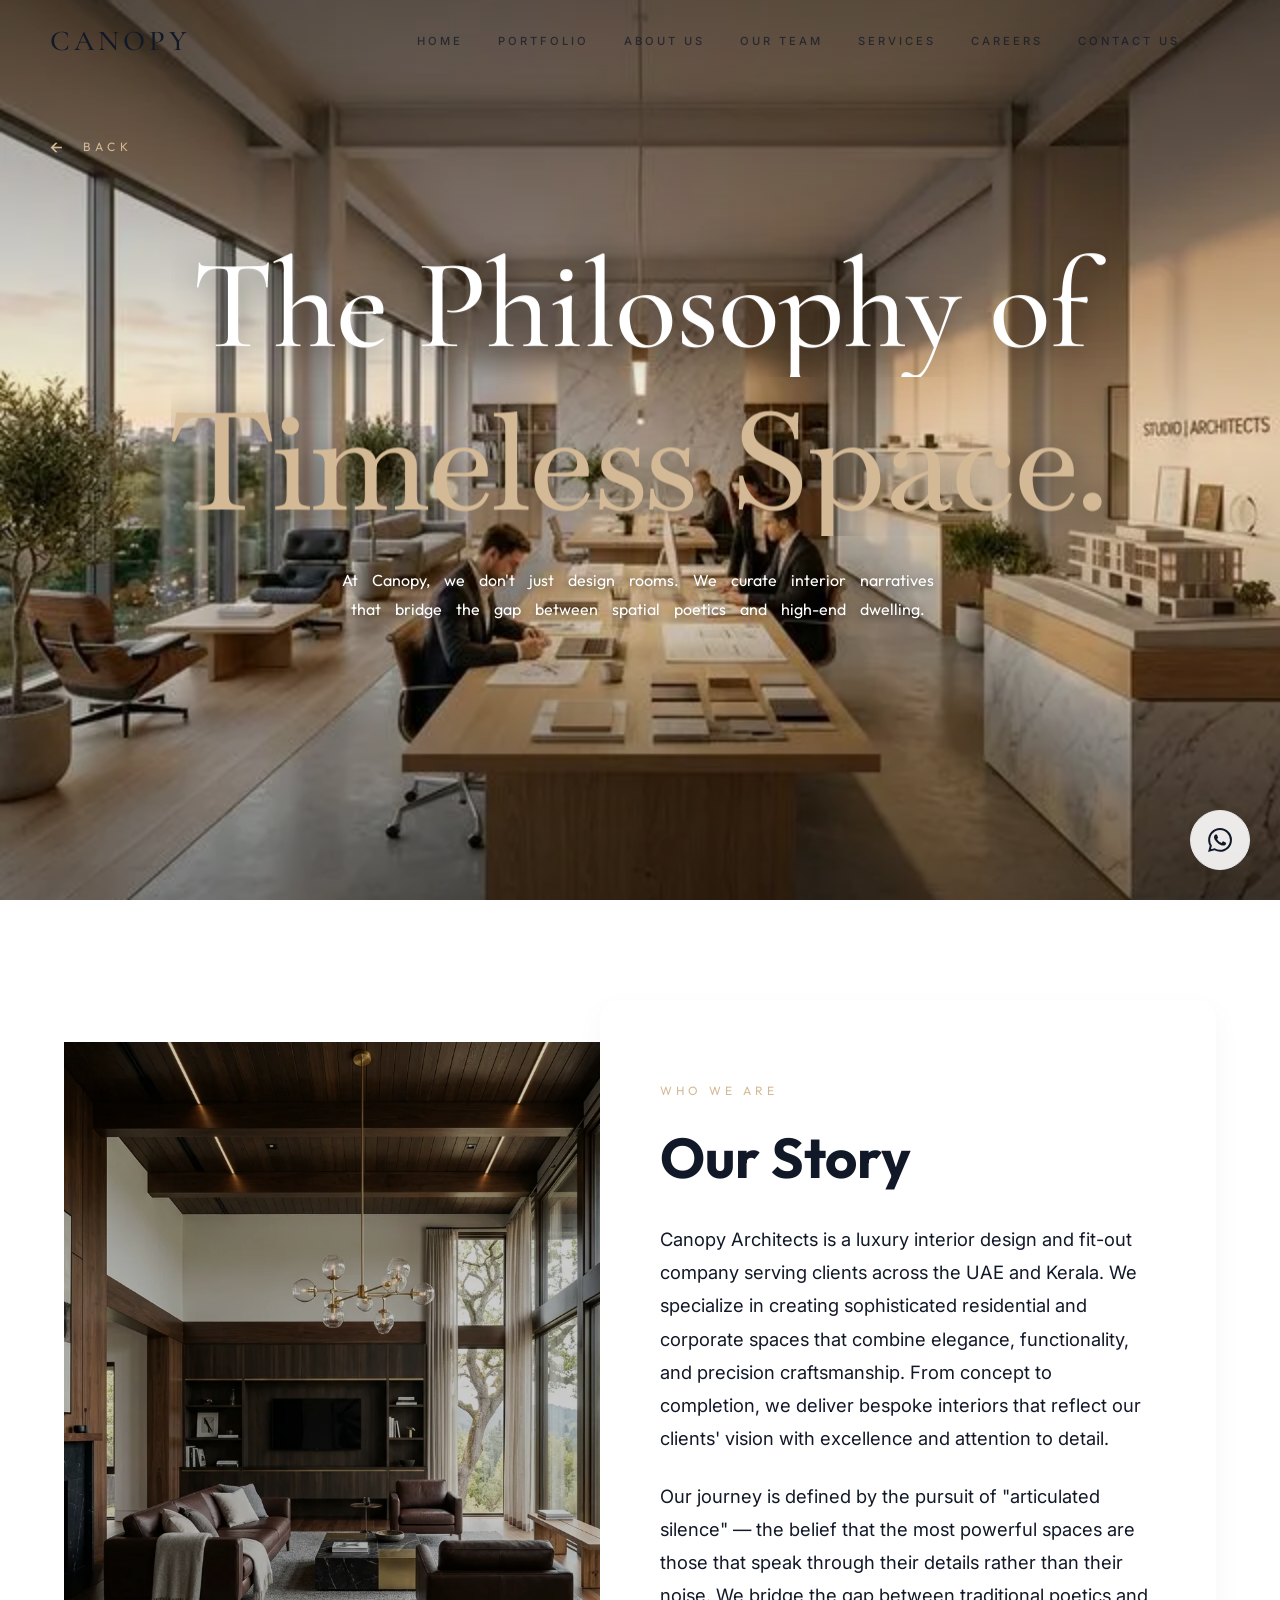
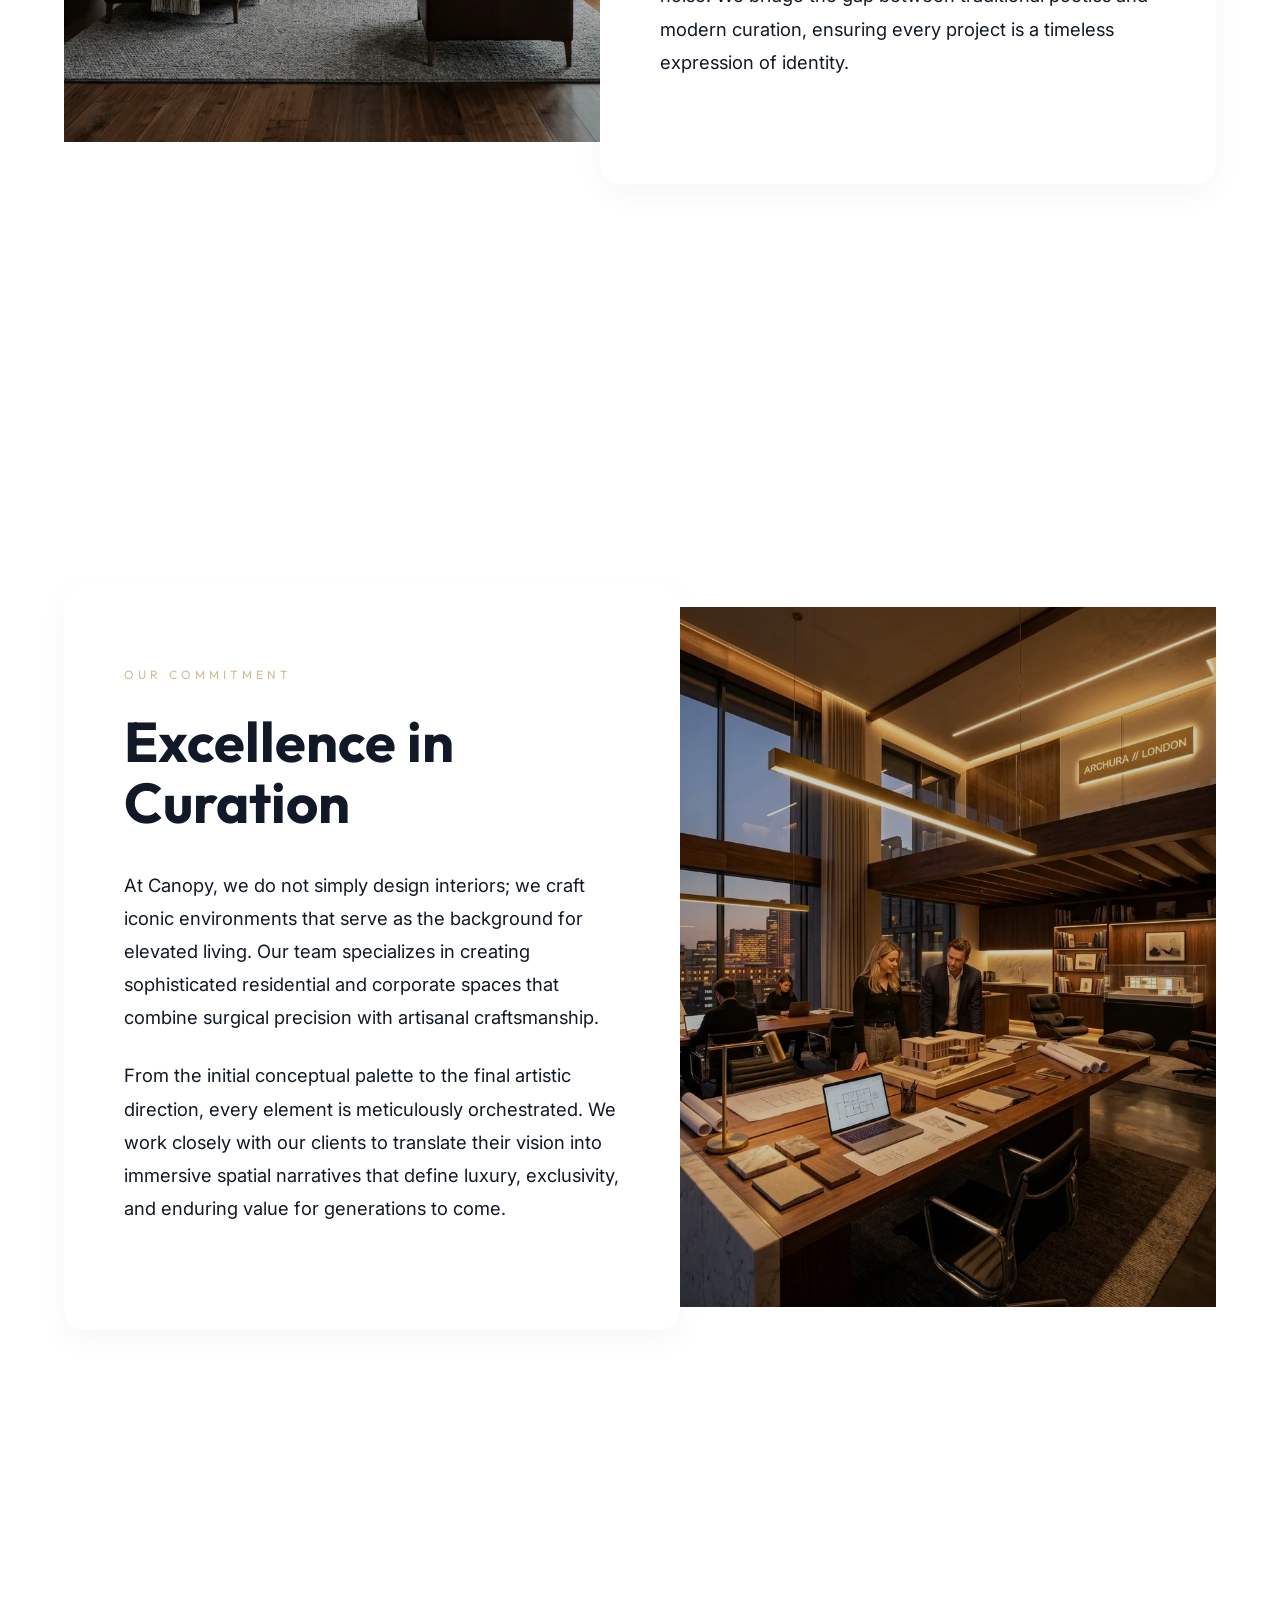
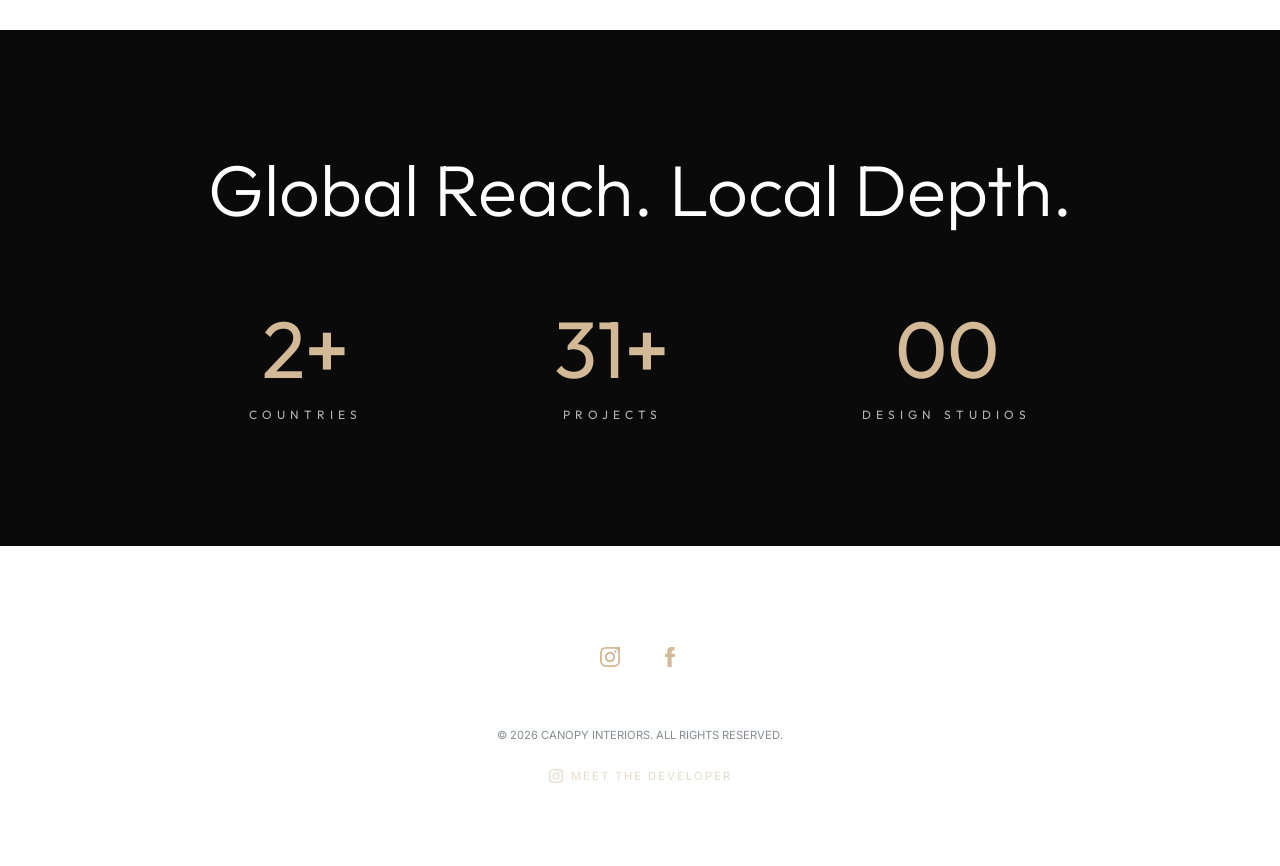
==== about.html @ 7f8e3546 "44" ====
<!DOCTYPE html>
<html lang="en">
<head>
    <meta charset="UTF-8">
    <meta name="viewport" content="width=device-width, initial-scale=1.0">
    <title>About Us | Canopy Interiors</title>
    <link rel="stylesheet" href="style.css">
    <script src="assets/lenis.min.js"></script>
</head>
<body>



    <header>
        <a href="index.html" class="logo">Canopy</a>
        <nav class="desktop-nav">
            <a href="index.html">Home</a>
            <a href="portfolio.html">Portfolio</a>
            <a href="about.html">About Us</a>
            <a href="team.html">Our Team</a>
            <a href="services.html">Services</a>
            <a href="careers.html">Careers</a>
            <a href="contact.html">Contact Us</a>
        </nav>
        <div class="menu-toggle" id="menuToggle">
            <span></span>
            <span></span>
            <span></span>
        </div>
    </header>

    <div class="menu-overlay" id="menuOverlay">
        <div class="back-to-site" id="menuCloseBtn">BACK</div>
        <ul class="menu-links">
            <li><a href="index.html" data-text="Home">Home</a></li>
            <li><a href="portfolio.html" data-text="Portfolio">Portfolio</a></li>
            <li><a href="about.html" data-text="About Us">About Us</a></li>
            <li><a href="team.html" data-text="Our Team">Our Team</a></li>
            <li><a href="services.html" data-text="Services">Services</a></li>
            <li><a href="careers.html" data-text="Careers">Careers</a></li>
            <li><a href="contact.html" data-text="Contact">Contact</a></li>
        </ul>
    </div>

    <main>
        <a href="index.html" class="page-back-link reveal"><span>&larr;</span> BACK</a>
        <section class="hero dark" style="min-height: 80vh;">
            <div class="hero-bg">
                <img src="./assets/about_hero.webp" alt="About Hero" style="width: 100%; height: 100%; object-fit: cover; opacity: 1;">
            </div>
            <h1 class="reveal">
                <span class="masked-wrap"><span class="masked-reveal">The Philosophy of</span></span>
                <span class="masked-wrap"><span class="masked-reveal script">Timeless Space.</span></span>
            </h1>
            <p class="hero-sub reveal cascade-text">At Canopy, we don't just design rooms. We curate interior narratives that bridge the gap between spatial poetics and high-end dwelling.</p>
        </section>

        <section class="about-narrative-section white">
            <!-- Section 1: Our Story -->
            <div class="narrative-container reveal">
                <div class="narrative-img-box">
                    <img src="assets/about_story.webp" alt="Luxury Living Concept">
                </div>
                <div class="narrative-text-card">
                    <span class="narrative-label">WHO WE ARE</span>
                    <h2 class="narrative-title">Our Story</h2>
                    <p class="narrative-para">Canopy Architects is a luxury interior design and fit-out company serving clients across the UAE and Kerala. We specialize in creating sophisticated residential and corporate spaces that combine elegance, functionality, and precision craftsmanship. From concept to completion, we deliver bespoke interiors that reflect our clients' vision with excellence and attention to detail.</p>
                    <p class="narrative-para">Our journey is defined by the pursuit of "articulated silence" &mdash; the belief that the most powerful spaces are those that speak through their details rather than their noise. We bridge the gap between traditional poetics and modern curation, ensuring every project is a timeless expression of identity.</p>
                </div>
            </div>
        </section>

        <section class="about-narrative-section bg-soft">
            <!-- Section 2: Why Canopy -->
            <div class="narrative-container reverse reveal">
                <div class="narrative-img-box">
                    <img src="assets/about_why.webp" alt="Design Studio Excellence">
                </div>
                <div class="narrative-text-card">
                    <span class="narrative-label">OUR COMMITMENT</span>
                    <h2 class="narrative-title">Excellence in Curation</h2>
                    <p class="narrative-para">At Canopy, we do not simply design interiors; we craft iconic environments that serve as the background for elevated living. Our team specializes in creating sophisticated residential and corporate spaces that combine surgical precision with artisanal craftsmanship.</p>
                    <p class="narrative-para">From the initial conceptual palette to the final artistic direction, every element is meticulously orchestrated. We work closely with our clients to translate their vision into immersive spatial narratives that define luxury, exclusivity, and enduring value for generations to come.</p>
                </div>
            </div>
        </section>

        <section class="stats-section">
            <div class="reveal" style="text-align: center;">
                <h3 class="stats-title">Global Reach. Local Depth.</h3>
                <div class="stats-grid">
                    <div class="stat-item">
                        <p class="stat-num"><span class="stat-counter" data-target="12">0</span><span class="plus-fix">+</span></p>
                        <p class="stat-label">Countries</p>
                    </div>
                    <div class="stat-item">
                        <p class="stat-num"><span class="stat-counter" data-target="150">0</span><span class="plus-fix">+</span></p>
                        <p class="stat-label">Projects</p>
                    </div>
                    <div class="stat-item">
                        <p class="stat-num"><span class="stat-counter" data-target="2">0</span></p>
                        <p class="stat-label">Design Studios</p>
                    </div>
                </div>
            </div>
        </section>

        <footer>
            <div class="social-links">
                <div class="instagram-wrapper">
                    <a href="javascript:void(0)" aria-label="Instagram">
                        <svg viewBox="0 0 24 24" width="20" height="20" fill="currentColor"><path d="M12 2.163c3.204 0 3.584.012 4.85.07 3.252.148 4.771 1.691 4.919 4.919.058 1.265.069 1.645.069 4.849 0 3.205-.012 3.584-.069 4.849-.149 3.225-1.664 4.771-4.919 4.919-1.266.058-1.644.07-4.85.07-3.204 0-3.584-.012-4.849-.07-3.26-.149-4.771-1.699-4.919-4.92-.058-1.265-.07-1.644-.07-4.849 0-3.204.013-3.583.07-4.849.149-3.227 1.664-4.771 4.919-4.919 1.266-.057 1.645-.069 4.849-.069zm0-2.163c-3.259 0-3.667.014-4.947.072-4.358.2-6.78 2.618-6.98 6.98-.059 1.281-.073 1.689-.073 4.948 0 3.259.014 3.668.072 4.948.2 4.358 2.618 6.78 6.98 6.98 1.281.058 1.689.072 4.948.072 3.259 0 3.668-.014 4.948-.072 4.354-.2 6.782-2.618 6.979-6.98.059-1.28.073-1.689.073-4.948 0-3.259-.014-3.667-.072-4.948.2 4.358 2.618 6.78 6.98 6.98 1.281.058 1.689.072 4.948.072 3.259 0 3.668-.014 4.948-.072 4.354-.2 6.782-2.618 6.979-6.98.059-1.28.073-1.689.073-4.948 0-3.259-.014-3.667-.072-4.947-.196-4.354-2.617-6.78-6.979-6.98-1.281-.059-1.69-.073-4.949-.073zm0 5.838c-3.403 0-6.162 2.759-6.162 6.162s2.759 6.163 6.162 6.163 6.162-2.759 6.162-6.163-2.759-6.162-6.162-6.162zm0 10.162c-2.209 0-4-1.79-4-4 0-2.209 1.791-4 4-4s4 1.791 4 4c0 2.21-1.791 4-4 4zm6.406-11.845c-.796 0-1.441.645-1.441 1.44s.645 1.44 1.441 1.44c.795 0 1.439-.645 1.439-1.44s-.644-1.44-1.439-1.44z"/></svg>
                    </a>
                    <div class="insta-dropdown">
                        <a href="https://www.instagram.com/canopy_dubai?igsh=bjd2OTZ0dzBxOWw1" target="_blank">Canopy Dubai</a>
                        <a href="https://www.instagram.com/canopy_company?igsh=MW9weWg5a3Y2YWJnZA==" target="_blank">Canopy Kerala</a>
                    </div>
                </div>
                <a href="#" aria-label="Facebook"><svg viewBox="0 0 24 24" width="20" height="20" fill="currentColor"><path d="M9 8h-3v4h3v12h5v-12h3.642l.358-4h-4v-2.201c0-1.137.272-1.532 1.134-1.532h2.224v-4.267c-.383-.051-1.694-.163-3.221-.163-3.189 0-5.388 1.948-5.388 5.514v2.651z"/></svg></a></div>
            <p style="font-size: 0.7rem; opacity: 0.5; margin-top: 50px;">&copy; 2026 CANOPY INTERIORS. ALL RIGHTS RESERVED.</p>
            <div style="margin-top: 20px; display: flex; align-items: center; justify-content: center; gap: 10px; font-size: 0.7rem; opacity: 0.5; letter-spacing: 2px;">
                <a href="https://www.instagram.com/intellex.web" target="_blank" style="color: var(--accent-color); text-decoration: none; display: flex; align-items: center; gap: 8px;">
                    <svg viewBox="0 0 24 24" width="14" height="14" fill="currentColor"><path d="M12 2.163c3.204 0 3.584.012 4.85.07 3.252.148 4.771 1.691 4.919 4.919.058 1.265.069 1.645.069 4.849 0 3.205-.012 3.584-.069 4.849-.149 3.225-1.664 4.771-4.919 4.919-1.266.058-1.644.07-4.85.07-3.204 0-3.584-.012-4.849-.07-3.26-.149-4.771-1.699-4.919-4.92-.058-1.265-.07-1.644-.07-4.849 0-3.204.013-3.583.07-4.849.149-3.227 1.664-4.771 4.919-4.919 1.266-.057 1.645-.069 4.849-.069zm0-2.163c-3.259 0-3.667.014-4.947.072-4.358.2-6.78 2.618-6.98 6.98-.059 1.281-.073 1.689-.073 4.948 0 3.259.014 3.668.072 4.948.2 4.358 2.618 6.78 6.98 6.98 1.281.058 1.689.072 4.948.072 3.259 0 3.668-.014 4.948-.072 4.354-.2 6.782-2.618 6.979-6.98.059-1.28.073-1.689.073-4.948 0-3.259-.014-3.667-.072-4.947-.196-4.354-2.617-6.78-6.979-6.98-1.281-.059-1.69-.073-4.949-.073zm0 5.838c-3.403 0-6.162 2.759-6.162 6.162s2.759 6.163 6.162 6.163 6.162-2.759 6.162-6.163-2.759-6.162-6.162-6.162zm0 10.162c-2.209 0-4-1.79-4-4 0-2.209 1.791-4 4-4s4 1.791 4 4c0 2.21-1.791 4-4 4zm6.406-11.845c-.796 0-1.441.645-1.441 1.44s.645 1.44 1.441 1.44c.795 0 1.439-.645 1.439-1.44s-.644-1.44-1.439-1.44z"/></svg>
                    MEET THE DEVELOPER
                </a>
            </div>
        </footer>
    </main>

    <!-- WhatsApp Floating Button -->
    <a href="https://wa.me/971563451439" class="whatsapp-float" target="_blank" aria-label="Chat on WhatsApp">
        <svg viewBox="0 0 24 24" width="24" height="24" fill="currentColor"><path d="M17.472 14.382c-.297-.149-1.758-.867-2.03-.967-.273-.099-.471-.148-.67.15-.197.297-.767.966-.94 1.164-.173.199-.347.223-.644.075-.297-.15-1.255-.463-2.39-1.475-.883-.788-1.48-1.761-1.653-2.059-.173-.297-.018-.458.13-.606.134-.133.298-.347.446-.52.149-.174.198-.298.298-.497.099-.198.05-.371-.025-.52-.075-.149-.669-1.612-.916-2.207-.242-.579-.487-.5-.669-.51-.173-.008-.371-.01-.57-.01-.198 0-.52.074-.792.372-.272.297-1.04 1.016-1.04 2.479 0 1.462 1.065 2.875 1.213 3.074.149.198 2.096 3.2 5.077 4.487.709.306 1.262.489 1.694.625.712.227 1.36.195 1.871.118.571-.085 1.758-.719 2.006-1.413.248-.694.248-1.289.173-1.413-.074-.124-.272-.198-.57-.347m-5.421 7.403h-.004a9.87 9.87 0 01-5.031-1.378l-.361-.214-3.741.982.998-3.648-.235-.374a9.86 9.86 0 01-1.51-5.26c.001-5.45 4.436-9.884 9.888-9.884 2.64 0 5.122 1.03 6.988 2.898a9.825 9.825 0 012.893 6.994c-.003 5.45-4.437 9.884-9.885 9.884m8.411-18.297A11.815 11.815 0 0012.05 0C5.495 0 .16 5.335.157 11.892c0 2.096.547 4.142 1.588 5.945L.057 24l6.305-1.654a11.882 11.882 0 005.683 1.448h.005c6.554 0 11.89-5.335 11.893-11.893a11.821 11.821 0 00-3.48-8.413Z"/></svg>
    </a>

    <script src="script.js"></script>
</body>
</html>
---- style.css ----
@import url('https://fonts.googleapis.com/css2?family=Cormorant+Garamond:ital,wght@0,300;0,400;0,500;0,600;0,700;1,300;1,400;1,500;1,600;1,700&family=Outfit:wght@100;200;300;400;500;600;700&family=Inter:wght@300;400;600&family=Baskervville:ital@0;1&display=swap');

.scroll-progress-bar {
    position: fixed;
    top: 0;
    left: 0;
    width: 100%;
    height: 3px;
    background-color: var(--accent-color);
    z-index: 9999;
    transform-origin: left;
    transform: scaleX(0);
    pointer-events: none;
    transition: transform 0.1s linear;
}

:root {
    --bg-color: #FFFFFF;
    --bg-soft: #F5F3EF;
    --text-color: #111827;
    --text-muted: #4B5563;
    --accent-color: #D4B996;
    --accent-dark: #C1A582;
    --font-serif: 'Cormorant Garamond', serif;
    --font-heading: 'Outfit', sans-serif;
    --font-body: 'Inter', sans-serif;
    --font-sans: 'Outfit', sans-serif;
    --font-script: 'Baskervville', serif;
    --transition: all 0.5s cubic-bezier(0.16, 1, 0.3, 1);
    --radius-lg: 20px;
    --radius-md: 12px;
    --shadow-soft: 0 10px 30px rgba(0, 0, 0, 0.04);
    --shadow-hover: 0 20px 40px rgba(0, 0, 0, 0.08);
    --divider: #E5E7EB;
}

html {
    scroll-behavior: smooth;
}

/* Lenis Smooth Scroll Core */
html.lenis {
  height: auto;
}

.lenis.lenis-smooth {
  scroll-behavior: auto !important;
}

.lenis.lenis-smooth [data-lenis-prevent] {
  overscroll-behavior: contain;
}

.lenis.lenis-stopped {
  overflow: hidden;
}

.lenis.lenis-scrolling iframe {
  pointer-events: none;
}


.header-right {
    display: flex;
    align-items: center;
    gap: 30px;
}

.back-home-link {
    text-decoration: none;
    color: #fff;
    font-size: 0.75rem;
    letter-spacing: 2px;
    opacity: 0.6;
    transition: var(--transition);
}

.back-home-link:hover {
    opacity: 1;
    color: var(--accent-color);
}

/* Header & Hero Branding */
.header-locations {
    position: absolute;
    left: 50%;
    transform: translateX(-50%);
    font-size: 0.65rem;
    letter-spacing: 3px;
    text-transform: uppercase;
    opacity: 0.6;
    pointer-events: none;
    white-space: nowrap;
}

@media (max-width: 768px) {
    .header-locations { display: none; }
}

/* WhatsApp Float */
.whatsapp-float {
    position: fixed;
    bottom: 30px;
    right: 30px;
    background: rgba(255, 255, 255, 0.9);
    backdrop-filter: blur(10px);
    width: 60px;
    height: 60px;
    border-radius: 50%;
    display: flex;
    align-items: center;
    justify-content: center;
    color: var(--text-color);
    z-index: 1000;
    transition: var(--transition);
    border: 1px solid var(--divider);
    box-shadow: var(--shadow-soft);
}

.whatsapp-float:hover {
    background: var(--accent-color);
    color: var(--text-color);
    transform: translateY(-5px);
    box-shadow: var(--shadow-hover);
}

/* Primary Button Solid */
.btn.primary {
    background: var(--accent-color) !important;
    color: var(--text-color) !important;
    font-weight: 500;
    border-radius: var(--radius-md);
    border: none;
    box-shadow: var(--shadow-soft);
}

.btn.primary:hover {
    background: var(--accent-dark) !important;
    transform: translateY(-2px);
    box-shadow: var(--shadow-hover);
}

/* Thought Cascade Animation */
.cascade-text {
    overflow: hidden;
}

.cascade-word {
    display: inline-block;
    opacity: 0;
    transform: translateY(15px);
    transition: opacity 0.8s cubic-bezier(0.16, 1, 0.3, 1), 
                transform 0.8s cubic-bezier(0.16, 1, 0.3, 1);
    margin-right: 0.25em;
    will-change: transform, opacity;
}

.cascade-text.active .cascade-word {
    opacity: 1;
    transform: translateY(0);
}

/* Masked Line Reveal (Premium) */
.masked-wrap {
    overflow: hidden;
    display: block;
}

.masked-reveal {
    display: block;
    transform: translateY(110%);
    opacity: 0;
    transition: transform 1.5s cubic-bezier(0.23, 1, 0.32, 1), 
                opacity 1.5s cubic-bezier(0.23, 1, 0.32, 1);
    will-change: transform, opacity;
}

.active .masked-reveal,
.page-loaded .hero .masked-reveal {
    transform: translateY(0);
    opacity: 1;
}

/* Secondary Sections */
.stats-section {
    padding: 120px 10%;
    background: #0a0a0a;
    color: #fff;
    text-align: center;
}

.stats-section.white {
    background-color: var(--bg-color);
    color: var(--text-color);
}

.stats-title {
    font-family: var(--font-heading);
    font-size: 4.5rem;
    margin-bottom: 80px;
    font-weight: 300;
    line-height: 1.1;
    color: inherit;
}

.stats-grid {
    display: flex;
    justify-content: center;
    gap: 15vw;
}

.stat-item {
    display: flex;
    flex-direction: column;
    align-items: center;
}

.stat-num {
    font-size: 5rem;
    color: var(--accent-color);
    font-family: var(--font-heading);
    line-height: 1;
    margin-bottom: 15px;
}

.stat-label {
    text-transform: uppercase;
    letter-spacing: 5px;
    font-size: 0.75rem;
    font-family: var(--font-sans);
    opacity: 0.7;
}

@media (max-width: 768px) {
    .stats-title {
        font-size: 2.5rem;
        margin-bottom: 40px;
    }
    
    .stats-grid {
        flex-direction: column;
        gap: 50px;
    }
    
    .stat-num {
        font-size: 4rem;
    }
}

/* Home Process Section */
.home-process {
    padding: 150px 5%;
    background-color: #1a1a1a; /* Deep charcoal for icon contrast */
    text-align: center;
    color: #ffffff;
}

.process-header {
    margin-bottom: 100px;
}

.process-main-title {
    font-family: var(--font-heading);
    font-size: 4.5rem;
    font-weight: 300;
    line-height: 1.1;
    margin-top: 20px;
    color: #ffffff;
}

.process-row {
    display: flex;
    justify-content: space-between;
    align-items: flex-start;
    max-width: 1400px;
    margin: 0 auto;
    gap: 10px;
}

.process-step {
    flex: 1;
    display: flex;
    flex-direction: column;
    align-items: center;
    text-align: center;
}

.process-icon {
    width: 100px;
    height: 100px;
    margin-bottom: 40px;
    color: var(--accent-color);
    display: flex;
    justify-content: center;
    align-items: center;
}

.process-icon svg {
    width: 100%;
    height: 100%;
    stroke-width: 1.2;
}

.process-info .step-label {
    display: block;
    font-family: var(--font-sans);
    font-size: 0.65rem;
    letter-spacing: 3px;
    color: var(--accent-color);
    margin-bottom: 15px;
    text-transform: uppercase;
}

.process-info h3 {
    font-family: var(--font-heading);
    font-size: 1.8rem;
    font-weight: 400;
    margin-bottom: 15px;
    color: #ffffff;
}

.process-info p {
    font-size: 1rem;
    line-height: 1.5;
    opacity: 0.7;
    max-width: 220px;
    margin: 0 auto;
}

.process-arrow {
    width: 40px;
    padding-top: 40px;
    color: var(--accent-color);
    opacity: 0.5;
}

@media (max-width: 1100px) {
    .process-main-title { font-size: 3.5rem; }
    .process-info h3 { font-size: 1.4rem; }
    .process-info p { font-size: 0.9rem; }
    .process-arrow { display: none; }
    .process-row { gap: 40px; flex-wrap: wrap; justify-content: center; }
    .process-step { flex: 0 0 calc(33.33% - 40px); margin-bottom: 40px; }
}

@media (max-width: 768px) {
    .home-process { padding: 100px 7%; }
    .process-main-title { font-size: 2.8rem; }
    .process-step { flex: 0 0 100%; margin-bottom: 60px; }
    .process-icon { width: 80px; height: 80px; margin-bottom: 30px; }
}

* {
    margin: 0;
    padding: 0;
    box-sizing: border-box;
    overflow-wrap: break-word;
}

html {
    width: 100%;
    scroll-behavior: smooth;
    background-color: var(--bg-color);
    overflow-x: hidden;
}

body {
    width: 100%;
    background-color: var(--bg-color);
    color: var(--text-color);
    font-family: var(--font-body);
    line-height: 1.8;
    overflow-x: clip;
    position: relative;
    -webkit-font-smoothing: antialiased;
}

main {
    opacity: 0;
    transform: translateY(30px);
    transition: opacity 1.5s cubic-bezier(0.16, 1, 0.3, 1), transform 1.5s cubic-bezier(0.16, 1, 0.3, 1);
}

body.page-loaded main {
    opacity: 1;
    transform: translateY(0);
}

body.page-exiting main {
    opacity: 0;
    transform: translateY(30px);
}

/* Reveal Animations */
.reveal {
    opacity: 0;
    transform: translateY(60px);
    transition: opacity 1.4s cubic-bezier(0.16, 1, 0.3, 1), 
                transform 1.4s cubic-bezier(0.16, 1, 0.3, 1);
    will-change: transform, opacity;
}

.reveal.active {
    opacity: 1;
    transform: translateY(0);
}

/* Specific Card Reveal with Scale & Image Parallax Move */
.project-item.reveal {
    transform: translateY(100px) scale(0.96);
    transition: all 1.6s cubic-bezier(0.16, 1, 0.3, 1);
}

.project-item.reveal.active {
    transform: translateY(0) scale(1);
}

.project-item img {
    transform: scale(1.15);
    transition: transform 2.5s cubic-bezier(0.16, 1, 0.3, 1);
}

.project-item.active img {
    transform: scale(1);
}

.cascade-text {
    display: flex;
    flex-wrap: wrap;
    justify-content: center;
    gap: 0 10px; /* Space between words */
}

.cascade-word {
    opacity: 0;
    transform: translateY(15px);
    transition: all 0.8s cubic-bezier(0.16, 1, 0.3, 1);
    display: inline-block;
}

.active .cascade-word {
    opacity: 1;
    transform: translateY(0);
}



/* Loader */
#loader {
    position: fixed;
    top: 0;
    left: 0;
    width: 100%;
    height: 100vh;
    background: var(--bg-color);
    display: flex;
    justify-content: center;
    align-items: center;
    z-index: 10000;
}

.loader-content {
    text-align: center;
    animation: fadeIn 1s ease-in-out;
}

.loader-logo {
    font-family: var(--font-serif);
    font-size: 3rem;
    letter-spacing: 5px;
    color: var(--accent-color);
    margin-bottom: 20px;
}

@keyframes fadeIn {
    from { opacity: 0; transform: translateY(20px); }
    to { opacity: 1; transform: translateY(0); }
}

/* Navigation */
header {
    position: fixed;
    top: 0;
    left: 0;
    width: 100%;
    padding: 25px 50px;
    display: flex;
    justify-content: space-between;
    align-items: center;
    z-index: 1000;
    transition: var(--transition);
}

header.scrolled {
    background: rgba(255, 255, 255, 0.85);
    backdrop-filter: blur(15px);
    padding: 15px 50px;
    box-shadow: var(--shadow-soft);
}

header.header-over-dark:not(.scrolled) .logo,
header.header-over-dark:not(.scrolled) .header-locations {
    color: #FFFFFF !important;
}

header.header-over-dark:not(.scrolled) .menu-toggle span {
    background-color: #FFFFFF !important;
}

.logo {
    font-size: 1.8rem;
    font-weight: 500;
    letter-spacing: 4px;
    vertical-align: middle;
    text-transform: uppercase;
    color: var(--text-color);
    text-decoration: none;
    font-family: var(--font-serif);
    line-height: 1;
}

.tagline {
    font-family: var(--font-sans);
    font-size: 0.65rem;
    text-transform: uppercase;
    letter-spacing: 5px;
    color: var(--text-muted);
}

.menu-toggle {
    display: flex;
    flex-direction: column;
    gap: 8px;
    cursor: pointer;
}

.menu-toggle span {
    width: 30px;
    height: 1.5px;
    background-color: var(--text-color);
    transition: var(--transition);
}

.desktop-nav {
    display: none; /* Hidden by default, shown on desktop media query */
    gap: 35px;
    margin-left: auto;
    margin-right: 50px;
}

.desktop-nav a {
    text-decoration: none;
    color: var(--text-color);
    font-size: 0.7rem;
    font-weight: 500;
    letter-spacing: 3px;
    text-transform: uppercase;
    transition: all 0.3s ease;
    opacity: 0.7;
    position: relative;
    padding: 6px 0;
}

.desktop-nav a:hover {
    color: var(--accent-color);
    opacity: 1;
}

.desktop-nav a::after {
    content: '';
    position: absolute;
    bottom: -2px;
    left: 0;
    width: 100%;
    height: 1px;
    background-color: var(--accent-color);
    transform: scaleX(0);
    transform-origin: right;
    transition: transform 0.4s cubic-bezier(0.16, 1, 0.3, 1);
}

.desktop-nav a:hover::after {
    transform: scaleX(1);
    transform-origin: left;
}

header.header-over-dark:not(.scrolled) .desktop-nav a {
    color: #FFFFFF;
}

@media (min-width: 1025px) {
    .desktop-nav {
        display: flex;
    }
    .menu-toggle {
        display: none !important;
    }
    .header-locations {
        display: none; /* Hide locations on desktop to focus on nav */
    }
}

.menu-toggle.open span:nth-child(1) {
    transform: translateY(10px) rotate(45deg);
}

.menu-toggle.open span:nth-child(2) {
    opacity: 0;
}

.menu-toggle.open span:nth-child(3) {
    transform: translateY(-10px) rotate(-45deg);
}

/* Overlay Menu */
.menu-overlay {
    position: fixed;
    top: 0;
    left: 0;
    width: 100%;
    height: 100%;
    background-color: var(--bg-color);
    z-index: 2000;
    display: flex;
    flex-direction: column;
    justify-content: flex-start; /* Start from top on mobile */
    align-items: center;
    padding: 100px 30px 40px;
    overflow-y: auto;
    scroll-behavior: smooth;
    overflow-x: hidden;
    -webkit-overflow-scrolling: touch;
    transform: translateY(-100%); /* Slide down/up instead of sideways */
    transition: transform 0.8s cubic-bezier(0.16, 1, 0.3, 1);
    opacity: 0;
}

.menu-overlay.active {
    transform: translateY(0);
    opacity: 1;
}

.back-to-site {
    position: absolute;
    top: 25px;
    left: 30px;
    font-family: var(--font-sans);
    font-size: 0.65rem;
    letter-spacing: 4px;
    text-transform: uppercase;
    color: var(--accent-color);
    cursor: pointer;
    transition: var(--transition);
    opacity: 0;
    display: flex;
    align-items: center;
    gap: 10px;
    z-index: 2010;
}

.menu-overlay.active .back-to-site {
    opacity: 0.7;
    transition-delay: 0.4s;
}

.back-to-site:hover {
    opacity: 1;
    color: var(--text-color);
}

.back-to-site::before {
    content: '\2190';
    font-size: 1.1rem;
}

.menu-links {
    list-style: none;
    text-align: center;
    width: 100%;
}

.menu-links li {
    margin-bottom: 15px; /* Tighter spacing for mobile fit */
    overflow: hidden;
}

.menu-links a {
    font-size: 1.8rem; /* Scaled down for mobile fit */
    text-decoration: none;
    color: var(--text-color);
    font-weight: 300;
    display: block;
    transform: translateY(110%);
    transition: transform 0.8s cubic-bezier(0.16, 1, 0.3, 1), color 0.3s ease;
    font-family: var(--font-heading);
}

.menu-overlay.active .menu-links a {
    transform: translateY(0);
}

/* Staggered build for links */
.menu-overlay.active .menu-links li:nth-child(1) a { transition-delay: 0.2s; }
.menu-overlay.active .menu-links li:nth-child(2) a { transition-delay: 0.25s; }
.menu-overlay.active .menu-links li:nth-child(3) a { transition-delay: 0.3s; }
.menu-overlay.active .menu-links li:nth-child(4) a { transition-delay: 0.35s; }
.menu-overlay.active .menu-links li:nth-child(5) a { transition-delay: 0.4s; }
.menu-overlay.active .menu-links li:nth-child(6) a { transition-delay: 0.45s; }

.menu-links a:hover {
    color: var(--accent-color);
}

.menu-footer {
    margin-top: auto; /* Push to bottom of scroll */
    padding-top: 30px;
    padding-bottom: 20px;
    width: 100%;
    display: flex;
    flex-direction: column;
    align-items: center;
    opacity: 0;
    transition: opacity 0.8s ease;
    transition-delay: 0.6s;
}

.menu-overlay.active .menu-footer {
    opacity: 1;
}

.menu-socials {
    display: flex;
    gap: 30px;
}

.menu-socials a {
    color: var(--text-color);
    opacity: 0.6;
    transition: var(--transition);
}

.menu-socials a:hover {
    color: var(--accent-color);
    opacity: 1;
}

/* Desktop Overrides for Menu */
@media (min-width: 1025px) {
    .menu-links a {
        font-size: 4.5rem;
    }
    .menu-links li {
        margin-bottom: 35px;
    }
}

/* Sub-page Back Link */
.page-back-link {
    position: fixed;
    top: 130px;
    left: 50px;
    z-index: 1000;
    font-family: var(--font-sans);
    font-size: 0.75rem;
    letter-spacing: 5px;
    text-transform: uppercase;
    color: var(--accent-color);
    text-decoration: none;
    display: flex;
    align-items: center;
    gap: 15px;
    transition: var(--transition);
}

.page-back-link span {
    font-size: 1.2rem;
}

.page-back-link:hover {
    color: #fff;
    transform: translateX(-5px);
}

@media (max-width: 1024px) {
    .page-back-link {
        top: 40px;
        left: 20px;
        font-size: 0.65rem;
        background: none;
        padding: 0;
        border-radius: 0;
        backdrop-filter: none;
    }
}

/* Hero Section */
.hero {
    height: 100vh;
    display: flex;
    flex-direction: column;
    justify-content: center;
    align-items: center;
    text-align: center;
    padding: 0 10%;
    position: relative;
}

.hero-bg {
    position: absolute;
    top: 0;
    left: 0;
    width: 100%;
    height: 100%;
    z-index: 0;
    overflow: hidden;
}

.hero.dark {
    background-color: #0A0A0A;
    color: #FFFFFF;
}

.hero.dark .hero-bg::after {
    content: '';
    position: absolute;
    top: 0;
    left: 0;
    width: 100%;
    height: 100%;
    background: linear-gradient(to bottom, rgba(0,0,0,0.4), transparent, rgba(0,0,0,0.4));
    z-index: 1;
}

.hero.dark .hero-bg video {
    opacity: 1;
    filter: contrast(1.1) brightness(0.9);
}

.hero.dark h1 {
    color: #FFFFFF;
    text-shadow: 0 4px 30px rgba(0, 0, 0, 0.5);
}

.hero.dark .hero-sub {
    color: #FFFFFF;
    text-shadow: 0 2px 10px rgba(0, 0, 0, 0.5);
    opacity: 1;
}

.hero.dark .btn.primary {
    background-color: var(--accent-color);
    border-color: var(--accent-color);
    color: #1F2937;
}

.hero.dark .btn.primary:hover {
    background-color: #FFFFFF;
    border-color: #FFFFFF;
    color: #000000;
}

.hero-bg video {
    width: 100%;
    height: 100%;
    object-fit: cover;
    opacity: 0.15; /* Much lighter for a white theme */
    filter: grayscale(100%) contrast(1.1);
}

.hero > *:not(.hero-bg) {
    position: relative;
    z-index: 2;
}

.hero h1 {
    font-size: 8rem;
    line-height: 1.1;
    margin-bottom: 30px;
    font-family: var(--font-serif);
    font-weight: 500;
    color: var(--text-color);
    letter-spacing: -1px;
}

.hero h1 span.script {
    font-family: var(--font-script);
    color: var(--accent-color);
    font-size: 8.5rem;
    display: block;
    margin-top: 10px;
    padding: 0;
}

/* Ensure visibility on light backgrounds */
.hero:not(.dark) h1 span.script {
    color: var(--text-color);
}

.hero-sub {
    font-family: var(--font-sans);
    font-size: 1rem;
    max-width: 600px;
    margin-bottom: 40px;
    opacity: 0.8;
}

.hero-btns {
    display: flex;
    gap: 20px;
}

.btn {
    padding: 16px 38px;
    border: 1px solid var(--text-color);
    text-decoration: none;
    color: var(--text-color);
    text-transform: uppercase;
    font-size: 0.75rem;
    font-weight: 500;
    letter-spacing: 2px;
    border-radius: var(--radius-md);
    transition: var(--transition);
    display: inline-block;
}

.btn:hover {
    background-color: var(--text-color);
    color: var(--bg-color);
    transform: translateY(-2px);
}

.btn.primary {
    background-color: var(--accent-color);
    border-color: var(--accent-color);
    color: var(--text-color);
}

/* Intro Split Section (Based on Reference) */
.intro-split {
    display: flex;
    align-items: center;
    background-color: var(--bg-soft);
    min-height: 100vh;
    padding: 0;
    overflow: hidden;
}

.intro-split-img {
    flex: 1;
    height: 100vh;
    position: relative;
    overflow: hidden;
}

.intro-split-img img {
    width: 100%;
    height: 100%;
    object-fit: cover;
    transition: transform 2s ease;
}

.intro-split:hover .intro-split-img img {
    transform: scale(1.05);
}

.intro-split-text {
    flex: 1.2;
    padding: 100px 8%;
    display: flex;
    flex-direction: column;
    justify-content: center;
    text-align: left;
    align-items: flex-start;
}

.intro-label {
    font-family: var(--font-sans);
    font-size: 0.8rem;
    letter-spacing: 5px;
    text-transform: uppercase;
    color: var(--accent-color);
    margin-bottom: 30px;
    display: block;
}

.intro-title {
    font-family: var(--font-heading);
    font-size: 4rem;
    line-height: 1.1;
    margin-bottom: 40px;
    color: var(--text-color);
    text-transform: uppercase;
    letter-spacing: -1px;
}

.intro-para {
    font-family: var(--font-body);
    font-size: 1.1rem;
    line-height: 1.8;
    color: var(--text-color);
    margin-bottom: 50px;
    max-width: 600px;
    text-align: left;
}

.intro-para p {
    text-align: left;
    margin-bottom: 15px;
}

@media (max-width: 1024px) {
    .intro-split {
        flex-direction: column;
    }
    .intro-split-img {
        width: 100%;
        height: 50vh;
    }
    .intro-split-text {
        width: 100%;
        padding: 60px 8%;
        text-align: left;
        align-items: flex-start;
    }
    .intro-title {
        font-size: 2.2rem;
        text-align: left;
    }
    .intro-para {
        font-size: 1rem;
        max-width: 100%;
    }
}

/* Disciplines Section */
.disciplines {
    padding: 100px 10%;
}

.section-title {
    font-size: 0.8rem;
    text-transform: uppercase;
    color: var(--accent-color);
    letter-spacing: 5px;
    margin-bottom: 20px;
}


/* Disciplines Section Refined */
.disciplines-refined {
    background-color: var(--bg-color);
    padding: 0 10%;
}

.disciplines-container {
    display: flex;
    justify-content: space-between;
    gap: 15vw;
}

.disciplines-left {
    position: sticky;
    top: 0;
    height: 100vh;
    width: 40%;
    display: flex;
    flex-direction: column;
    justify-content: center;
    padding: 100px 0;
}

.sticky-title {
    font-family: var(--font-heading);
    font-size: 6rem;
    line-height: 0.95;
    font-weight: 300;
    margin-bottom: 30px;
    letter-spacing: -2px;
}

.sticky-title .script {
    font-family: var(--font-script);
    color: var(--accent-color);
    font-size: 7.5rem;
    display: block;
    margin-top: -10px;
}

.sticky-para {
    font-family: var(--font-sans);
    font-size: 1.1rem;
    line-height: 1.5;
    max-width: 400px;
}

.disciplines-right {
    width: 45%;
    padding: 40vh 0;
}

.discipline-item {
    display: flex;
    gap: 40px;
    margin-bottom: 15vh;
    opacity: 0;
    padding: 40px;
    background: var(--bg-soft);
    border-radius: var(--radius-lg);
    box-shadow: var(--shadow-soft);
    transition: all 1.2s cubic-bezier(0.16, 1, 0.3, 1);
}

.discipline-item:hover {
    transform: translateY(-10px) !important;
    box-shadow: var(--shadow-hover);
}

.discipline-num {
    font-family: var(--font-sans);
    font-size: 0.75rem;
    color: var(--text-muted);
    margin-top: 10px;
    letter-spacing: 3px;
    font-weight: 600;
}



.discipline-info h3 {
    font-family: var(--font-heading);
    font-size: 3.5rem;
    font-weight: 400;
    line-height: 1.05;
    margin-bottom: 40px;
}

.discipline-info p {
    font-family: var(--font-body);
    font-size: 1.8rem;
    font-style: italic;
    line-height: 1.35;
    max-width: 500px;
}

/* Portfolio Section Refined */
.portfolio {
    padding: 150px 10%;
    background-color: var(--bg-color);
}

.portfolio-header {
    text-align: center;
    margin-bottom: 120px;
}

.section-tag.center {
    display: block;
    text-align: center;
    margin-bottom: 20px;
}

.portfolio-title {
    font-family: var(--font-heading);
    font-size: 8rem;
    font-weight: 300;
    line-height: 1.1;
    letter-spacing: -2px;
}

.portfolio-title .script {
    font-family: var(--font-script);
    color: var(--accent-color);
    font-size: 9rem;
    margin-left: -20px;
}

.projects-masonry {
    display: grid;
    grid-template-columns: repeat(2, 1fr);
    gap: 60px;
}

.project-item {
    position: relative;
    display: flex;
    flex-direction: column;
    overflow: hidden;
}

/* Scroll Animation for Project Items */
/* Portfolio Grid Section Redesign */
.portfolio-header.reveal {
    margin-bottom: 80px;
}

.portfolio-title {
    font-size: 5rem;
    margin-top: 20px;
}

/* Category Filters */
.filter-controls {
    display: flex;
    justify-content: center;
    gap: 40px;
    margin-bottom: 80px;
    padding: 0 10%;
}

.filter-btn {
    background: none;
    border: none;
    font-family: var(--font-heading);
    font-size: 0.85rem;
    text-transform: uppercase;
    letter-spacing: 4px;
    color: var(--text-color);
    padding: 10px 0;
    cursor: pointer;
    position: relative;
    opacity: 0.5;
    transition: var(--transition);
}

.filter-btn.active, .filter-btn:hover {
    opacity: 1;
}

.filter-btn::after {
    content: '';
    position: absolute;
    bottom: 0;
    left: 0;
    width: 0;
    height: 1px;
    background-color: var(--accent-color);
    transition: var(--transition);
}

.filter-btn.active::after {
    width: 100%;
}

/* Portfolio Section Redesign (Card Style) */
.portfolio.bg-soft {
    background-color: #0a0a0a;
    padding: 100px 0;
}

.portfolio-header {
    margin-bottom: 80px;
    padding: 0 5%;
}

.portfolio-title {
    font-size: 3.5rem;
    color: #fff;
    font-weight: 300;
}

/* 12-Column Balanced Grid Desktop / 2-Column Mobile */
.projects-masonry {
    display: grid;
    grid-template-columns: repeat(12, 1fr);
    grid-gap: 30px;
    padding: 0 5%;
}

.projects-masonry .project-item:nth-child(1),
.projects-masonry .project-item:nth-child(2),
.projects-masonry .project-item:nth-child(3) {
    grid-column: span 4;
}

.projects-masonry .project-item:nth-child(4),
.projects-masonry .project-item:nth-child(5),
.projects-masonry .project-item:nth-child(6),
.projects-masonry .project-item:nth-child(7) {
    grid-column: span 3;
}

.project-item {
    display: flex;
    flex-direction: column;
    gap: 20px;
    transition: transform 0.4s var(--ease-out);
}

.project-item:hover {
    transform: translateY(-5px);
}

.project-img-container {
    width: 100%;
    aspect-ratio: 1 / 1;
    overflow: hidden;
    border-radius: 16px; /* High-end rounded corners */
    background-color: #111;
}

.project-img-container img {
    width: 100%;
    height: 100%;
    object-fit: cover; /* Switch back to cover for the card look */
    filter: brightness(1) !important; /* Reset brightness */
    transition: transform 0.8s var(--ease-out);
}

.project-item:hover .project-img-container img {
    transform: scale(1.05);
}

/* Info Section below Image */
.project-info {
    position: static; /* Remove absolute positioning */
    background: transparent;
    padding: 0;
    text-align: center;
    display: flex;
    flex-direction: column;
    align-items: center;
    gap: 12px;
    opacity: 1 !important; /* Ensure always visible */
}

.project-info h4 {
    display: none !important; /* Removed as per user request */
}

.view-project {
    display: inline-block !important;
    white-space: nowrap;
    padding: 8px 16px;
    border: 1px solid rgba(255, 255, 255, 0.2);
    color: #fff;
    font-family: var(--font-sans);
    font-size: 0.6rem;
    letter-spacing: 3px;
    text-decoration: none;
    text-transform: uppercase;
    transition: all 0.3s ease;
    border-radius: 4px;
}

.view-project:hover {
    background: #fff;
    color: #000;
    border-color: #fff;
}

/* Responsiveness Update */
@media (max-width: 1024px) {
    .projects-masonry {
        grid-template-columns: repeat(2, 1fr); /* 2 columns for mobile/tablet */
        grid-gap: 20px;
    }
    .projects-masonry .project-item {
        grid-column: auto !important;
    }
    
    .portfolio-title {
        font-size: 2.5rem;
    }
    
    .project-img-container {
        border-radius: 12px;
    }
}

@media (max-width: 600px) {
    .projects-masonry {
        grid-gap: 15px;
    }
    
    .project-info h4 {
        font-size: 0.8rem;
    }
}

.btn-outline {
    padding: 25px 50px;
    border: 1px solid rgba(255, 255, 255, 0.2);
    color: var(--text-color);
    text-decoration: none;
    font-family: var(--font-sans);
    font-size: 0.8rem;
    letter-spacing: 5px;
    transition: var(--transition);
}

.btn-outline:hover {
    background-color: var(--text-color);
    color: var(--bg-color);
    border-color: var(--text-color);
}

/* Contact Section Refined */
.contact-section {
    padding: 150px 10%;
    background-color: var(--bg-soft);
    border-top: 1px solid var(--divider);
}

.contact-container {
    display: flex;
    justify-content: space-between;
    gap: 100px;
}

.contact-left {
    flex: 1;
}

.contact-title {
    font-family: var(--font-heading);
    font-size: 6rem;
    line-height: 1;
    font-weight: 300;
    margin-bottom: 30px;
}

.contact-title .script {
    font-family: var(--font-script);
    color: var(--accent-color);
    font-size: 7.5rem;
    display: block;
    margin-top: -10px;
}

.contact-sub {
    font-family: var(--font-body);
    font-size: 1.8rem;
    max-width: 450px;
    opacity: 0.7;
    line-height: 1.3;
}

.contact-right {
    flex: 1.2;
}

.inquiry-form {
    display: flex;
    flex-direction: column;
    gap: 40px;
}

.form-group {
    display: flex;
    flex-direction: column;
    gap: 15px;
}

.form-group label {
    font-family: var(--font-sans);
    font-size: 0.75rem;
    text-transform: uppercase;
    letter-spacing: 3px;
    color: var(--accent-color);
}

.form-group input, 
.form-group textarea {
    background: var(--bg-color);
    border: 1px solid var(--divider);
    padding: 18px 25px;
    color: var(--text-color);
    font-family: var(--font-body);
    font-size: 1.1rem;
    border-radius: var(--radius-md);
    transition: all 0.3s;
}

.form-group textarea {
    min-height: 150px;
    resize: none;
}

.form-group input:focus, 
.form-group textarea:focus {
    outline: none;
    border-color: var(--accent-color);
    box-shadow: 0 0 0 4px rgba(230, 211, 179, 0.2);
}

.btn-solid {
    background-color: var(--accent-color);
    color: var(--text-color);
    border: none;
    padding: 22px 40px;
    font-family: var(--font-sans);
    font-size: 0.85rem;
    text-transform: uppercase;
    letter-spacing: 4px;
    font-weight: 600;
    cursor: pointer;
    border-radius: var(--radius-md);
    transition: var(--transition);
    margin-top: 20px;
    box-shadow: var(--shadow-soft);
}

.btn-solid:hover {
    background-color: var(--accent-dark);
    transform: translateY(-3px);
    box-shadow: var(--shadow-hover);
}

/* Contact Page Dark Theme Redesign */
.contact-section.dark-theme,
.contact-section.dark-theme * {
    font-family: var(--font-sans) !important;
}

.contact-section.dark-theme {
    background-color: #0A0A0A;
    color: #FFFFFF;
    padding: 180px 10% 120px;
}

.contact-section.dark-theme .contact-title {
    color: #FFFFFF;
    font-size: 5rem;
    font-weight: 400;
}

.contact-section.dark-theme .contact-title .script {
    color: var(--accent-color);
    font-style: normal;
}

.contact-section.dark-theme .contact-sub {
    color: rgba(255, 255, 255, 0.7);
    font-size: 1.2rem;
}

/* Contact details list */
.contact-details-list {
    display: flex;
    flex-direction: column;
    gap: 35px;
    margin-top: 50px;
}

.contact-detail-item {
    display: flex;
    align-items: flex-start;
    gap: 20px;
}

.contact-detail-icon {
    width: 48px;
    height: 48px;
    background: rgba(255, 255, 255, 0.04);
    border: 1px solid rgba(255, 255, 255, 0.08);
    border-radius: 12px;
    display: flex;
    align-items: center;
    justify-content: center;
    color: var(--accent-color);
    flex-shrink: 0;
}

.contact-detail-info {
    display: flex;
    flex-direction: column;
    gap: 4px;
}

.contact-detail-label {
    font-family: var(--font-sans);
    font-size: 0.7rem;
    letter-spacing: 2px;
    text-transform: uppercase;
    color: rgba(255, 255, 255, 0.4);
    font-weight: 600;
}

.contact-detail-value {
    font-size: 1.2rem;
    line-height: 1.5;
    color: #FFFFFF;
}

.contact-detail-value a {
    color: inherit;
    text-decoration: none;
    transition: color 0.3s;
}

.contact-detail-value a:hover {
    color: var(--accent-color);
}

.contact-detail-value .loc-tag {
    font-size: 0.75rem;
    opacity: 0.5;
    letter-spacing: 1px;
    text-transform: uppercase;
    margin-left: 5px;
}

/* WhatsApp Button */
.whatsapp-btn {
    display: inline-flex;
    align-items: center;
    justify-content: center;
    gap: 10px;
    background: #25D366;
    color: #FFFFFF;
    text-decoration: none;
    padding: 16px 28px;
    border-radius: 12px;
    font-family: var(--font-sans);
    font-size: 0.85rem;
    font-weight: 600;
    letter-spacing: 1px;
    transition: all 0.3s ease;
    align-self: flex-start;
    box-shadow: 0 10px 20px rgba(37, 211, 102, 0.1);
}

.whatsapp-btn:hover {
    background: #20ba59;
    transform: translateY(-2px);
    box-shadow: 0 15px 30px rgba(37, 211, 102, 0.2);
}

/* Form Card Container (mockup style) */
.contact-form-card {
    background: #FFFFFF;
    border-radius: 24px;
    padding: 45px;
    box-shadow: 0 30px 60px rgba(0, 0, 0, 0.25);
    color: #111827;
}

.contact-form-card .form-group {
    display: flex;
    flex-direction: column;
    gap: 8px;
    margin-bottom: 20px;
}

.contact-form-card .form-group label {
    font-family: var(--font-sans);
    font-weight: 600;
    font-size: 0.8rem;
    color: #374151;
    letter-spacing: 0.5px;
    text-transform: none; /* simple name/email labels as mockup */
}

.contact-form-card .form-group input,
.contact-form-card .form-group textarea {
    background: #F9FAFB;
    border: 1px solid #E5E7EB;
    padding: 15px 18px;
    color: #111827;
    font-family: var(--font-body);
    font-size: 0.95rem;
    border-radius: 10px;
    transition: all 0.3s ease;
}

.contact-form-card .form-group input::placeholder,
.contact-form-card .form-group textarea::placeholder {
    color: #9CA3AF;
}

.contact-form-card .form-group input:focus,
.contact-form-card .form-group textarea:focus {
    outline: none;
    border-color: var(--accent-dark);
    background: #FFFFFF;
    box-shadow: 0 0 0 4px rgba(212, 185, 150, 0.15);
}

.contact-form-card .form-group textarea {
    min-height: 120px;
    resize: none;
}

.contact-form-card .btn-solid {
    width: 100%;
    background-color: #0b4fbf; /* Premium brand blue matching mockup */
    color: #FFFFFF;
    border: none;
    padding: 16px;
    font-family: var(--font-sans);
    font-size: 0.9rem;
    font-weight: 600;
    letter-spacing: 1px;
    text-transform: none;
    border-radius: 10px;
    cursor: pointer;
    transition: all 0.3s ease;
    margin-top: 10px;
    box-shadow: 0 8px 20px rgba(11, 79, 191, 0.15);
}

.contact-form-card .btn-solid:hover {
    background-color: #093f9c;
    transform: translateY(-2px);
    box-shadow: 0 12px 25px rgba(11, 79, 191, 0.25);
}

@media (max-width: 1024px) {
    .contact-section.dark-theme {
        padding: 120px 7% 80px !important;
    }
    .contact-section.dark-theme .contact-container {
        flex-direction: column;
        gap: 50px;
        align-items: stretch;
    }
    .contact-section.dark-theme .contact-left {
        width: 100%;
    }
    .contact-section.dark-theme .contact-right {
        max-width: 100%;
        width: 100%;
    }
}

@media (max-width: 768px) {
    .contact-section.dark-theme {
        padding: 80px 10px !important;
    }
    .contact-form-card {
        padding: 30px 16px !important;
        border-radius: 16px !important;
    }
    .contact-details-list {
        margin-top: 30px !important;
        gap: 25px !important;
    }
    .contact-detail-item {
        gap: 12px !important;
    }
    .contact-detail-icon {
        width: 40px !important;
        height: 40px !important;
        border-radius: 10px !important;
    }
    .contact-detail-value {
        font-size: 1.05rem !important;
    }
    .view-project {
        font-size: 0.55rem !important;
        letter-spacing: 2px !important;
        padding: 6px 12px !important;
    }
}

/* Footer Section */
footer {
    padding: 100px 10% 80px;
    text-align: center;
    border-top: 1px solid rgba(255,255,255,0.05);
}

.social-links {
    display: flex;
    justify-content: center;
    gap: 40px;
    margin-bottom: 30px;
}

.social-links a {
    color: var(--text-color);
    text-decoration: none;
    font-family: var(--font-sans);
    font-size: 0.75rem;
    text-transform: uppercase;
    letter-spacing: 3px;
    transition: opacity 0.3s;
}

.social-links a:hover {
    opacity: 1;
    color: var(--accent-color);
}

.phone-number-link, .plus-fix {
    font-family: var(--font-sans) !important;
    font-weight: 500;
    letter-spacing: 1px;
    display: inline-block;
}

/* Narrative Side Layout Redesign */
.about-narrative-section {
    padding: 100px 5% 150px;
    background-color: var(--bg-color);
}

.narrative-container {
    display: flex;
    align-items: center;
    gap: 0;
    max-width: 1400px;
    margin: 0 auto 150px;
    position: relative;
}

.narrative-container.reverse {
    flex-direction: row-reverse;
}

.narrative-img-box {
    flex: 1.2;
    height: 700px;
    overflow: hidden;
    z-index: 1;
}

.narrative-img-box img {
    width: 100%;
    height: 100%;
    object-fit: cover;
    filter: brightness(0.8);
    transition: transform 1.5s ease;
}

.narrative-container:hover .narrative-img-box img {
    transform: scale(1.05);
}

.narrative-text-card {
    flex: 1;
    background: var(--bg-color);
    padding: 80px 60px;
    margin-left: -60px;
    z-index: 2;
    border-radius: var(--radius-lg);
    box-shadow: var(--shadow-soft);
    transition: var(--transition);
}

.narrative-container.reverse .narrative-text-card {
    margin-left: 0;
    margin-right: -60px; /* Reduced overlap for 'side box' look */
}

.narrative-text-card:hover {
    border-color: var(--accent-color);
    transform: translateY(-10px);
}

.narrative-label {
    font-family: var(--font-sans);
    font-size: 0.75rem;
    color: var(--accent-color);
    text-transform: uppercase;
    letter-spacing: 4px;
    margin-bottom: 25px;
    display: block;
}

.narrative-title {
    font-family: var(--font-heading);
    font-size: 3.5rem;
    line-height: 1.1;
    margin-bottom: 35px;
}

.narrative-para {
    font-family: var(--font-body);
    font-size: 1.15rem;
    line-height: 1.8;
    color: var(--text-color);
    margin-bottom: 25px;
}

@media (max-width: 1024px) {
    .narrative-container, .narrative-container.reverse {
        flex-direction: column;
        gap: 20px;
    }
    
    .narrative-img-box {
        width: 100%;
        height: 450px;
    }
    
    .narrative-text-card {
        width: 92%;
        margin: -100px auto 0 !important; /* Stacked overlap */
        padding: 35px 30px;
    }
    
    .narrative-title {
        font-size: 2.2rem;
        margin-bottom: 25px;
    }

    .narrative-para {
        font-size: 0.95rem;
        line-height: 1.6;
        margin-bottom: 20px;
    }

    .narrative-label {
        font-size: 0.65rem;
        margin-bottom: 15px;
    }
}


/* Responsive */
/* Responsive Optimization */


/* Gallery Overlay */
.gallery-overlay {
    position: fixed;
    top: 0;
    left: 0;
    width: 100%;
    height: 100vh;
    background-color: var(--bg-color);
    z-index: 3000;
    display: none;
    flex-direction: column;
    padding: 100px 5% 50px;
    overflow-y: auto;
    opacity: 0;
    transition: opacity 0.8s ease;
}

.gallery-overlay.active {
    display: flex;
    opacity: 1;
}

.gallery-header {
    position: static;
    width: 100%;
    padding: 100px 50px 50px;
    display: flex;
    justify-content: space-between;
    align-items: flex-start;
    background: transparent;
    z-index: 3001;
}

.gallery-title {
    font-family: var(--font-heading);
    font-size: 1.5rem;
    letter-spacing: 5px;
    text-transform: uppercase;
    color: var(--accent-color);
}

.gallery-close {
    width: 60px;
    height: 60px;
    cursor: pointer;
    position: relative;
    display: flex;
    justify-content: center;
    align-items: center;
    margin-top: 40px; /* Spacing below metadata info */
}

.gallery-close span {
    width: 40px;
    height: 1px;
    background-color: #fff; /* White X as requested */
    position: absolute;
    transition: var(--transition);
}

.gallery-close span:nth-child(1) {
    transform: rotate(45deg);
}

.gallery-close span:nth-child(2) {
    transform: rotate(-45deg);
}

.gallery-close:hover span {
    background-color: var(--accent-color);
}

.gallery-grid {
    display: grid;
    grid-template-columns: repeat(4, 1fr);
    gap: 10px;
    margin-top: 20px;
}

.gallery-item {
    width: 100%;
    aspect-ratio: 1 / 1;
    height: auto;
    overflow: hidden;
    position: relative;
    cursor: zoom-in;
}

.gallery-item img {
    width: 100%;
    height: 100%;
    object-fit: cover;
    transition: transform 1.5s cubic-bezier(0.16, 1, 0.3, 1);
}

.gallery-item::after {
    content: '';
    position: absolute;
    top: 50%;
    left: 50%;
    transform: translate(-50%, -50%) scale(0.5);
    background-image: url("data:image/svg+xml,%3Csvg xmlns='http://www.w3.org/2000/svg' fill='white' viewBox='0 0 24 24'%3E%3Cpath d='M15.5 14h-.79l-.28-.27A6.471 6.471 0 0 0 16 9.5 6.5 6.5 0 1 0 9.5 16c1.61 0 3.09-.59 4.23-1.57l.27.28v.79l5 4.99L20.49 19l-4.99-5zm-6 0C7.01 14 5 11.99 5 9.5S7.01 5 9.5 5 14 7.01 14 9.5 11.99 14 9.5 14z'/%3E%3C/svg%3E");
    background-repeat: no-repeat;
    background-position: center;
    background-size: 30px;
    opacity: 0;
    transition: all 0.4s ease;
    z-index: 2;
    background-color: rgba(0,0,0,0.5);
    width: 60px;
    height: 60px;
    display: flex;
    justify-content: center;
    align-items: center;
    border-radius: 50%;
    backdrop-filter: blur(5px);
}

.gallery-item:hover img {
    transform: scale(1.1);
}

.gallery-item:hover::after {
    opacity: 1;
    transform: translate(-50%, -50%) scale(1);
}

@media (max-width: 1024px) {
    .gallery-grid {
        grid-template-columns: repeat(3, 1fr);
    }
}

@media (max-width: 768px) {
    .gallery-grid {
        grid-template-columns: repeat(2, 1fr);
        gap: 5px;
    }
    .gallery-item {
        height: auto;
    }
    .gallery-header {
        padding: 20px;
    }
    .gallery-title {
        font-size: 1rem;
    }
}

/* Lightbox Styles */
.lightbox {
    position: fixed;
    top: 0;
    left: 0;
    width: 100%;
    height: 100%;
    background-color: var(--bg-color);
    z-index: 4000;
    display: none;
    justify-content: center;
    align-items: center;
    opacity: 0;
    transition: opacity 0.5s ease;
    padding: 40px;
}

.lightbox.active {
    display: flex;
    opacity: 1;
}

.lightbox-img {
    max-width: 90%;
    max-height: 90%;
    object-fit: contain;
    transform: scale(0.9);
    transition: transform 0.5s cubic-bezier(0.16, 1, 0.3, 1);
    box-shadow: 0 0 50px rgba(0,0,0,0.5);
}

.lightbox.active .lightbox-img {
    transform: scale(1);
}

.lightbox-close {
    position: absolute;
    top: 40px;
    right: 50px;
    color: white;
    cursor: pointer;
    z-index: 4002;
    transition: all 0.3s ease;
    width: 60px;
    height: 60px;
    display: flex;
    justify-content: center;
    align-items: center;
    background: rgba(0,0,0,0.2);
    border-radius: 50%;
}

.lightbox-close svg {
    width: 30px;
    height: 30px;
}

.lightbox-close:hover {
    background: #fff;
    color: #000;
}

.lightbox-nav {
    position: absolute;
    top: 50%;
    transform: translateY(-50%);
    color: white;
    cursor: pointer;
    z-index: 4001;
    opacity: 0.8;
    transition: all 0.3s ease;
    width: 70px;
    height: 70px;
    display: flex;
    justify-content: center;
    align-items: center;
    background: rgba(0,0,0,0.1);
    border-radius: 50%;
    user-select: none;
}

.lightbox-nav svg {
    width: 35px;
    height: 35px;
}

.lightbox-nav:hover {
    opacity: 1;
    background: rgba(255, 255, 255, 0.15);
    color: var(--accent-color);
}

.lightbox-prev {
    left: 40px;
}

.lightbox-next {
    right: 40px;
}

.gallery-title {
    font-family: var(--font-heading);
    font-size: 2.2rem;
    color: var(--accent-color);
    text-transform: uppercase;
    letter-spacing: 5px;
    display: block;
    margin-bottom: 25px;
    line-height: 1.2;
}

.gallery-meta {
    display: flex;
    flex-direction: column;
    gap: 15px;
}

/* Gallery Metadata Refinement */
.meta-item {
    font-size: 0.8rem;
    letter-spacing: 3px;
    text-transform: uppercase;
    color: var(--accent-color);
    margin-bottom: 20px;
}

.meta-item span {
    color: var(--accent-color);
    font-weight: 700;
    margin-right: 25px;
    display: inline-block;
    min-width: 130px;
}

@media (max-width: 768px) {
    .gallery-meta {
        flex-direction: column;
        gap: 8px;
    }
}
/* Gallery Folder Selection */
.gallery-folders-wrap {
    width: 100%;
    max-width: 1400px;
    margin: 0 auto;
    padding: 15vh 5% 50px;
    display: grid;
    grid-template-columns: repeat(auto-fill, minmax(300px, 1fr));
    gap: 40px;
    opacity: 0;
    transform: translateY(30px);
    transition: all 0.8s ease 0.3s;
}

.gallery-overlay.active .gallery-folders-wrap {
    opacity: 1;
    transform: translateY(0);
}

.gallery-overlay.folder-opened .gallery-folders-wrap {
    display: none !important;
}

.folder-box {
    aspect-ratio: 1;
    background: #1a1a1a;
    border: 1px solid #333;
    position: relative;
    cursor: pointer;
    overflow: hidden;
    display: flex;
    flex-direction: column;
    justify-content: flex-end;
    padding: 30px;
    transition: all 0.5s ease;
}

.folder-box:hover {
    border-color: var(--accent-color);
    transform: translateY(-5px);
}

.folder-box img {
    position: absolute;
    top: 0;
    left: 0;
    width: 100%;
    height: 100%;
    object-fit: cover;
    opacity: 0.5;
    transition: all 0.5s ease;
}

.folder-box:hover img {
    opacity: 0.8;
    transform: scale(1.05);
}

.folder-box h3 {
    position: relative;
    z-index: 2;
    font-family: var(--font-heading);
    font-size: 1.5rem;
    letter-spacing: 5px;
    text-transform: uppercase;
    margin-bottom: 5px;
}

.folder-box span {
    position: relative;
    z-index: 2;
    font-size: 0.7rem;
    letter-spacing: 2px;
    text-transform: uppercase;
    color: var(--accent-color);
}

.folder-box.empty {
    border-style: dashed;
    display: flex;
    justify-content: center;
    align-items: center;
    text-align: center;
    cursor: default;
}

.folder-box.empty:hover {
    border-color: #444;
    transform: none;
}

.folder-box.empty span {
    color: #444;
}

/* Hide Grid initially in Folder Mode */
.gallery-image-grid-wrap {
    position: absolute;
    top: 0;
    left: 0;
    width: 100%;
    height: 100%;
    background: var(--bg-color);
    z-index: 3010;
    overflow-y: auto;
    scroll-behavior: smooth;
    padding: 120px 5% 50px;
    opacity: 0;
    visibility: hidden;
    will-change: transform, opacity;
    transition: transform 0.5s cubic-bezier(0.16, 1, 0.3, 1), opacity 0.5s ease;
}

.gallery-image-grid-wrap.active {
    opacity: 1;
    visibility: visible;
    transform: translateY(0);
}

.back-to-home {
    position: fixed;
    top: 40px;
    left: 50px;
    font-size: 0.8rem;
    letter-spacing: 3px;
    text-transform: uppercase;
    color: var(--accent-color);
    cursor: pointer;
    z-index: 3020;
    display: flex;
    align-items: center;
    gap: 10px;
    transition: var(--transition);
}

.back-to-home span {
    font-size: 1.2rem;
}

.back-to-home:hover {
    color: #fff;
    transform: translateX(-5px);
}

/* Removed Redundant Back Buttons */
/* Premium Vision/Types of Work Section */
.vision-premium {
    padding: 180px 10%;
    background-color: var(--bg-soft);
    display: flex;
    justify-content: center;
    align-items: center;
}

.premium-card {
    background-color: var(--bg-color);
    padding: 120px 10%;
    border-radius: 4px; /* Using sharp, premium edges or very subtle radius */
    box-shadow: 0 30px 60px rgba(0,0,0,0.03);
    text-align: center;
    max-width: 1100px;
    border: 1px solid rgba(0,0,0,0.06);
    position: relative;
    overflow: hidden;
}

.premium-card::before {
    content: '';
    position: absolute;
    top: 0;
    left: 50%;
    transform: translateX(-50%);
    width: 40px;
    height: 3px;
    background-color: var(--accent-color);
}

.premium-heading {
    font-family: var(--font-heading);
    font-size: 4rem;
    margin-bottom: 50px;
    line-height: 1.1;
    font-weight: 300;
    color: var(--text-color);
}

.premium-text {
    font-size: 1.25rem;
    line-height: 1.8;
    color: var(--text-color);
    opacity: 0.75;
    margin-bottom: 60px;
    max-width: 850px;
    margin-left: auto;
    margin-right: auto;
}

.premium-line {
    width: 80px;
    height: 1px;
    background-color: var(--divider);
    margin: 50px auto;
}

.premium-statement {
    font-family: var(--font-heading);
    font-size: 1.8rem;
    font-style: italic;
    color: var(--text-color);
    line-height: 1.4;
    max-width: 800px;
    margin: 0 auto;
    letter-spacing: -0.5px;
}

@media (max-width: 768px) {
    .vision-premium { padding: 100px 5%; }
    .premium-card { padding: 80px 7%; }
    .premium-heading { font-size: 2.5rem; }
    .premium-text { font-size: 1.1rem; }
    .premium-statement { font-size: 1.4rem; }
}

/* --- COMPREHENSIVE MOBILE OPTIMIZATION --- */

@media (max-width: 1100px) {
    .hero h1 { font-size: 6rem; }
    .hero h1 span.script { font-size: 7rem; }
    .vision-title-center { font-size: 4rem; }
    .vision-para-center { font-size: 1.8rem; }
    .portfolio-title { font-size: 6rem; }
    .cta-title { font-size: 6rem; }
}

@media (max-width: 768px) {
    /* General */
    section { padding: 80px 7% !important; }
    
    header { padding: 20px 30px; }
    .tagline { display: none; }
    .logo { font-size: 1.6rem; letter-spacing: 2px; }

    /* Hero */
    .hero { height: 100vh; padding: 0 7%; }
    .hero h1 { font-size: 3.2rem; line-height: 1.1; margin-bottom: 20px; }
    .hero h1 span.script { font-size: 3.8rem; margin-top: 0; }
    .hero-sub { font-size: 0.9rem; line-height: 1.6; margin-bottom: 30px; }
    .hero-btns { flex-direction: column; gap: 15px; width: 100%; }
    .btn { width: 100%; text-align: center; padding: 18px; }

    /* Vision */
    .vision { min-height: auto; padding: 100px 7%; }
    .vision-title-center { font-size: 2.5rem; }
    .vision-title-center .script { font-size: 3rem; }
    .vision-para-center { font-size: 1.2rem; margin-bottom: 50px; }
    .vision-footer-center { flex-direction: column; gap: 40px; text-align: center; }
    .vision-col-center { max-width: 100%; }

    /* Portfolio */
    .portfolio { padding: 100px 7% 60px !important; }
    .portfolio-title { font-size: 3rem; }
    .portfolio-title .script { font-size: 3.8rem; display: block; margin-left: 0; }
    .projects-masonry { grid-template-columns: repeat(2, 1fr); gap: 20px; }
    .project-img-container { height: auto; aspect-ratio: 1 / 1; }
    .project-info { opacity: 1; background: linear-gradient(to top, rgba(0,0,0,0.85) 0%, rgba(0,0,0,0.1) 70%); padding: 30px; }
    .project-info h4 { font-size: 2rem; }

    /* Disciplines */
    .disciplines-refined { padding: 80px 7% !important; }
    .disciplines-container { flex-direction: column; gap: 40px; }
    .disciplines-left { position: relative; height: auto; width: 100%; padding: 0; top: 0; margin-bottom: 30px; }
    .sticky-title { font-size: 3rem; margin-bottom: 15px; }
    .sticky-title .script { font-size: 4rem; margin-top: 0; }
    .disciplines-right { width: 100%; padding: 0; }
    .discipline-item { 
        margin-bottom: 60px; 
        flex-direction: column; 
        gap: 20px; 
        opacity: 0;
        transition: all 1s cubic-bezier(0.16, 1, 0.3, 1);
    }
    /* Alternating slide-in from sides on mobile */
    .discipline-item:nth-child(odd) {
        transform: translateX(-50px);
    }
    .discipline-item:nth-child(even) {
        transform: translateX(50px);
    }
    .discipline-item.active {
        opacity: 1;
        transform: translateX(0);
    }
    .discipline-info h3 { font-size: 2rem; margin-bottom: 15px; }
    .discipline-info p { font-size: 1.1rem; }

    /* Vision Page Mobile */
    .vision-title-center { font-size: 3rem !important; }
    .center-v-content { padding: 60px 0; }
    .vision-para-center { font-size: 1.2rem !important; }

    /* About Page Mobile */
    .about-grid { 
        grid-template-columns: 1fr; 
        gap: 40px; 
        margin-top: 60px; 
    }
    .stats-section { padding: 80px 7% !important; }
    .stats-title { font-size: 2.2rem; margin-bottom: 40px; }
    .stats-grid { flex-direction: column; gap: 40px; align-items: center; }
    .stat-num { font-size: 3.5rem; }

    /* Contact Page Mobile */
    .contact-container { padding: 0 !important; }
    .contact-grid-mobile { grid-template-columns: 1fr !important; gap: 30px !important; }
    .contact-title { font-size: 3rem; }
    .contact-title .script { font-size: 4rem; }
    .contact-left, .contact-right { width: 100% !important; }
    .contact-sub { font-size: 1.1rem; }

    /* Forms */
    .inquiry-form { margin-top: 40px; }

    /* Final CTA */
    .final-cta { padding: 100px 7% !important; }
    .cta-title { font-size: 3.5rem; }
    .cta-title .script { font-size: 4.5rem; }
    .btn-outline { width: 100%; padding: 20px; text-align: center; }

    /* Contact */
    .contact-section { padding: 80px 7% !important; }
    .contact-container { flex-direction: column; gap: 50px; }
    .contact-title { font-size: 3rem; }
    .contact-title .script { font-size: 4rem; }
    .inquiry-form { width: 100%; gap: 30px; }

    /* Gallery & Overlays */
    .menu-links a { font-size: 2.5rem; }
    .gallery-overlay { padding: 80px 20px 40px; }
    .gallery-header { padding: 40px 0; flex-direction: column; gap: 20px; }
    .gallery-grid { grid-template-columns: repeat(3, 1fr); gap: 5px; }
    .back-to-home, .back-to-folders, .back-to-site { top: 25px; left: 25px; font-size: 0.7rem; }
    .gallery-folders-wrap { grid-template-columns: 1fr; padding-top: 80px; }
    
    .lightbox { padding: 20px; }
    .lightbox-close { top: 20px; right: 25px; font-size: 2.5rem; }
}

@media (max-width: 480px) {
    header { padding: 15px 20px; }
    .hero h1 { font-size: 4.5rem; }
    .hero h1 span.script { font-size: 3.5rem; }
    .vision-title-center { font-size: 2.4rem; }
    .portfolio-title { font-size: 2.8rem; }
    .project-img-container { height: auto; aspect-ratio: 1 / 1; }
    .gallery-grid { grid-template-columns: repeat(3, 1fr); gap: 5px; }
}

/* Gallery Smooth Scroll Setup */
body.gallery-active > *:not(.gallery-overlay):not(.lightbox):not(script) {
    display: none !important;
}
body.gallery-active {
    background-color: var(--bg-color);
}
body.gallery-active .gallery-overlay {
    position: relative !important;
    height: auto !important;
    min-height: 100vh !important;
    overflow: visible !important;
    padding-bottom: 10px;
}

body.gallery-active .gallery-image-grid-wrap.active {
    position: relative !important;
    height: auto !important;
    overflow: visible !important;
}


/* Instagram Profile Selector */
.instagram-wrapper {
    position: relative;
    display: inline-block;
}

.insta-dropdown {
    position: absolute;
    bottom: calc(100% + 15px);
    left: 50%;
    transform: translateX(-50%) translateY(10px);
    background: rgba(10, 10, 10, 0.95);
    backdrop-filter: blur(20px);
    border: 1px solid rgba(255, 255, 255, 0.1);
    border-radius: 12px;
    padding: 10px;
    min-width: 220px;
    opacity: 0;
    visibility: hidden;
    transition: all 0.4s cubic-bezier(0.16, 1, 0.3, 1);
    z-index: 1000;
    display: flex;
    flex-direction: column;
    gap: 5px;
    box-shadow: 0 20px 40px rgba(0, 0, 0, 0.4);
}

.instagram-wrapper:hover .insta-dropdown,
.instagram-wrapper.active .insta-dropdown {
    opacity: 1;
    visibility: visible;
    transform: translateX(-50%) translateY(0);
}

.insta-dropdown a {
    color: #fff !important;
    text-decoration: none !important;
    padding: 12px 18px !important;
    font-size: 0.7rem !important;
    line-height: 1 !important;
    letter-spacing: 1px !important;
    text-transform: uppercase !important;
    text-align: left !important;
    border-radius: 8px !important;
    transition: all 0.3s ease !important;
    display: block !important;
    opacity: 1 !important;
    white-space: nowrap !important;
    margin: 0 !important;
}

.insta-dropdown a:hover {
    background: rgba(255, 255, 255, 0.05) !important;
    color: var(--accent-color) !important;
}

.insta-dropdown::after {
    content: '';
    position: absolute;
    top: 100%;
    left: 50%;
    transform: translateX(-50%);
    border-left: 8px solid transparent;
    border-right: 8px solid transparent;
    border-top: 8px solid rgba(10, 10, 10, 0.95);
}

header .insta-dropdown, 
.menu-overlay .insta-dropdown {
    bottom: auto;
    top: calc(100% + 15px);
}

header .insta-dropdown::after,
.menu-overlay .insta-dropdown::after {
    top: auto;
    bottom: 100%;
    border-top: none;
    border-bottom: 8px solid rgba(10, 10, 10, 0.95);
}

@media (max-width: 768px) {
    .insta-dropdown {
        min-width: 180px;
        left: auto;
        right: -20px;
        transform: translateY(10px);
    }
    .insta-dropdown::after {
        left: auto;
        right: 25px;
        transform: none;
    }
    .instagram-wrapper:hover .insta-dropdown,
    .instagram-wrapper.active .insta-dropdown {
        transform: translateY(0);
    }
}

/* Mobile Menu Height Fix */
@media (max-width: 480px) {
    .menu-overlay {
        padding-top: 60px !important;
        padding-bottom: 20px !important;
    }
    .menu-links a {
        font-size: 1.6rem !important;
    }
    .menu-links li {
        margin-bottom: 10px !important;
    }
    .menu-footer {
        padding-top: 20px !important;
    }
}

/* Footer Visibility Fix */
.footer-refined {
    background-color: #000 !important;
}

.footer-refined p {
    color: rgba(255, 255, 255, 0.8) !important;
    opacity: 1 !important;
}

.social-links a {
    color: var(--accent-color) !important;
    opacity: 1 !important;
}

.social-links a:hover {
    color: #fff !important;
}

.insta-dropdown {
    background: rgba(20, 20, 20, 0.98) !important;
    border: 1px solid var(--accent-color) !important;
}

.insta-dropdown a {
    color: var(--accent-color) !important;
}

.insta-dropdown a:hover {
    color: #fff !important;
    background: rgba(193, 163, 124, 0.15) !important;
}

/* ==========================================
   OUR TEAM PAGE STYLING (Premium & Custom)
   ========================================== */

/* General Team Layouts Container */
.team-section {
    padding: 140px 7% 100px !important;
}

.team-section.bg-soft {
    background-color: var(--bg-soft);
}

.team-container {
    max-width: 1400px;
    margin: 0 auto;
    width: 100%;
}

.team-section-title {
    font-family: var(--font-heading);
    font-size: 3.5rem;
    font-weight: 300;
    line-height: 1.1;
    margin-top: 15px;
    margin-bottom: 60px;
    text-align: center;
    color: var(--text-color);
}

/* Founders & Owners - 3 Premium Boxes Grid */
.founders-grid {
    display: grid;
    grid-template-columns: repeat(3, 1fr);
    gap: 40px;
    margin-top: 40px;
}

.founder-card {
    background-color: var(--bg-color);
    border: 1px solid var(--divider);
    border-radius: var(--radius-lg);
    overflow: hidden;
    transition: var(--transition);
    display: flex;
    flex-direction: column;
    height: 100%;
    box-shadow: var(--shadow-soft);
}

.founder-card:hover {
    transform: translateY(-10px);
    box-shadow: var(--shadow-hover);
    border-color: var(--accent-color);
}

.founder-card .team-img-container {
    width: 100%;
    aspect-ratio: 4 / 5;
    overflow: hidden;
    background-color: #f0f0f0;
}

.founder-card .team-img-container img {
    width: 100%;
    height: 100%;
    object-fit: cover;
    object-position: center 15%;
    transition: transform 1.5s cubic-bezier(0.16, 1, 0.3, 1);
}

.founder-card:hover .team-img-container img {
    transform: scale(1.05);
}

.founder-card .team-info {
    padding: 35px 30px;
    display: flex;
    flex-direction: column;
    gap: 8px;
    flex-grow: 1;
}

.founder-card .team-info h3 {
    font-family: var(--font-heading);
    font-size: 1.6rem;
    font-weight: 400;
    color: var(--text-color);
    margin: 0;
}

.founder-card .team-info .team-role {
    font-family: var(--font-sans);
    font-size: 0.75rem;
    text-transform: uppercase;
    letter-spacing: 3px;
    color: var(--accent-color);
    font-weight: 600;
}

.founder-card .team-info .team-bio {
    font-family: var(--font-body);
    font-size: 0.95rem;
    line-height: 1.6;
    color: var(--text-muted);
    margin-top: 12px;
}

/* Staff - 4 Round Type Cards Grid */
.staff-grid {
    display: grid;
    grid-template-columns: repeat(4, 1fr);
    gap: 100px 30px; /* Expanded vertical gap to accommodate overlapping circular portraits */
    margin-top: 120px;
    padding-top: 20px;
}

.staff-card {
    position: relative;
    border-radius: var(--radius-lg);
    padding: 100px 24px 35px; /* Large top padding to offset the absolute circular image */
    text-align: center;
    transition: var(--transition);
    display: flex;
    flex-direction: column;
    align-items: center;
    justify-content: center;
    height: auto;
    color: #FFFFFF !important; /* Forces white text on colored backgrounds */
}

.staff-card:hover {
    transform: translateY(-8px);
    box-shadow: 0 20px 40px rgba(0, 0, 0, 0.12);
}

/* Curated, muted colors for staff backgrounds from layout screenshot */
.staff-color-1 { background-color: #5e6d75; }
.staff-color-2 { background-color: #8faaa0; }
.staff-color-3 { background-color: #bcae97; }
.staff-color-4 { background-color: #7a7d80; }

.staff-card .team-img-container {
    position: absolute;
    top: -70px; /* Offset circle by half its height */
    left: 50%;
    transform: translateX(-50%);
    width: 140px;
    height: 140px;
    border-radius: 50%;
    overflow: hidden;
    border: 5px solid var(--bg-soft); /* Colored border matching background section */
    box-shadow: 0 10px 25px rgba(0, 0, 0, 0.1);
    z-index: 2;
    background-color: #f7f7f7;
    transition: var(--transition);
}

.staff-card:hover .team-img-container {
    transform: translateX(-50%) scale(1.05);
    border-color: #FFFFFF;
}

.staff-card .team-img-container img {
    width: 100%;
    height: 100%;
    object-fit: cover;
    object-position: center 15%;
}

.staff-card .team-info {
    width: 100%;
    display: flex;
    flex-direction: column;
    gap: 6px;
}

.staff-card .team-info h3 {
    font-family: var(--font-heading);
    font-size: 1.4rem;
    font-weight: 500;
    color: #FFFFFF !important;
    margin: 0;
}

.staff-card .team-info .team-role {
    font-family: var(--font-sans);
    font-size: 0.75rem;
    text-transform: uppercase;
    letter-spacing: 2px;
    color: rgba(255, 255, 255, 0.75) !important;
    font-weight: 500;
}

/* Responsive Overrides for Team Layouts */
@media (max-width: 1024px) {
    .founders-grid {
        grid-template-columns: repeat(2, 1fr);
        gap: 30px;
    }
    
    .staff-grid {
        grid-template-columns: repeat(2, 1fr);
        gap: 110px 30px;
    }
}

@media (max-width: 768px) {
    .founders-grid {
        grid-template-columns: 1fr;
        gap: 40px;
    }
    
    .staff-grid {
        grid-template-columns: 1fr;
        gap: 110px 20px;
        margin-top: 100px;
    }
    
    .team-section-title {
        font-size: 2.6rem;
        margin-bottom: 40px;
    }
    
    .team-section {
        padding: 100px 7% 60px !important;
    }
}

/* --- PREMIUM MICRO-INTERACTIONS & DYNAMIC ANIMATIONS --- */

/* 1. Staggered Reveals for Team Cards */
.founders-grid .founder-card.reveal.active:nth-child(1) { transition-delay: 0.1s; }
.founders-grid .founder-card.reveal.active:nth-child(2) { transition-delay: 0.25s; }
.founders-grid .founder-card.reveal.active:nth-child(3) { transition-delay: 0.4s; }

.staff-grid .staff-card.reveal.active:nth-child(1) { transition-delay: 0.1s; }
.staff-grid .staff-card.reveal.active:nth-child(2) { transition-delay: 0.2s; }
.staff-grid .staff-card.reveal.active:nth-child(3) { transition-delay: 0.3s; }
.staff-grid .staff-card.reveal.active:nth-child(4) { transition-delay: 0.4s; }

/* Remove transition delays on hover to ensure instant feedback */
.founder-card:hover, .staff-card:hover {
    transition-delay: 0s !important;
}

/* 2. Staff Card Image Zoom Animation */
.staff-card .team-img-container img {
    transition: transform 1.5s cubic-bezier(0.16, 1, 0.3, 1);
}
.staff-card:hover .team-img-container img {
    transform: scale(1.1);
}

/* 3. Page Back Link Micro-interaction (Coordinated arrow bounce/slide) */
.page-back-link span {
    display: inline-block;
    transition: transform 0.35s cubic-bezier(0.16, 1, 0.3, 1);
}
.page-back-link:hover span {
    transform: translateX(-6px);
}
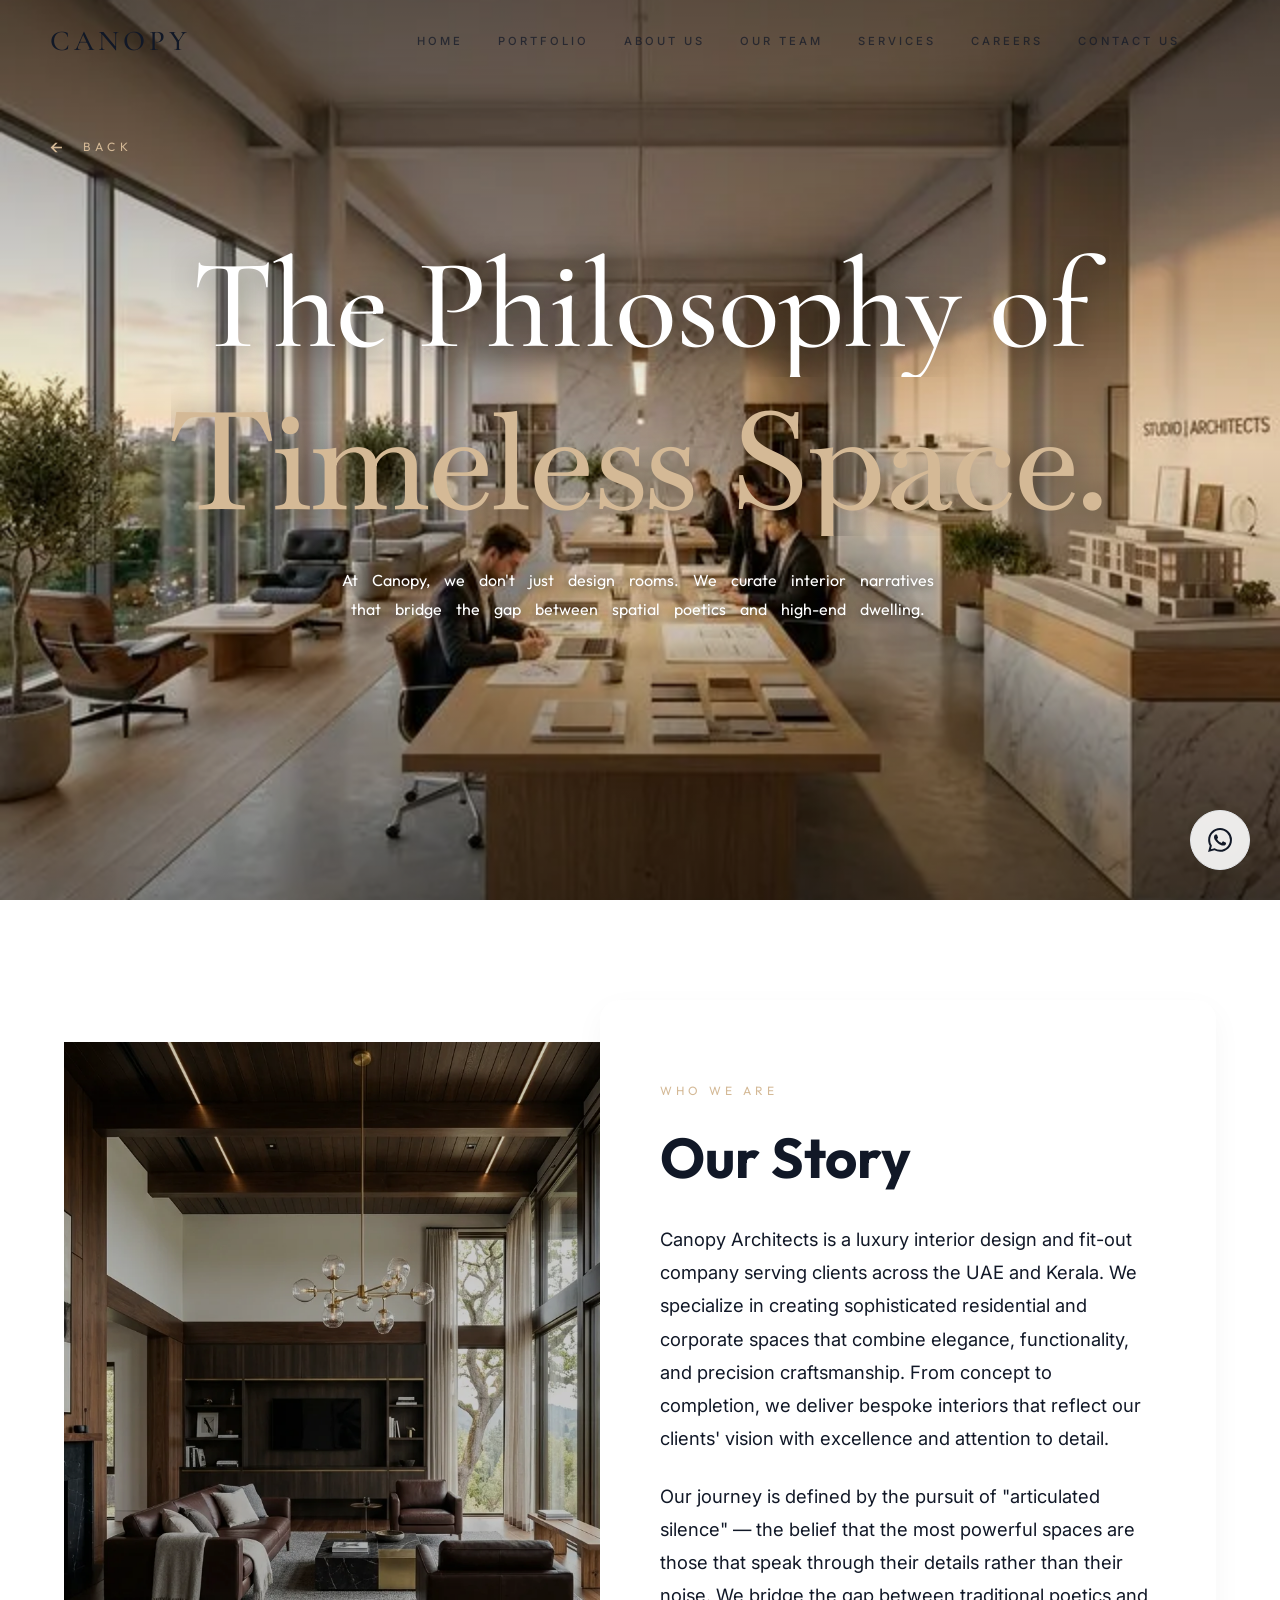
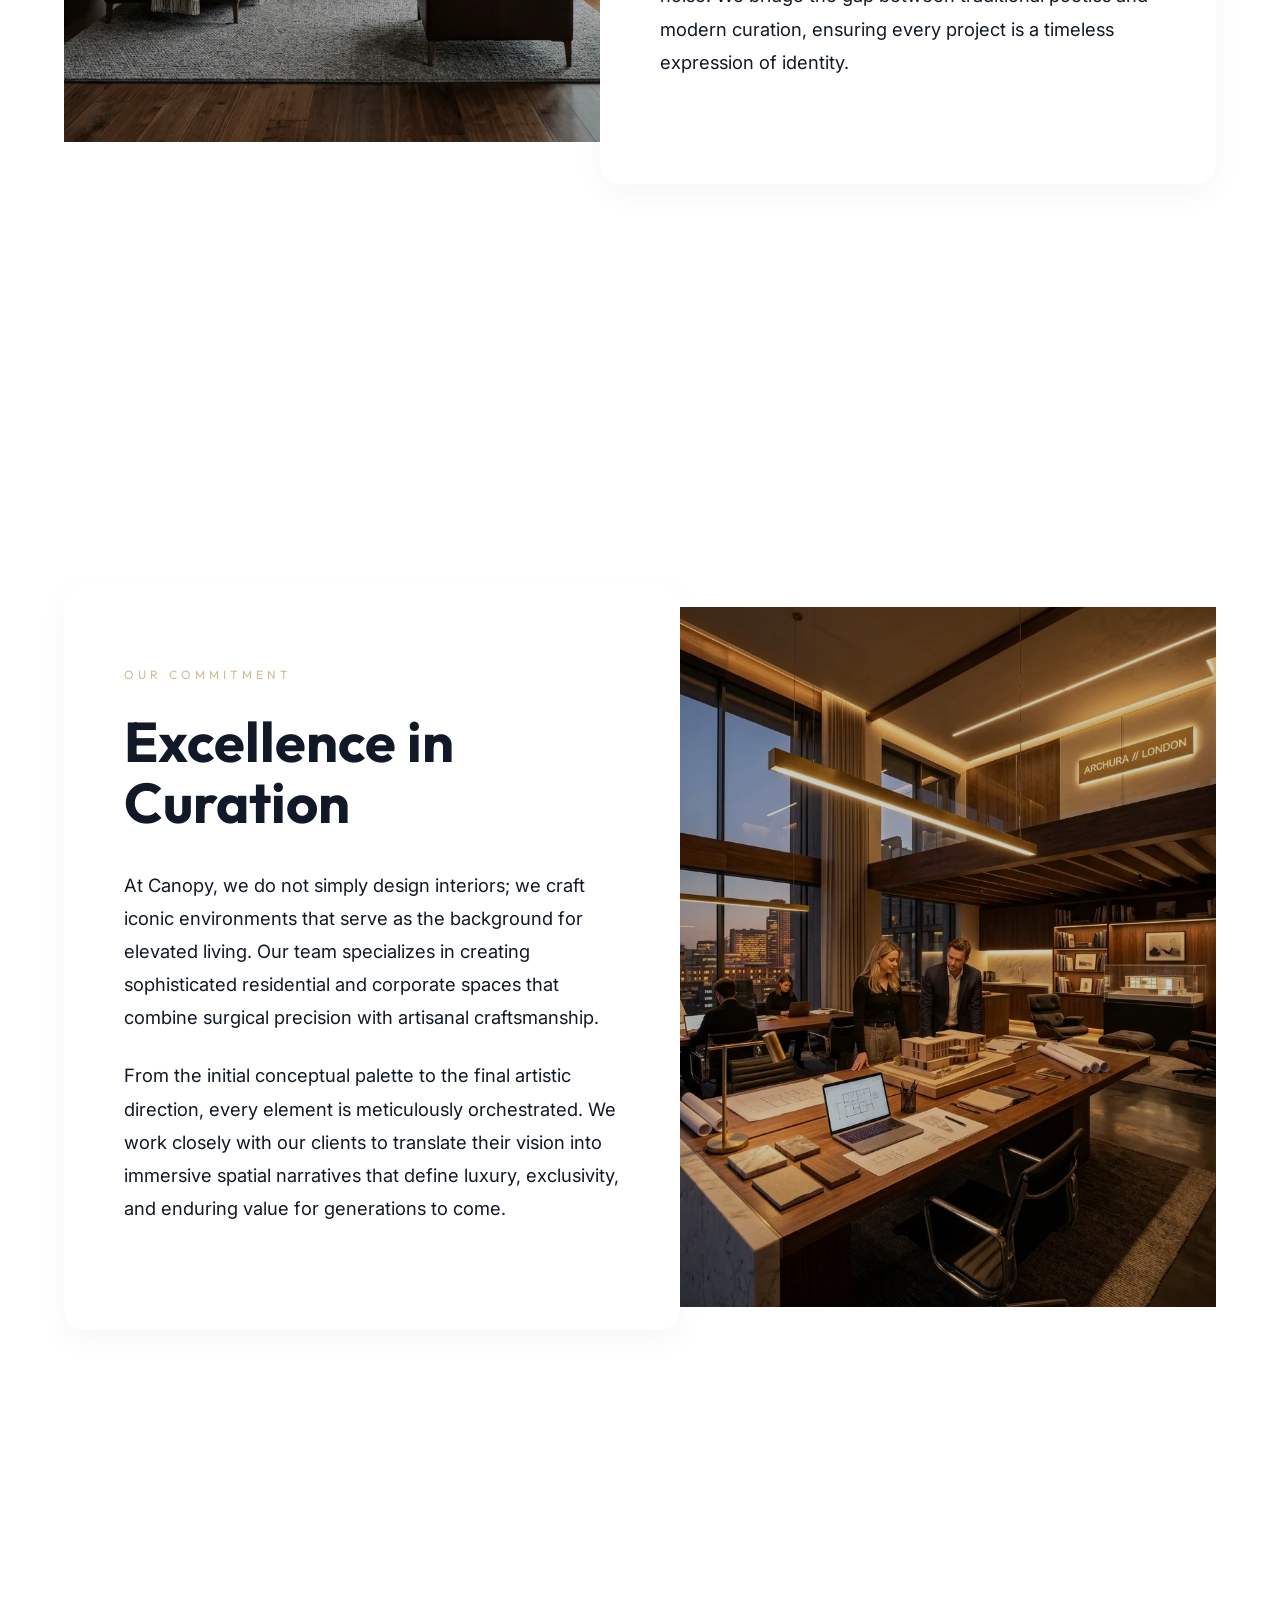
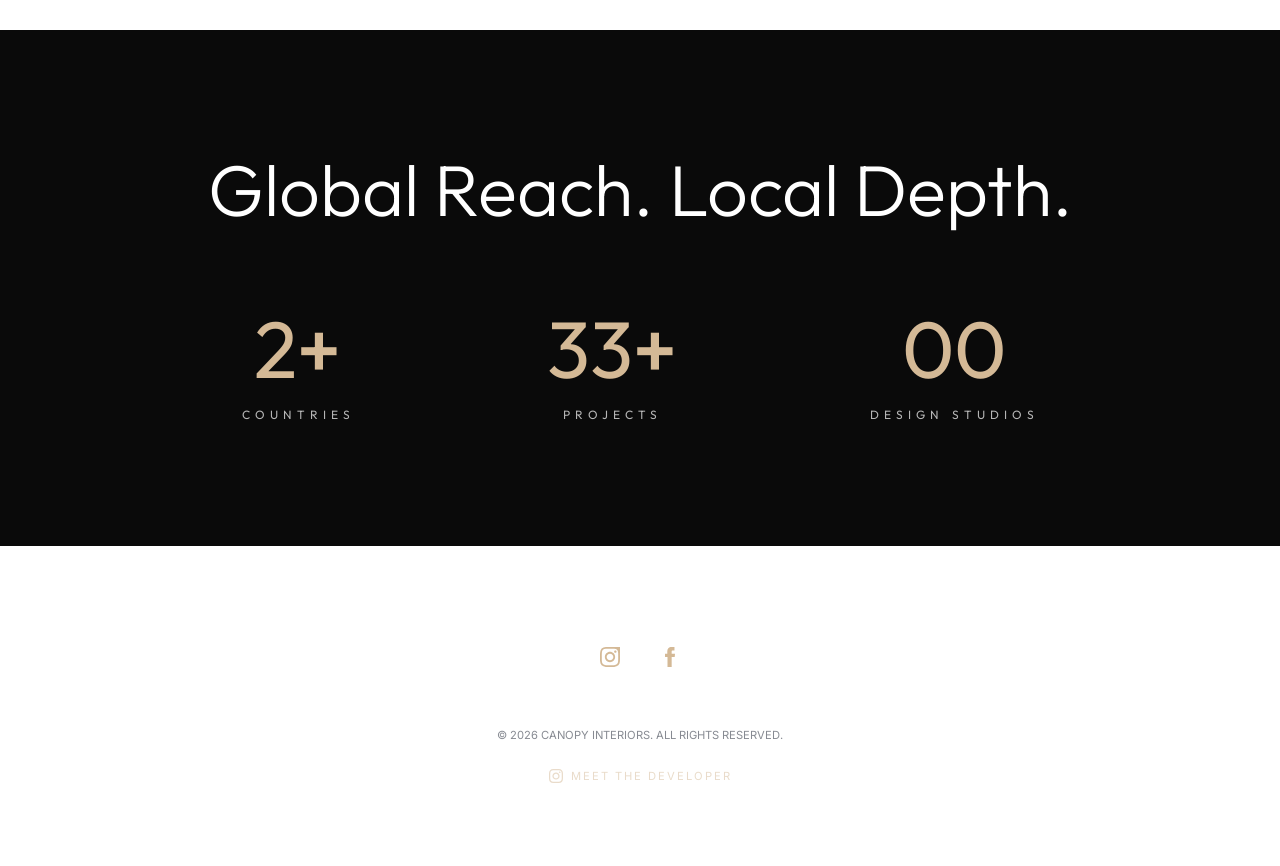
==== commit 8060e1a1: "47" ====
--- a/about.html
+++ b/about.html
@@ -43,7 +43,7 @@
     </div>
 
     <main>
-        <a href="index.html" class="page-back-link reveal"><span>&larr;</span> BACK</a>
+        <a href="index.html" class="page-back-link"><span>&larr;</span> BACK</a>
         <section class="hero dark" style="min-height: 80vh;">
             <div class="hero-bg">
                 <img src="./assets/about_hero.webp" alt="About Hero" style="width: 100%; height: 100%; object-fit: cover; opacity: 1;">
--- a/style.css
+++ b/style.css
@@ -27,6 +27,7 @@
     --font-sans: 'Outfit', sans-serif;
     --font-script: 'Baskervville', serif;
     --transition: all 0.5s cubic-bezier(0.16, 1, 0.3, 1);
+    --ease-out: cubic-bezier(0.16, 1, 0.3, 1);
     --radius-lg: 20px;
     --radius-md: 12px;
     --shadow-soft: 0 10px 30px rgba(0, 0, 0, 0.04);
@@ -408,7 +409,7 @@
 /* Specific Card Reveal with Scale & Image Parallax Move */
 .project-item.reveal {
     transform: translateY(100px) scale(0.96);
-    transition: all 1.6s cubic-bezier(0.16, 1, 0.3, 1);
+    transition: transform 1.6s cubic-bezier(0.16, 1, 0.3, 1), opacity 1.6s cubic-bezier(0.16, 1, 0.3, 1);
 }
 
 .project-item.reveal.active {
@@ -759,7 +760,7 @@
     position: fixed;
     top: 130px;
     left: 50px;
-    z-index: 1000;
+    z-index: 1005;
     font-family: var(--font-sans);
     font-size: 0.75rem;
     letter-spacing: 5px;
@@ -2018,7 +2019,7 @@
     background-position: center;
     background-size: 30px;
     opacity: 0;
-    transition: all 0.4s ease;
+    transition: opacity 0.4s ease, transform 0.4s ease;
     z-index: 2;
     background-color: rgba(0,0,0,0.5);
     width: 60px;
@@ -2027,7 +2028,6 @@
     justify-content: center;
     align-items: center;
     border-radius: 50%;
-    backdrop-filter: blur(5px);
 }
 
 .gallery-item:hover img {
@@ -2037,6 +2037,7 @@
 .gallery-item:hover::after {
     opacity: 1;
     transform: translate(-50%, -50%) scale(1);
+    backdrop-filter: blur(5px);
 }
 
 @media (max-width: 1024px) {
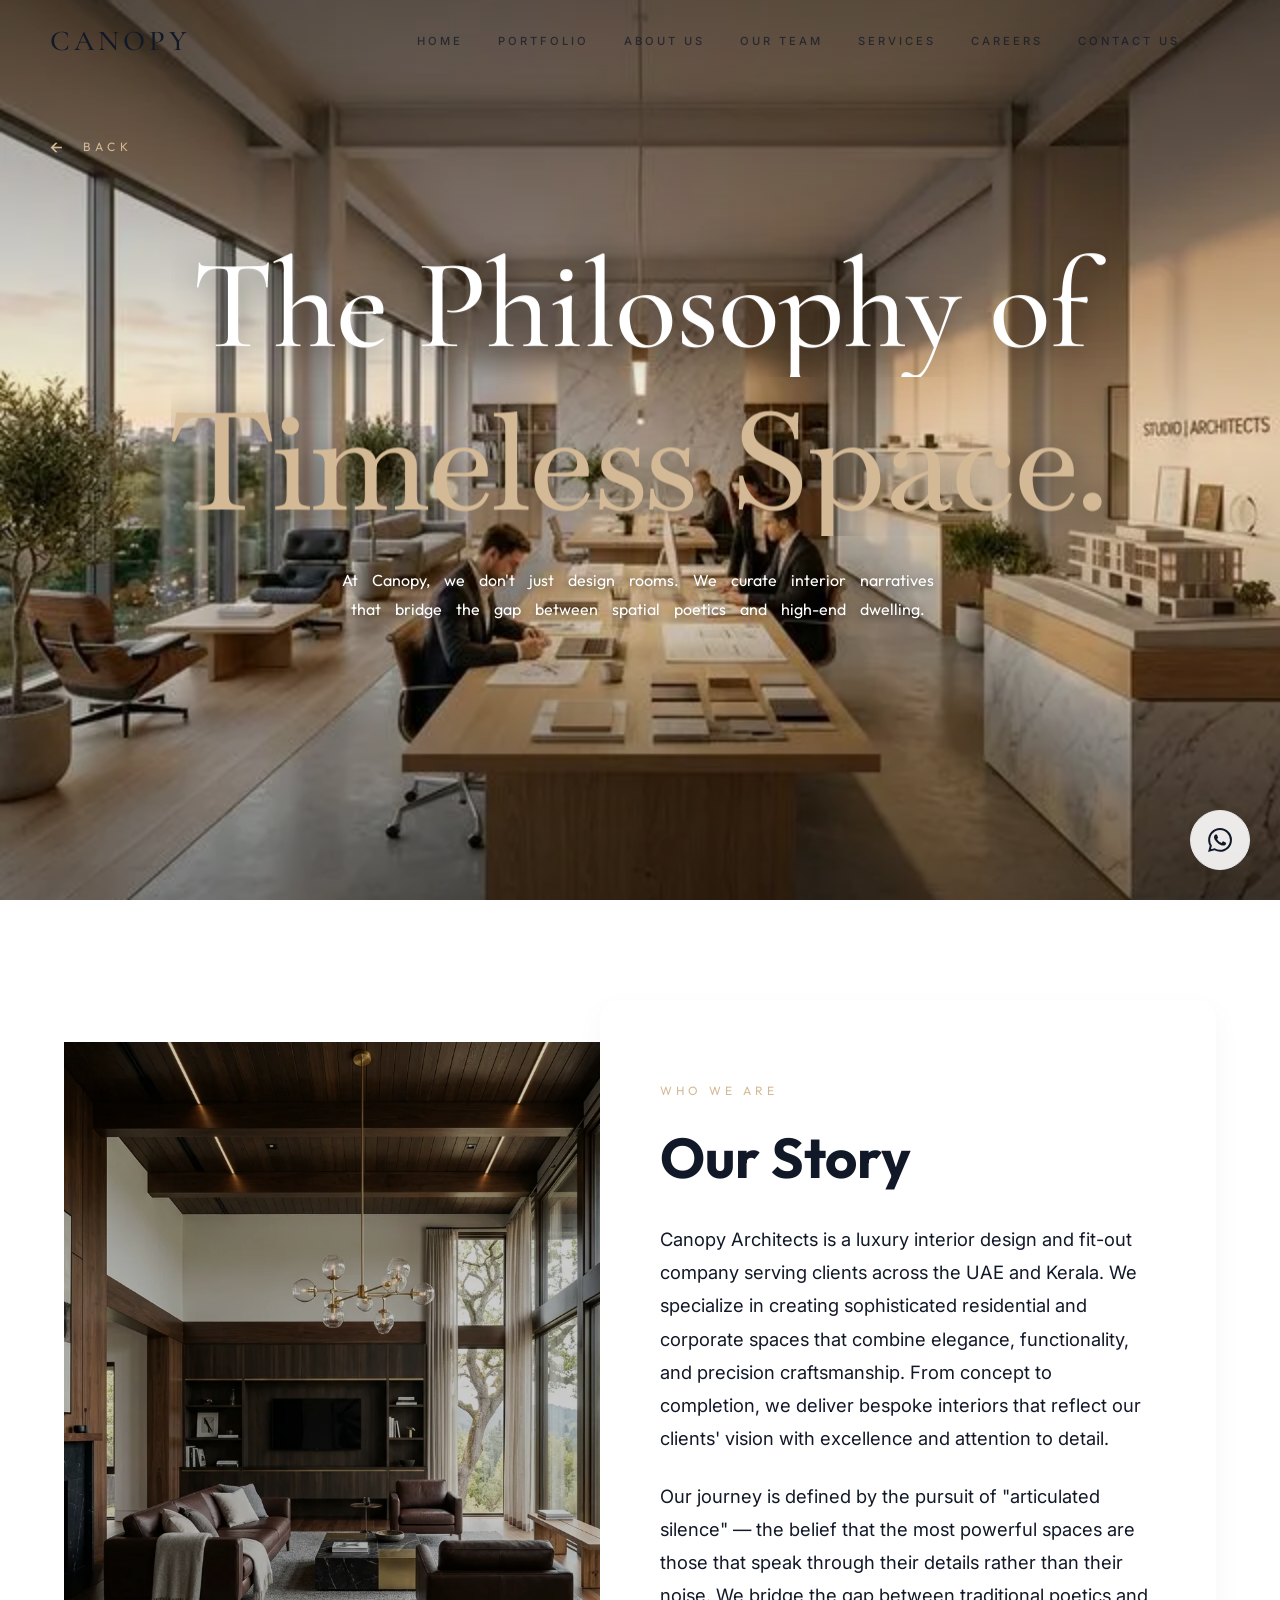
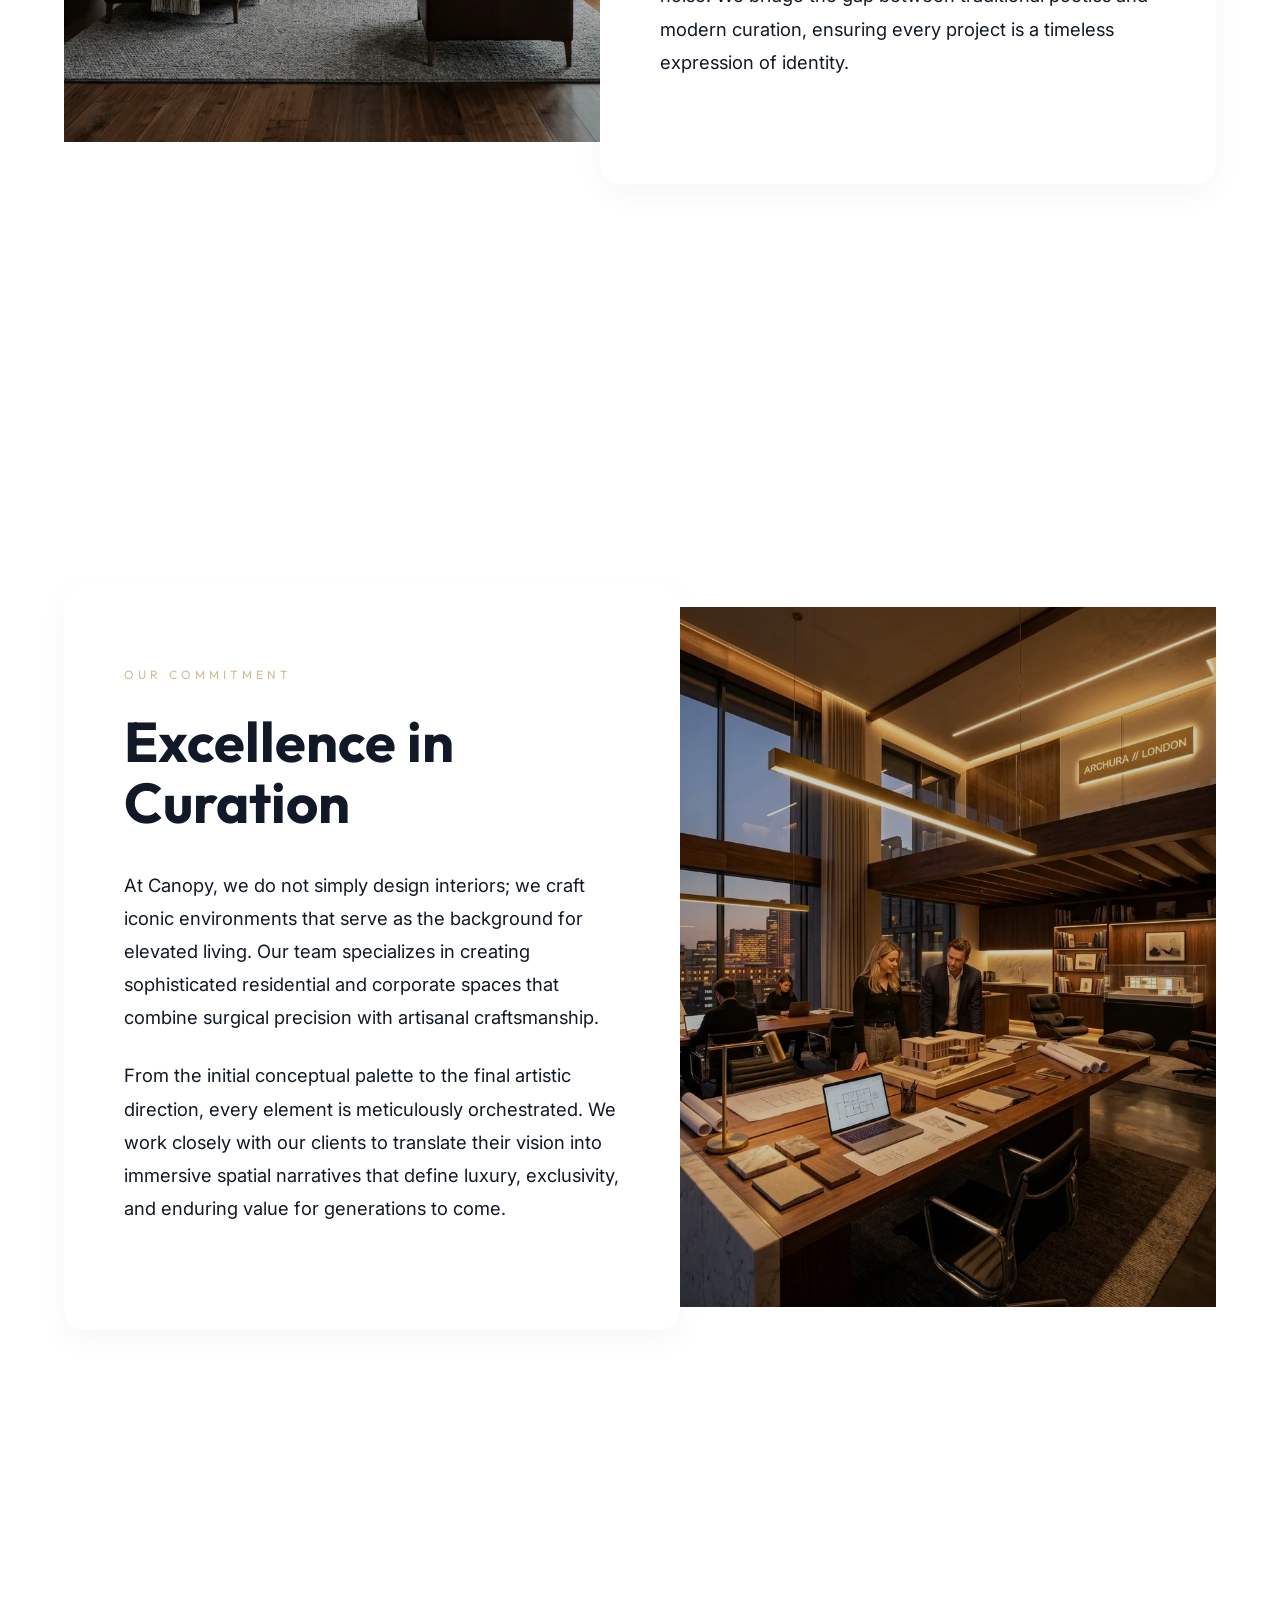
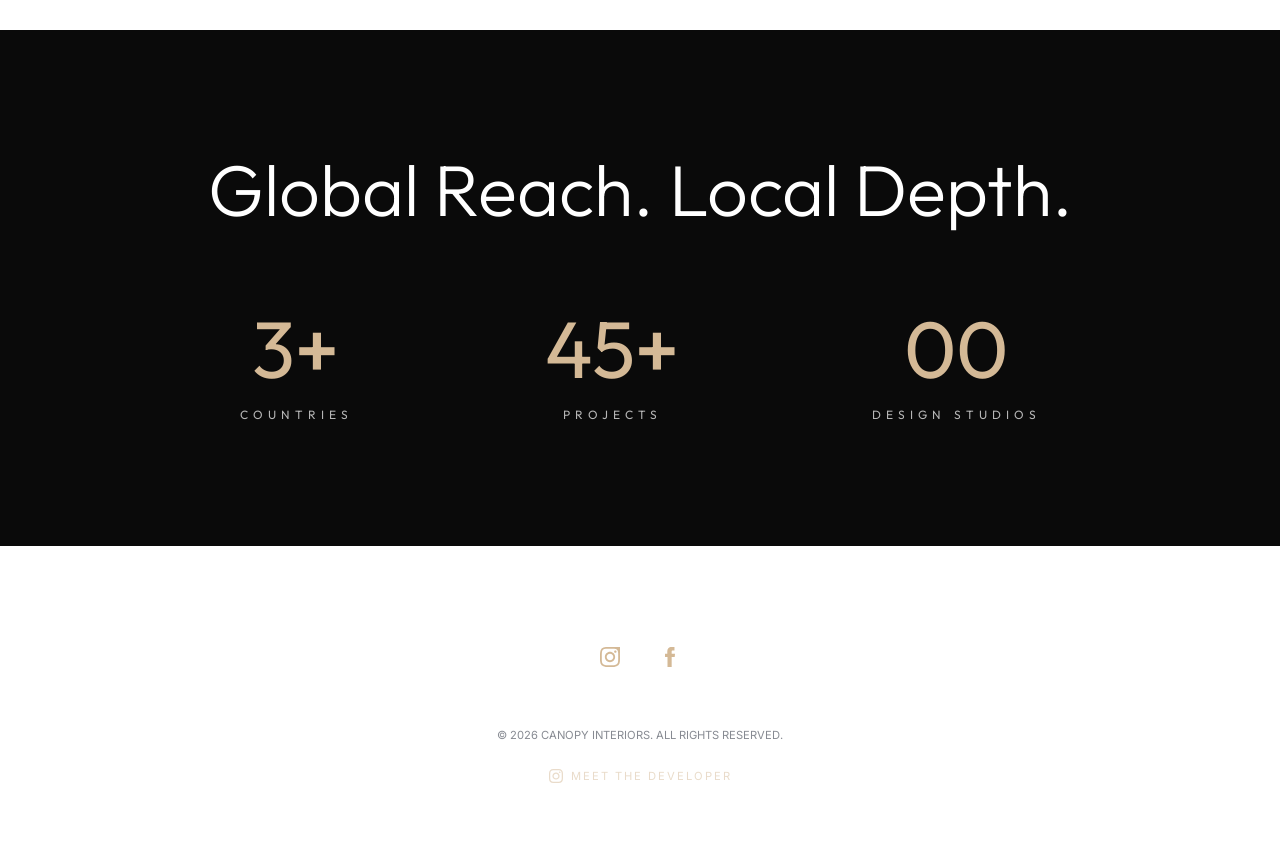
==== commit 5a7de92d: "48" ====
--- a/about.html
+++ b/about.html
@@ -3,6 +3,7 @@
 <head>
     <meta charset="UTF-8">
     <meta name="viewport" content="width=device-width, initial-scale=1.0">
+    <meta name="color-scheme" content="light">
     <title>About Us | Canopy Interiors</title>
     <link rel="stylesheet" href="style.css">
     <script src="assets/lenis.min.js"></script>
--- a/style.css
+++ b/style.css
@@ -15,6 +15,7 @@
 }
 
 :root {
+    color-scheme: light;
     --bg-color: #FFFFFF;
     --bg-soft: #F5F3EF;
     --text-color: #111827;
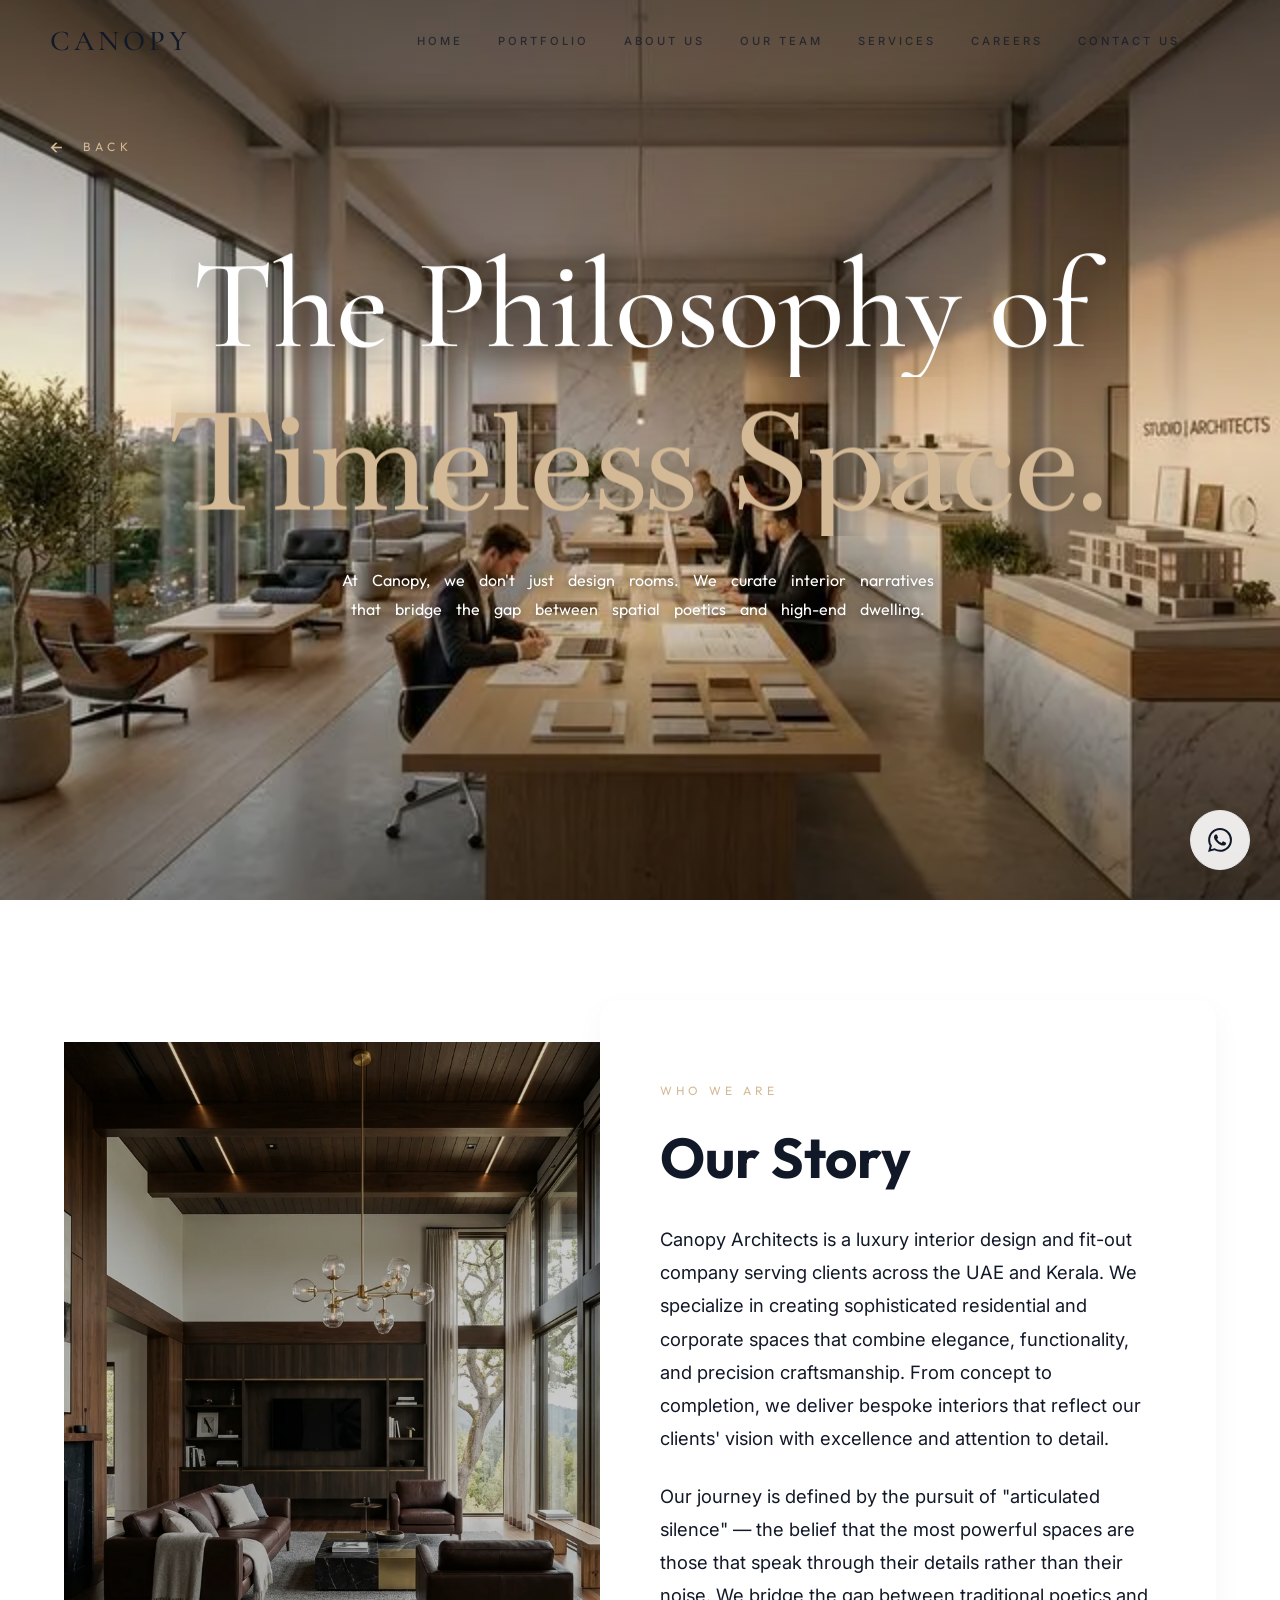
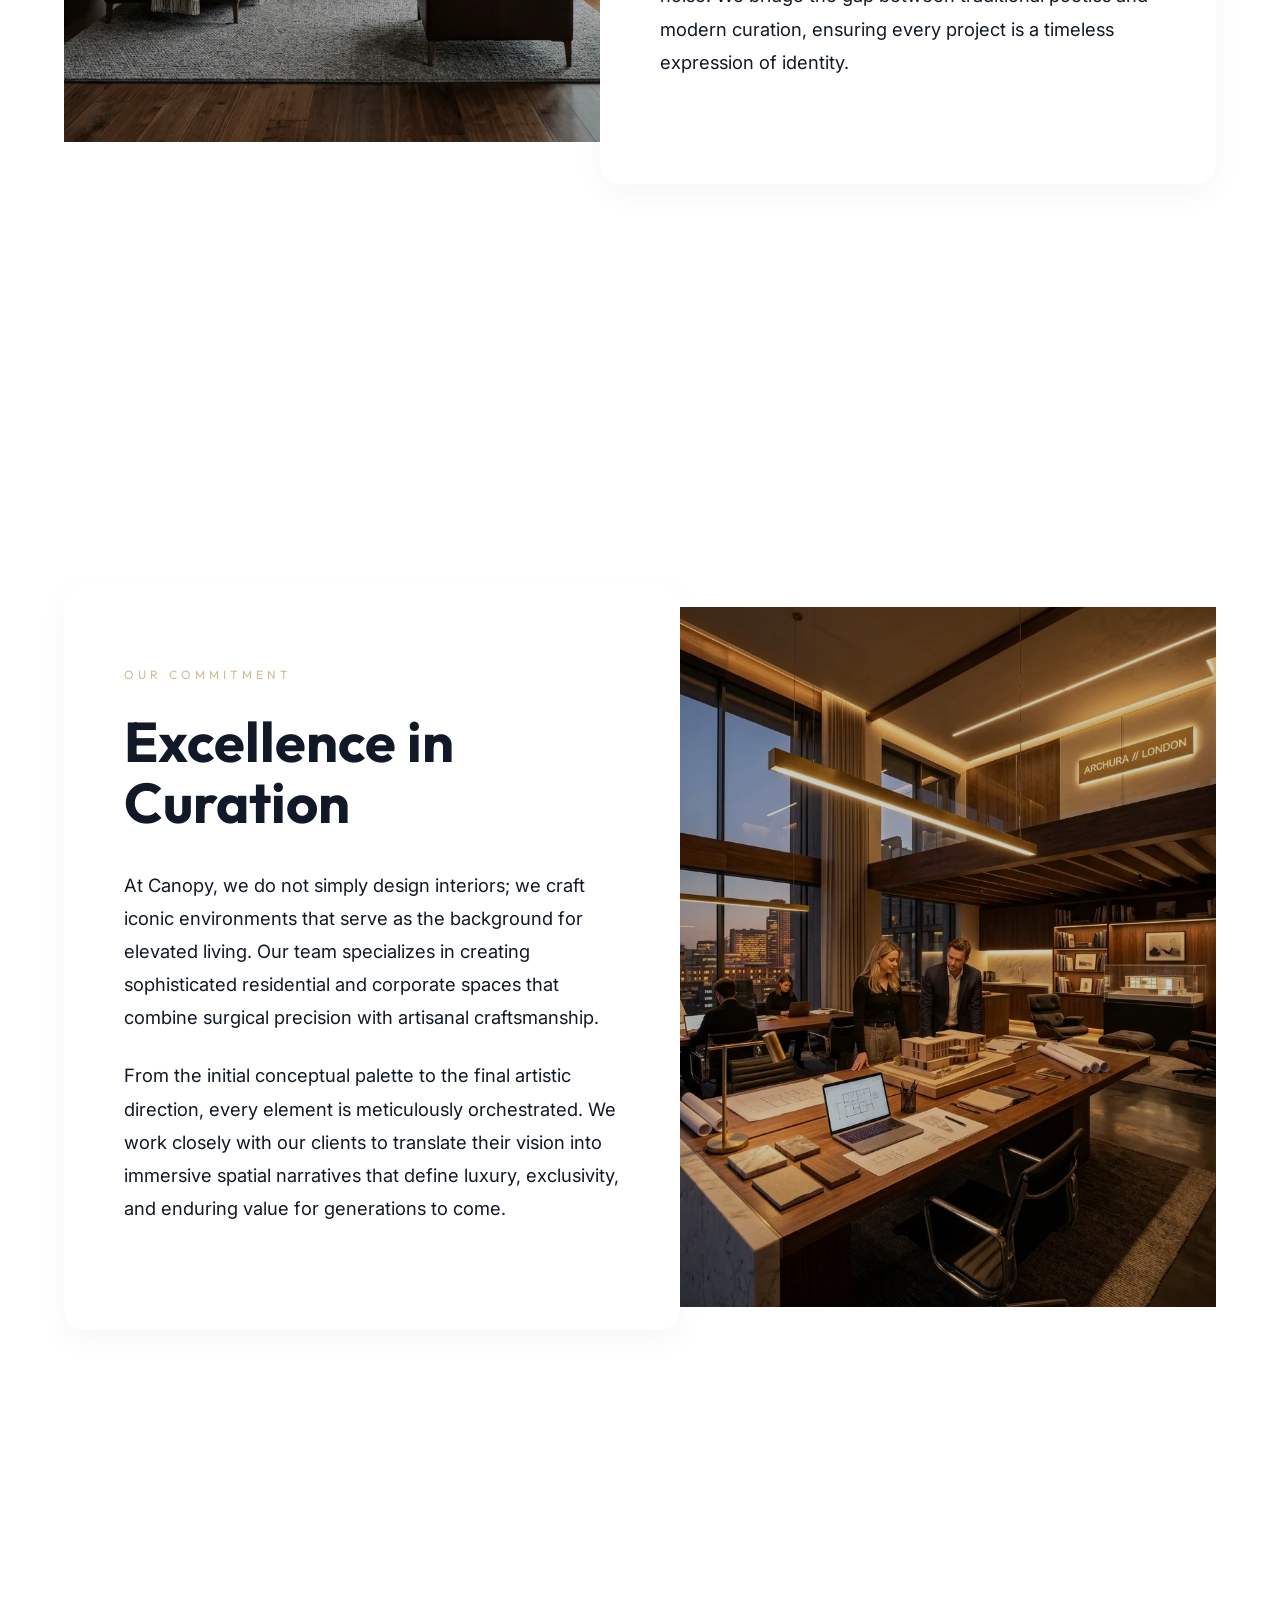
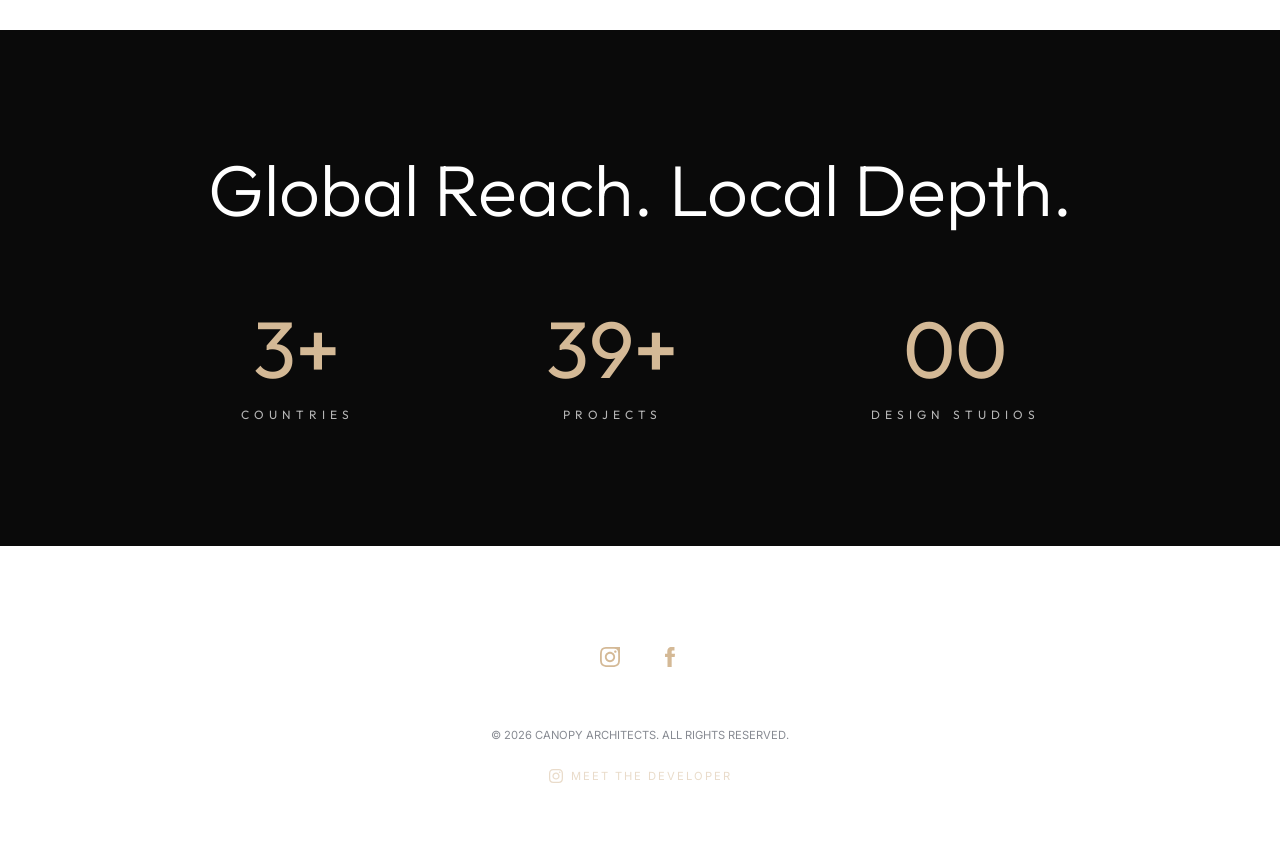
==== commit 4d2d02ec: "50" ====
--- a/about.html
+++ b/about.html
@@ -4,7 +4,7 @@
     <meta charset="UTF-8">
     <meta name="viewport" content="width=device-width, initial-scale=1.0">
     <meta name="color-scheme" content="light">
-    <title>About Us | Canopy Interiors</title>
+    <title>About Us | Canopy Architects</title>
     <link rel="stylesheet" href="style.css">
     <script src="assets/lenis.min.js"></script>
 </head>
@@ -118,7 +118,7 @@
                     </div>
                 </div>
                 <a href="#" aria-label="Facebook"><svg viewBox="0 0 24 24" width="20" height="20" fill="currentColor"><path d="M9 8h-3v4h3v12h5v-12h3.642l.358-4h-4v-2.201c0-1.137.272-1.532 1.134-1.532h2.224v-4.267c-.383-.051-1.694-.163-3.221-.163-3.189 0-5.388 1.948-5.388 5.514v2.651z"/></svg></a></div>
-            <p style="font-size: 0.7rem; opacity: 0.5; margin-top: 50px;">&copy; 2026 CANOPY INTERIORS. ALL RIGHTS RESERVED.</p>
+            <p style="font-size: 0.7rem; opacity: 0.5; margin-top: 50px;">&copy; 2026 CANOPY ARCHITECTS. ALL RIGHTS RESERVED.</p>
             <div style="margin-top: 20px; display: flex; align-items: center; justify-content: center; gap: 10px; font-size: 0.7rem; opacity: 0.5; letter-spacing: 2px;">
                 <a href="https://www.instagram.com/intellex.web" target="_blank" style="color: var(--accent-color); text-decoration: none; display: flex; align-items: center; gap: 8px;">
                     <svg viewBox="0 0 24 24" width="14" height="14" fill="currentColor"><path d="M12 2.163c3.204 0 3.584.012 4.85.07 3.252.148 4.771 1.691 4.919 4.919.058 1.265.069 1.645.069 4.849 0 3.205-.012 3.584-.069 4.849-.149 3.225-1.664 4.771-4.919 4.919-1.266.058-1.644.07-4.85.07-3.204 0-3.584-.012-4.849-.07-3.26-.149-4.771-1.699-4.919-4.92-.058-1.265-.07-1.644-.07-4.849 0-3.204.013-3.583.07-4.849.149-3.227 1.664-4.771 4.919-4.919 1.266-.057 1.645-.069 4.849-.069zm0-2.163c-3.259 0-3.667.014-4.947.072-4.358.2-6.78 2.618-6.98 6.98-.059 1.281-.073 1.689-.073 4.948 0 3.259.014 3.668.072 4.948.2 4.358 2.618 6.78 6.98 6.98 1.281.058 1.689.072 4.948.072 3.259 0 3.668-.014 4.948-.072 4.354-.2 6.782-2.618 6.979-6.98.059-1.28.073-1.689.073-4.948 0-3.259-.014-3.667-.072-4.947-.196-4.354-2.617-6.78-6.979-6.98-1.281-.059-1.69-.073-4.949-.073zm0 5.838c-3.403 0-6.162 2.759-6.162 6.162s2.759 6.163 6.162 6.163 6.162-2.759 6.162-6.163-2.759-6.162-6.162-6.162zm0 10.162c-2.209 0-4-1.79-4-4 0-2.209 1.791-4 4-4s4 1.791 4 4c0 2.21-1.791 4-4 4zm6.406-11.845c-.796 0-1.441.645-1.441 1.44s.645 1.44 1.441 1.44c.795 0 1.439-.645 1.439-1.44s-.644-1.44-1.439-1.44z"/></svg>
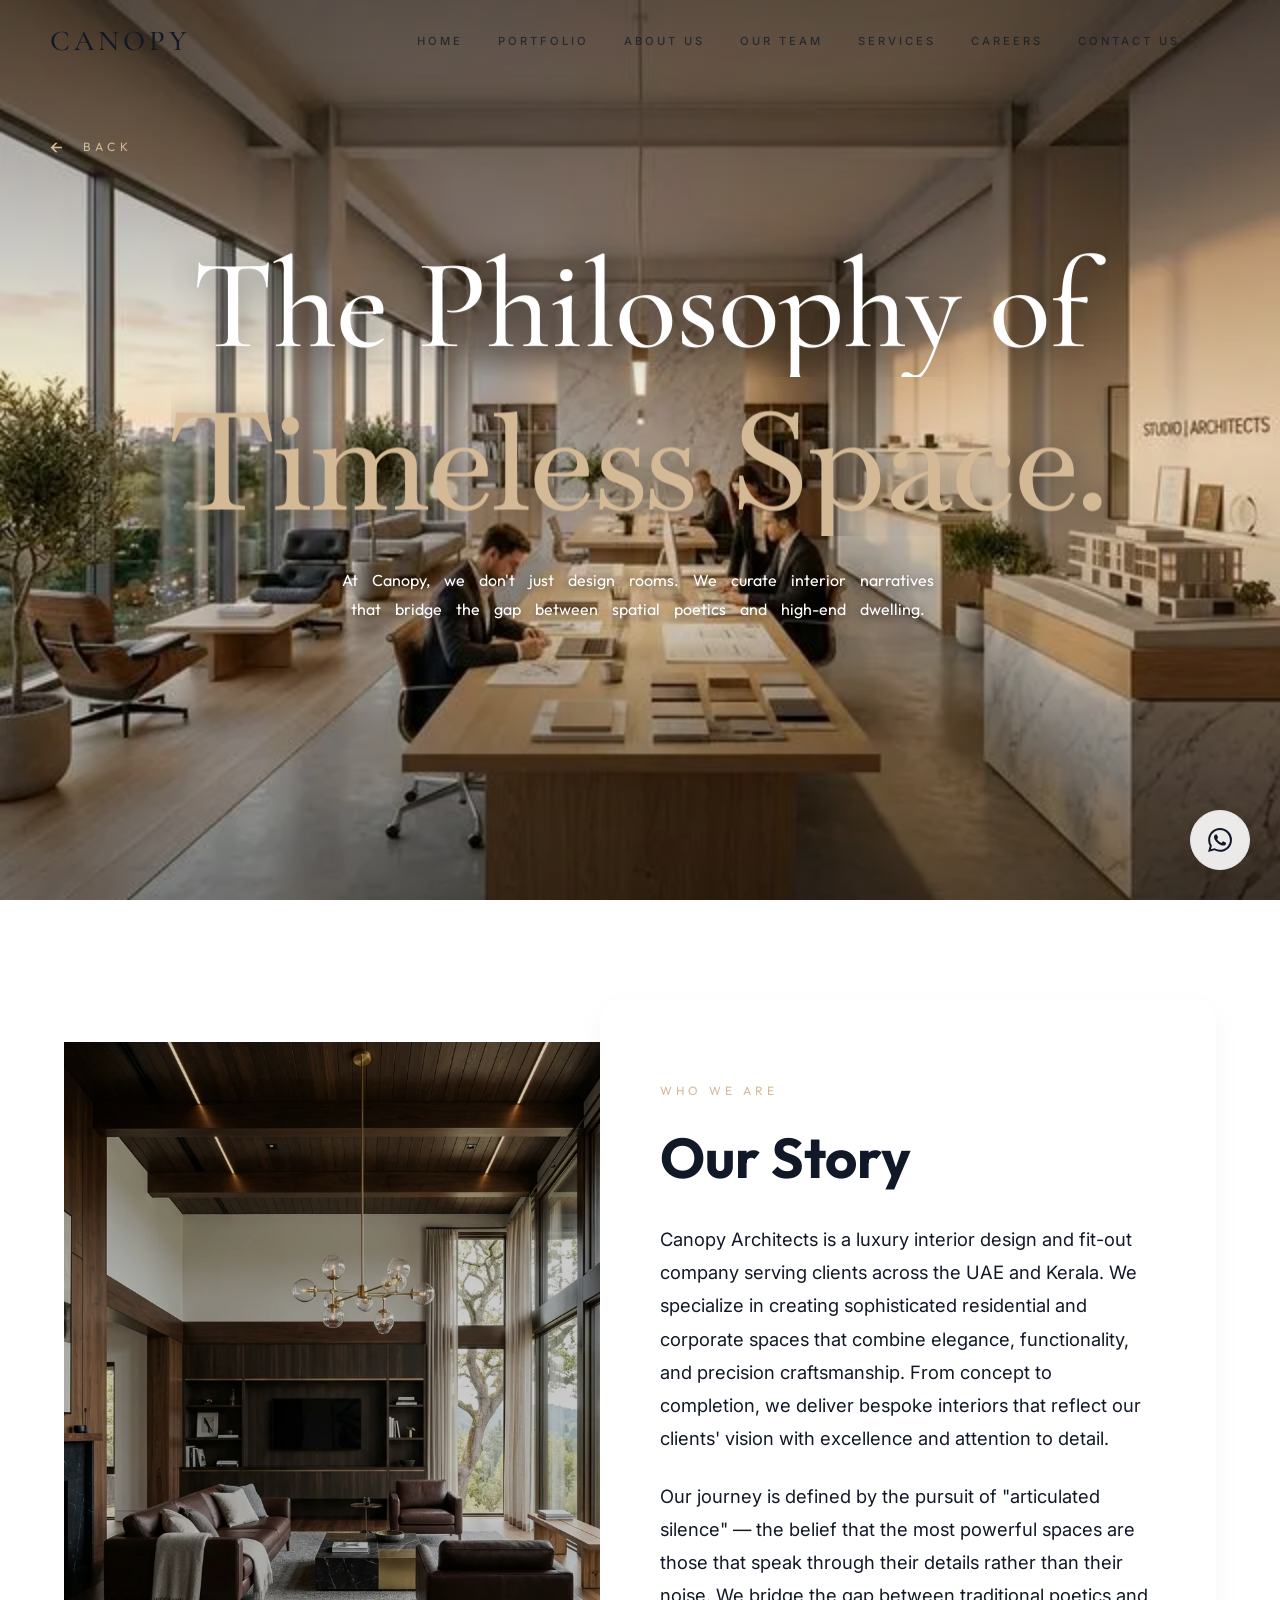
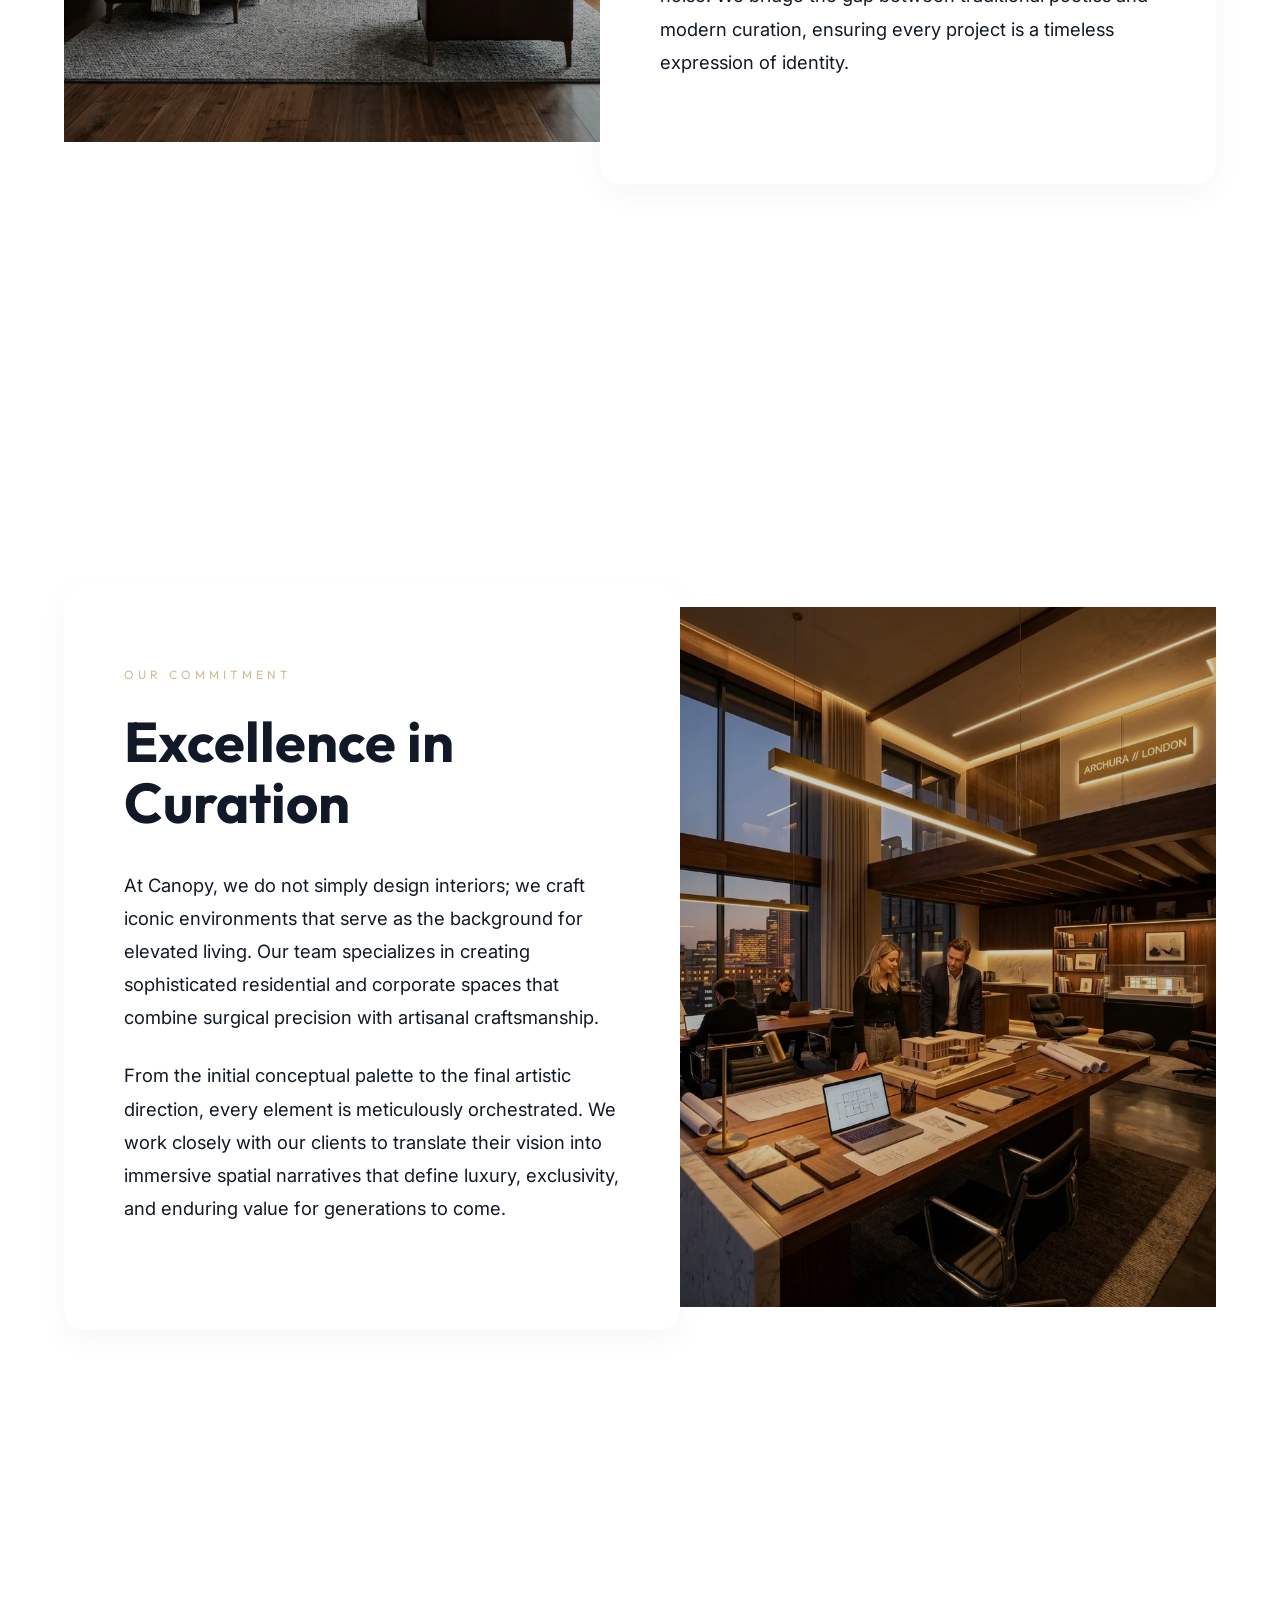
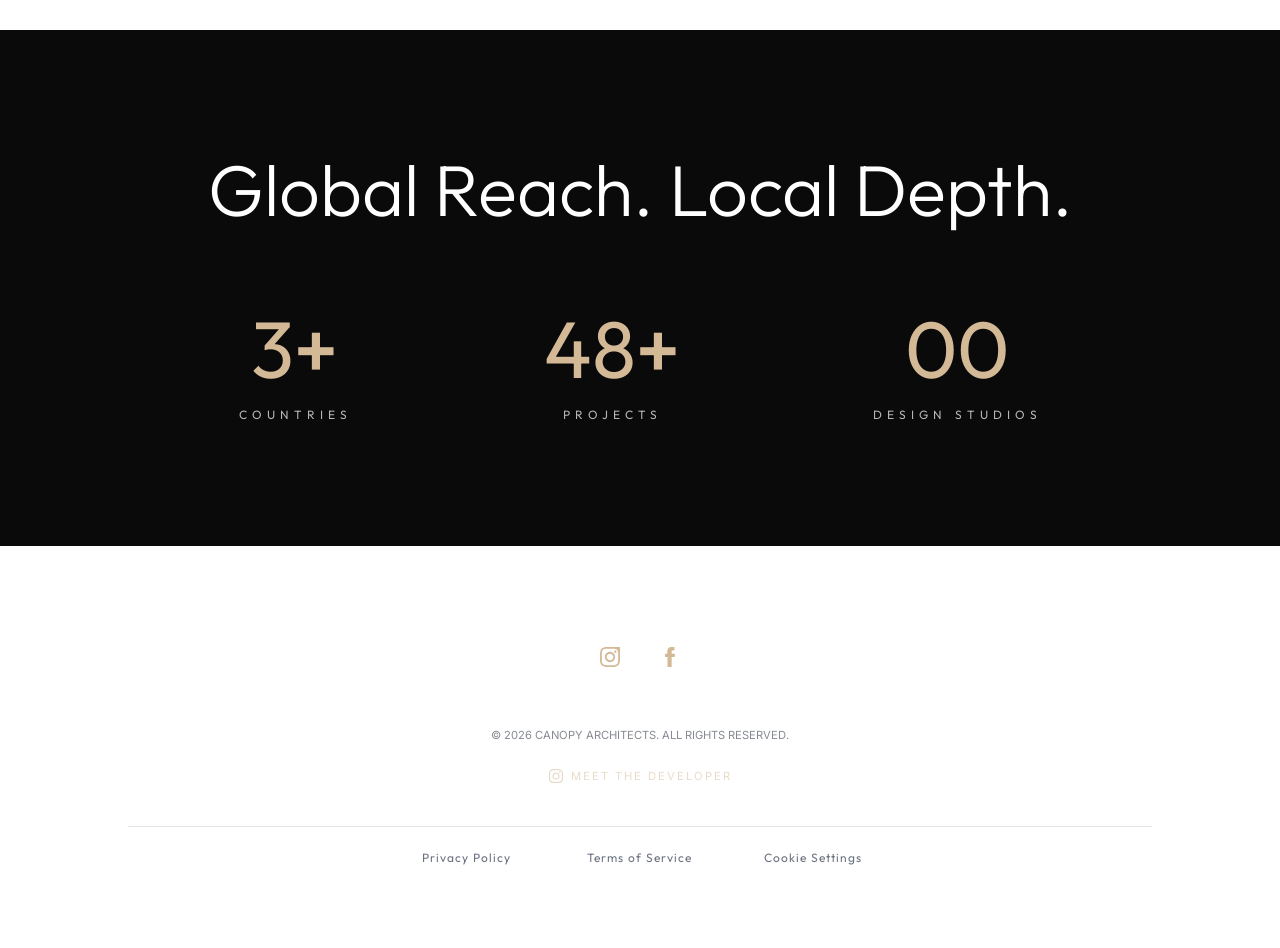
==== commit d6b81f80: "53" ====
--- a/about.html
+++ b/about.html
@@ -125,6 +125,12 @@
                     MEET THE DEVELOPER
                 </a>
             </div>
+            <hr class="footer-divider">
+            <div class="footer-legal">
+                <a href="#">Privacy Policy</a>
+                <a href="#">Terms of Service</a>
+                <a href="#">Cookie Settings</a>
+            </div>
         </footer>
     </main>
 
--- a/style.css
+++ b/style.css
@@ -2994,4 +2994,45 @@
     transform: translateX(-6px);
 }
 
-
+/* Footer Legal Links */
+.footer-divider {
+    border: 0;
+    border-top: 1px solid rgba(0, 0, 0, 0.1);
+    margin: 40px auto 20px;
+    width: 100%;
+    max-width: 1200px;
+}
+
+.footer-refined .footer-divider {
+    border-top: 1px solid rgba(255, 255, 255, 0.1);
+}
+
+.footer-legal {
+    display: flex;
+    justify-content: center;
+    gap: 20px;
+    margin: 20px auto 0;
+    max-width: 500px;
+}
+
+.footer-legal a {
+    flex: 1;
+    text-align: center;
+    font-family: var(--font-sans);
+    font-size: 0.75rem;
+    color: #6b7280;
+    text-decoration: none;
+    letter-spacing: 1px;
+    transition: color 0.3s ease;
+}
+
+.footer-refined .footer-legal a {
+    color: rgba(255, 255, 255, 0.5);
+}
+
+.footer-legal a:hover {
+    color: var(--accent-color);
+}
+
+
+
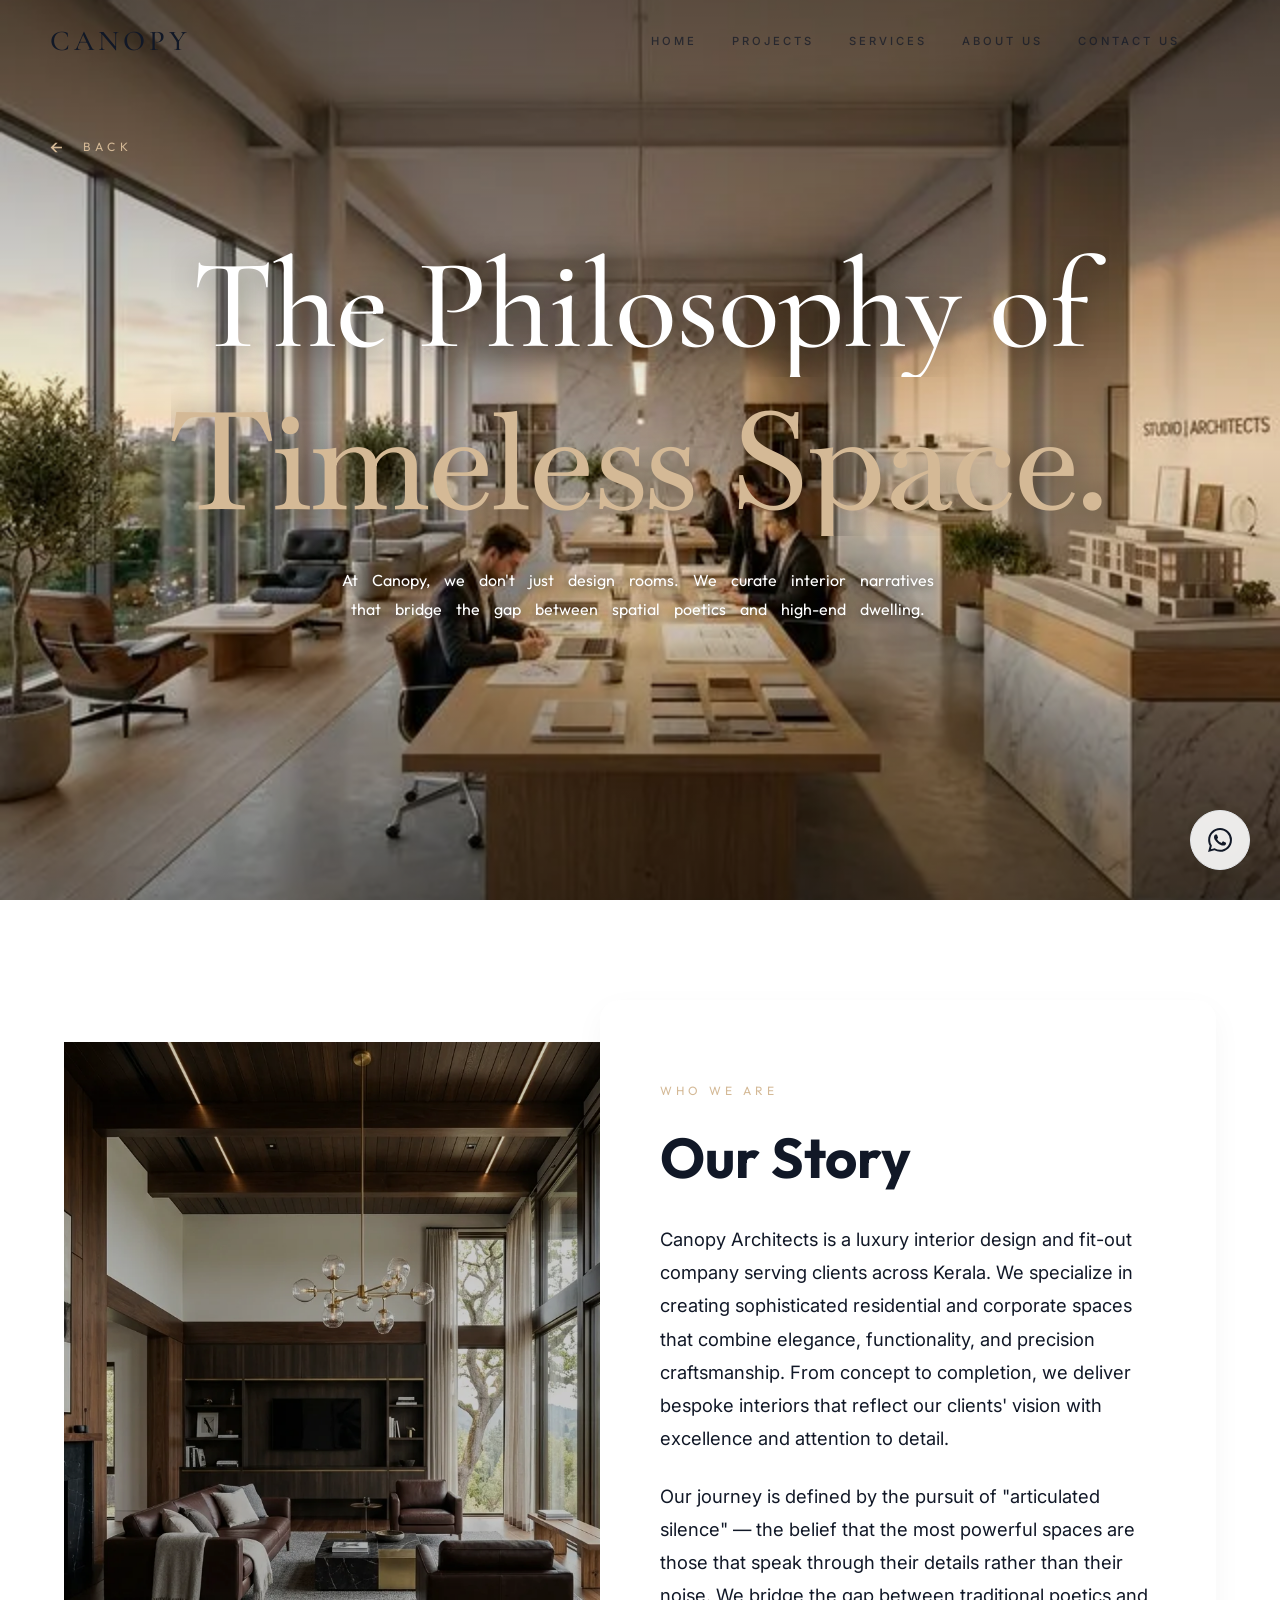
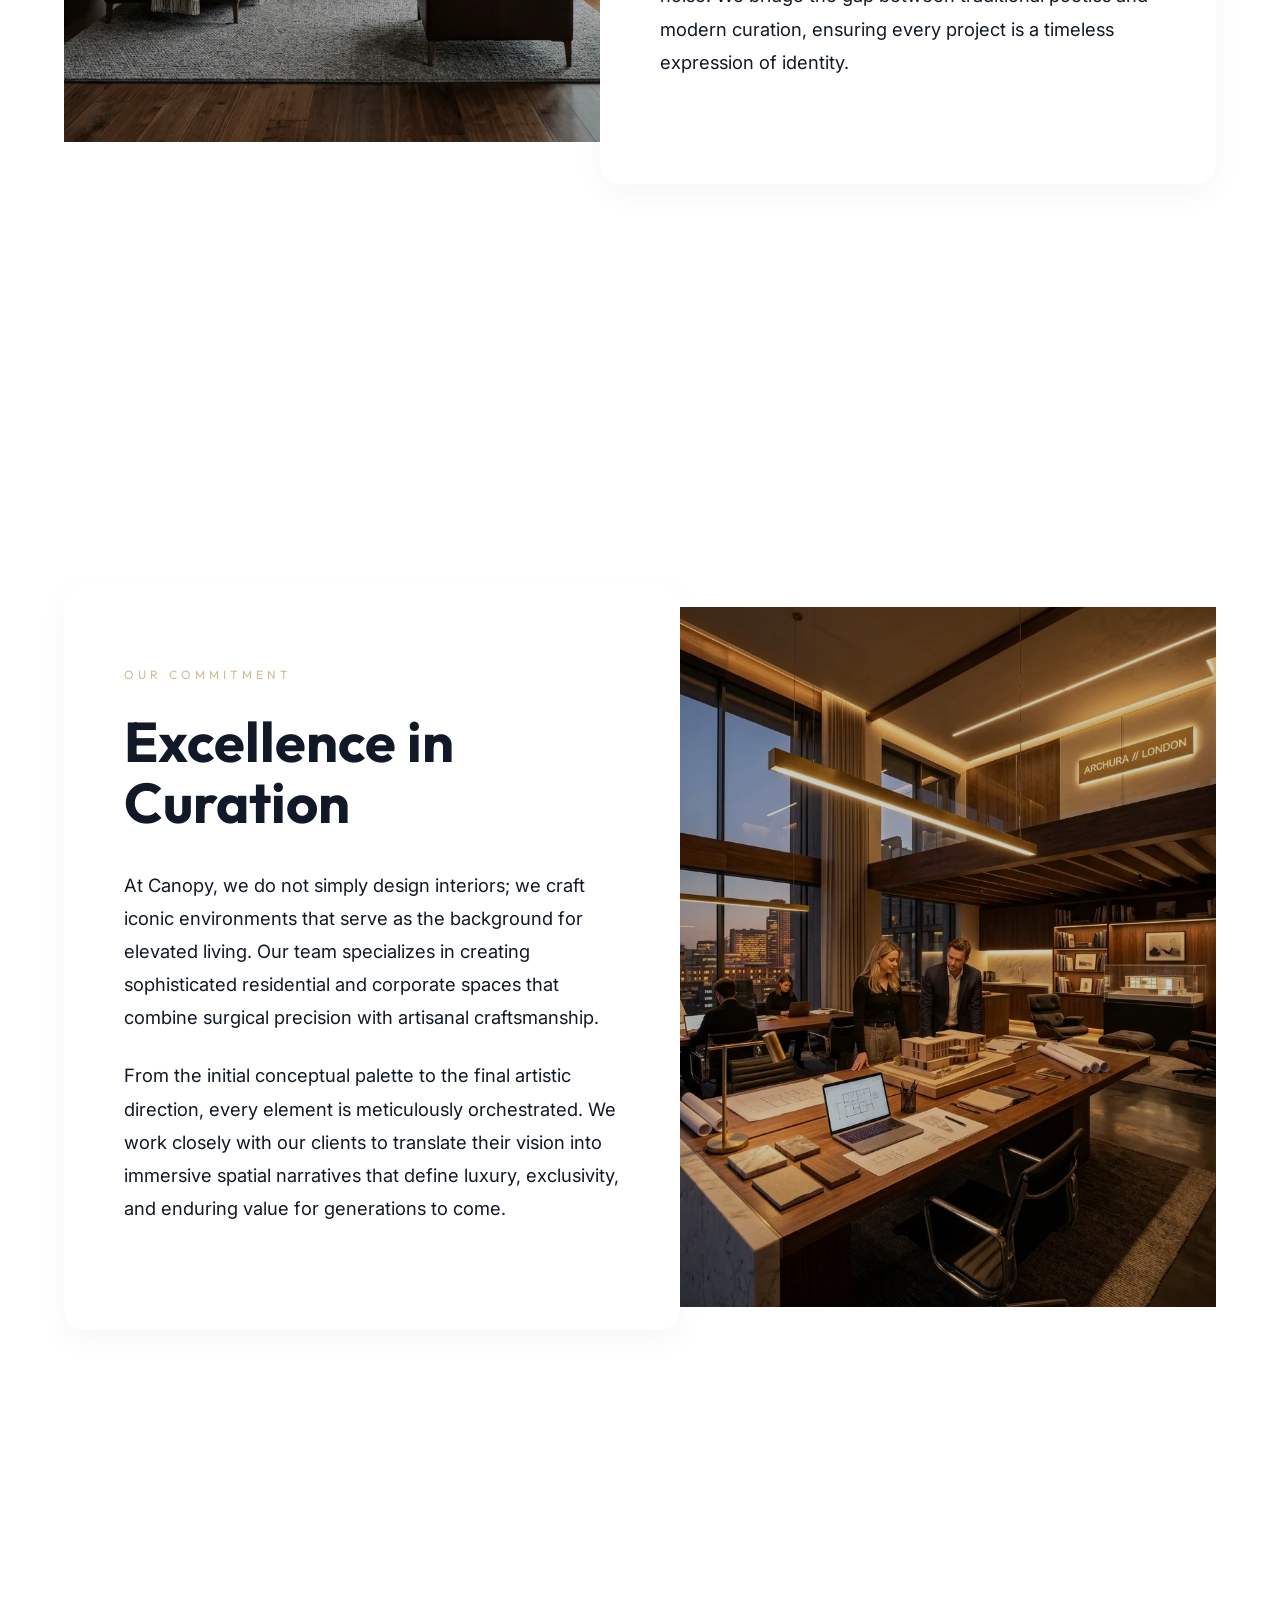
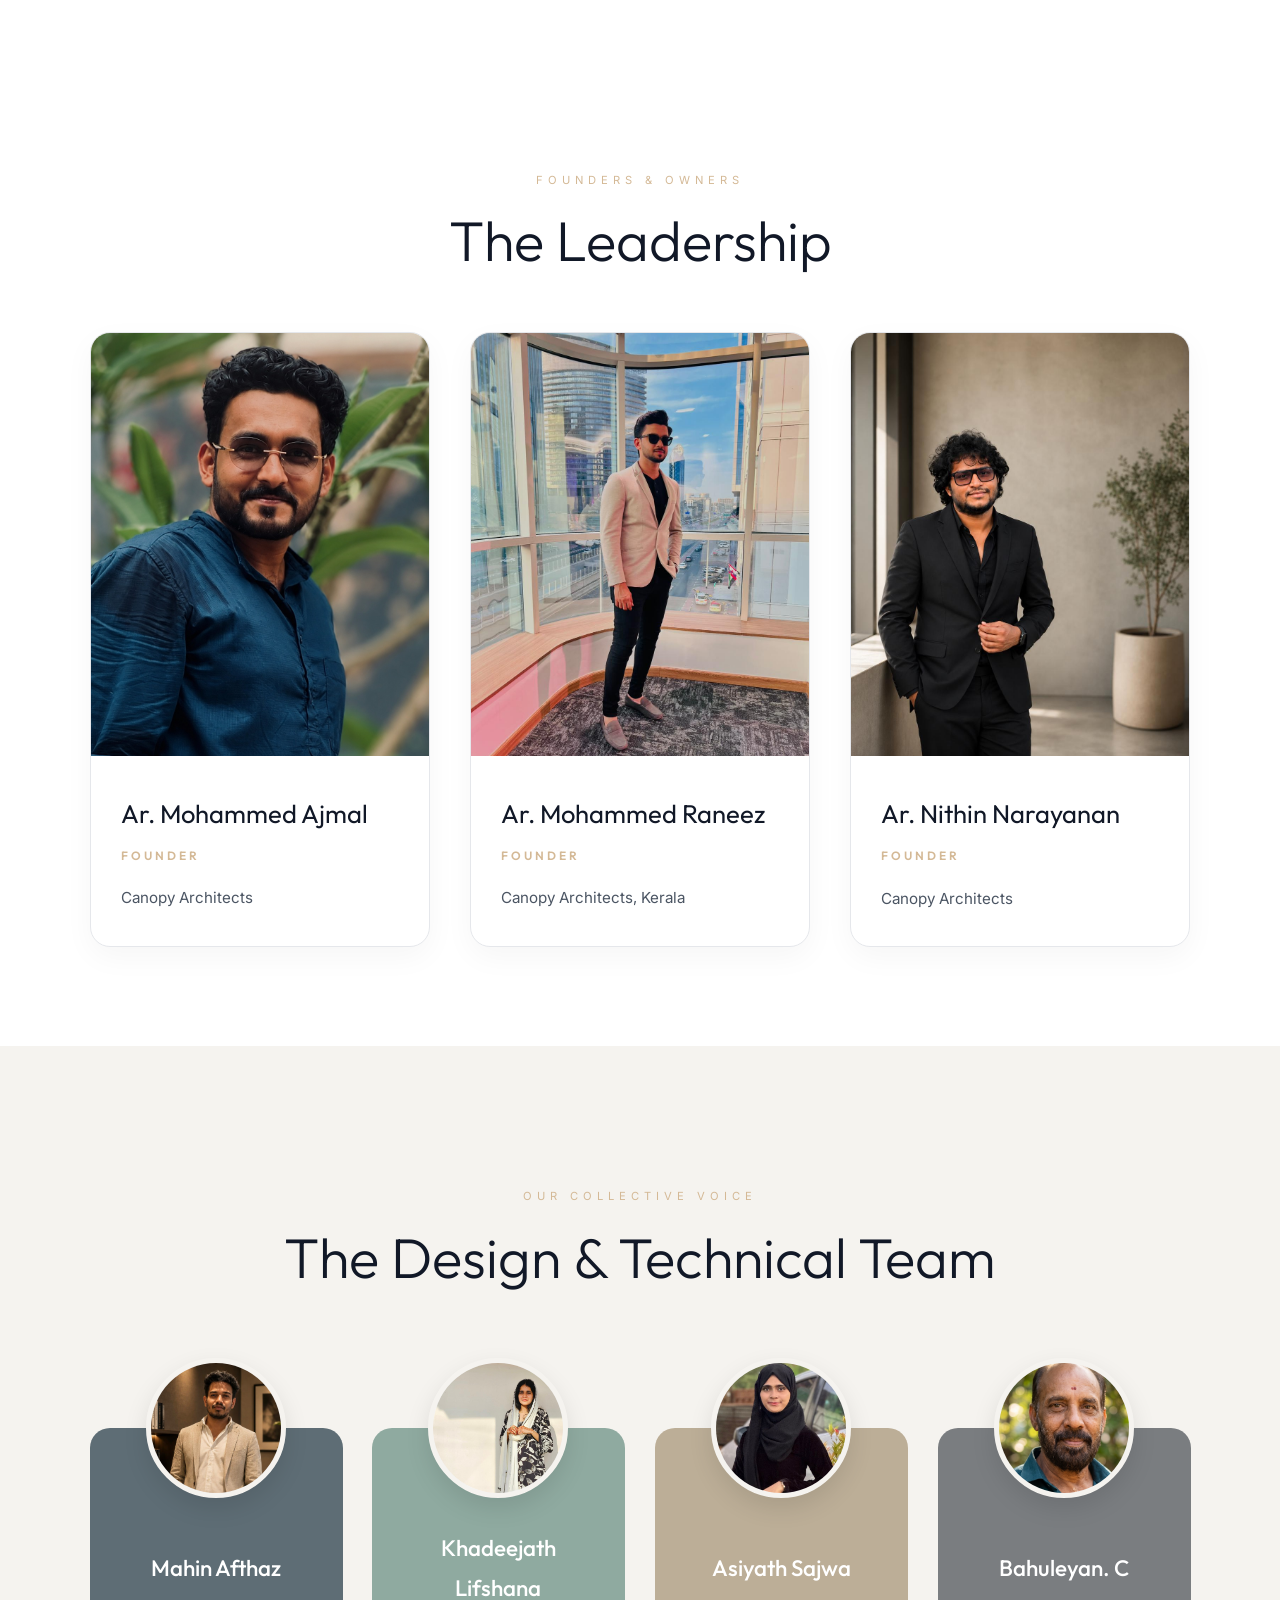
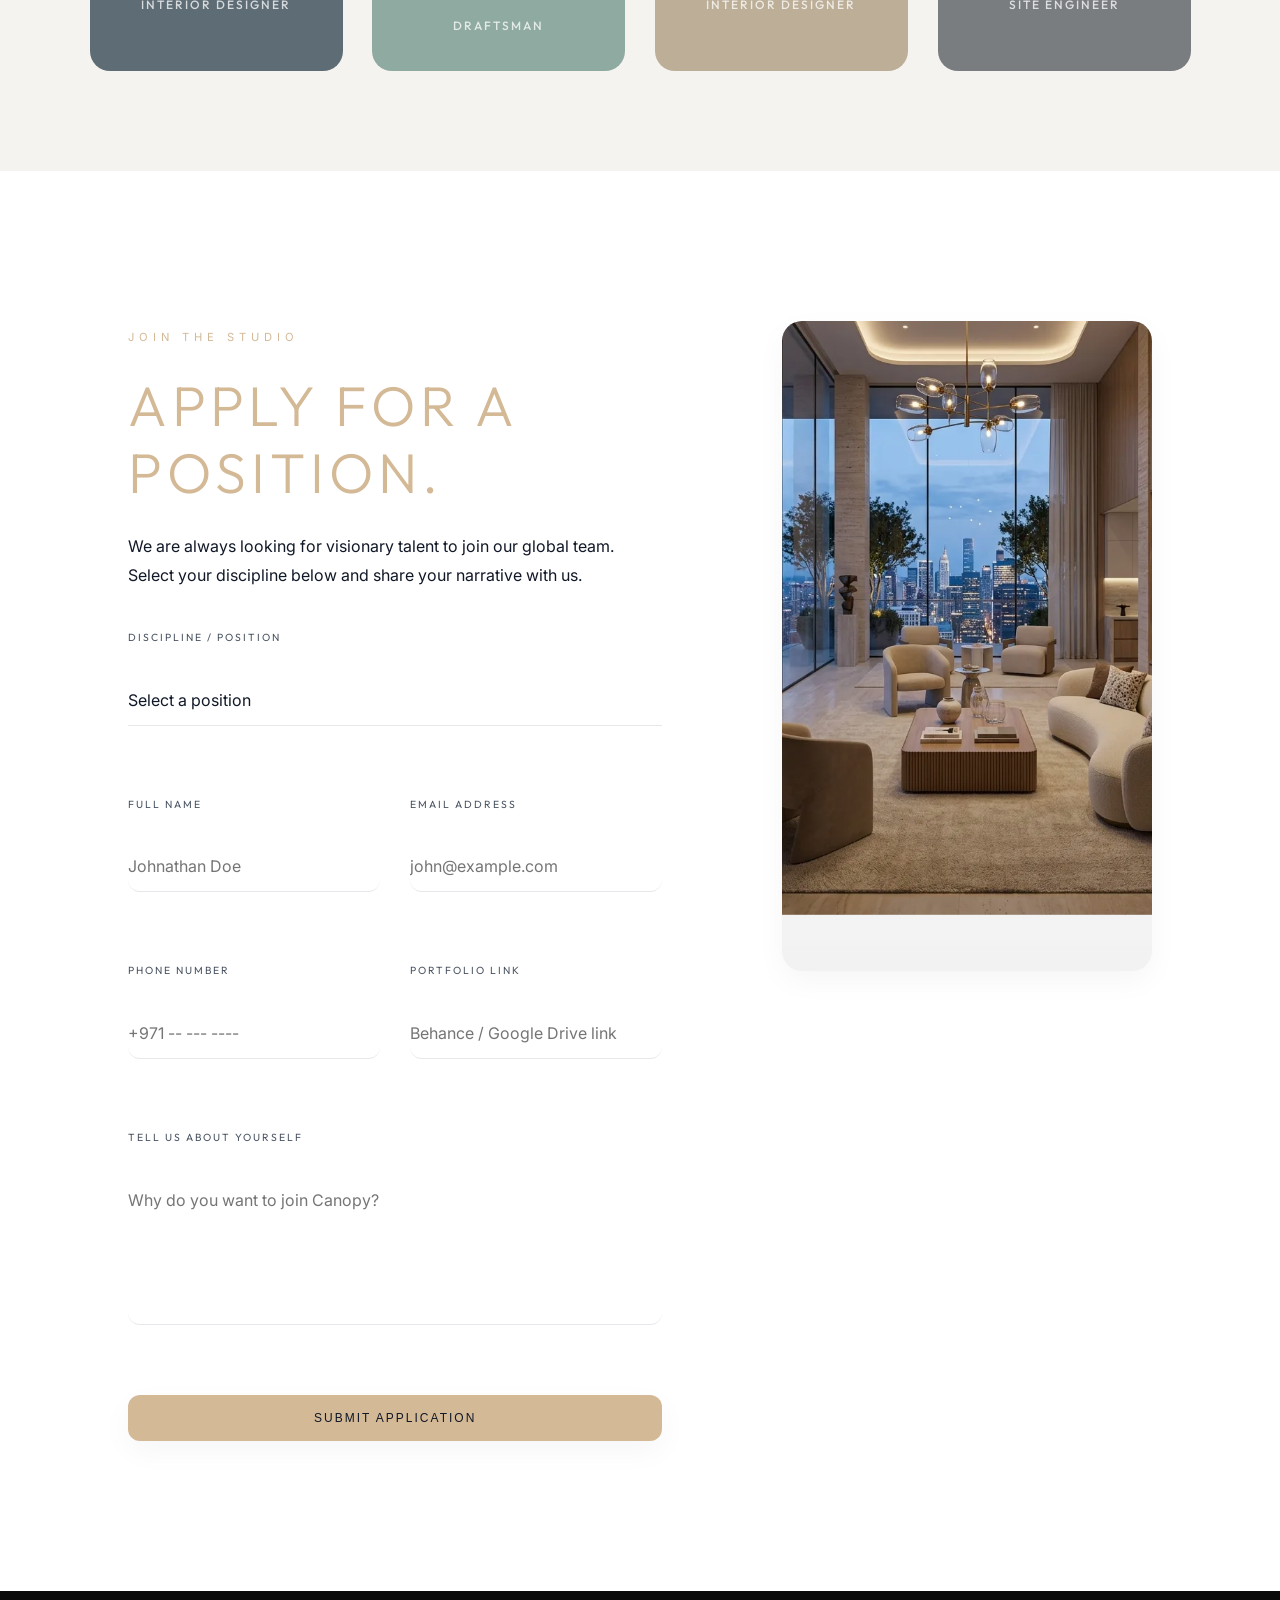
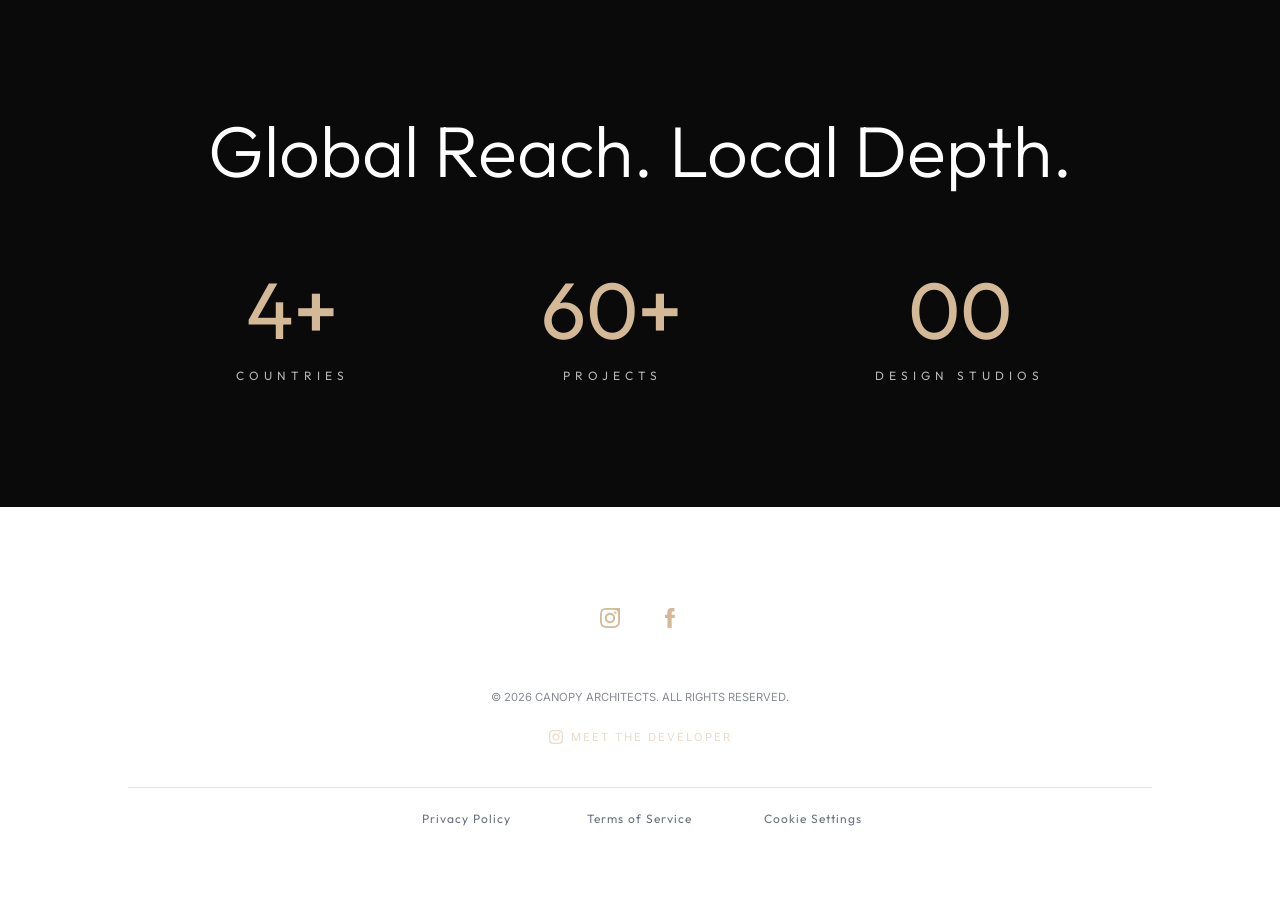
==== commit 9ade0e27: "55" ====
--- a/about.html
+++ b/about.html
@@ -6,6 +6,7 @@
     <meta name="color-scheme" content="light">
     <title>About Us | Canopy Architects</title>
     <link rel="stylesheet" href="style.css">
+    <link rel="stylesheet" href="careers.css">
     <script src="assets/lenis.min.js"></script>
 </head>
 <body>
@@ -16,11 +17,9 @@
         <a href="index.html" class="logo">Canopy</a>
         <nav class="desktop-nav">
             <a href="index.html">Home</a>
-            <a href="portfolio.html">Portfolio</a>
+            <a href="portfolio.html">Projects</a>
+            <a href="services.html">Services</a>
             <a href="about.html">About Us</a>
-            <a href="team.html">Our Team</a>
-            <a href="services.html">Services</a>
-            <a href="careers.html">Careers</a>
             <a href="contact.html">Contact Us</a>
         </nav>
         <div class="menu-toggle" id="menuToggle">
@@ -34,11 +33,9 @@
         <div class="back-to-site" id="menuCloseBtn">BACK</div>
         <ul class="menu-links">
             <li><a href="index.html" data-text="Home">Home</a></li>
-            <li><a href="portfolio.html" data-text="Portfolio">Portfolio</a></li>
+            <li><a href="portfolio.html" data-text="Projects">Projects</a></li>
+            <li><a href="services.html" data-text="Services">Services</a></li>
             <li><a href="about.html" data-text="About Us">About Us</a></li>
-            <li><a href="team.html" data-text="Our Team">Our Team</a></li>
-            <li><a href="services.html" data-text="Services">Services</a></li>
-            <li><a href="careers.html" data-text="Careers">Careers</a></li>
             <li><a href="contact.html" data-text="Contact">Contact</a></li>
         </ul>
     </div>
@@ -65,7 +62,7 @@
                 <div class="narrative-text-card">
                     <span class="narrative-label">WHO WE ARE</span>
                     <h2 class="narrative-title">Our Story</h2>
-                    <p class="narrative-para">Canopy Architects is a luxury interior design and fit-out company serving clients across the UAE and Kerala. We specialize in creating sophisticated residential and corporate spaces that combine elegance, functionality, and precision craftsmanship. From concept to completion, we deliver bespoke interiors that reflect our clients' vision with excellence and attention to detail.</p>
+                    <p class="narrative-para">Canopy Architects is a luxury interior design and fit-out company serving clients across Kerala. We specialize in creating sophisticated residential and corporate spaces that combine elegance, functionality, and precision craftsmanship. From concept to completion, we deliver bespoke interiors that reflect our clients' vision with excellence and attention to detail.</p>
                     <p class="narrative-para">Our journey is defined by the pursuit of "articulated silence" &mdash; the belief that the most powerful spaces are those that speak through their details rather than their noise. We bridge the gap between traditional poetics and modern curation, ensuring every project is a timeless expression of identity.</p>
                 </div>
             </div>
@@ -82,6 +79,169 @@
                     <h2 class="narrative-title">Excellence in Curation</h2>
                     <p class="narrative-para">At Canopy, we do not simply design interiors; we craft iconic environments that serve as the background for elevated living. Our team specializes in creating sophisticated residential and corporate spaces that combine surgical precision with artisanal craftsmanship.</p>
                     <p class="narrative-para">From the initial conceptual palette to the final artistic direction, every element is meticulously orchestrated. We work closely with our clients to translate their vision into immersive spatial narratives that define luxury, exclusivity, and enduring value for generations to come.</p>
+                </div>
+            </div>
+        </section>
+
+        <!-- Founders Section -->
+        <section class="team-section white">
+            <div class="team-container">
+                <span class="section-tag center reveal">FOUNDERS & OWNERS</span>
+                <h2 class="team-section-title reveal">The Leadership</h2>
+                
+                <div class="founders-grid">
+                    <!-- Founder 1 -->
+                    <div class="team-card founder-card reveal">
+                        <div class="team-img-container">
+                            <img src="assets/ajmal.jpeg" alt="Ar. Mohammed Ajmal - Founder">
+                        </div>
+                        <div class="team-info">
+                            <h3>Ar. Mohammed Ajmal</h3>
+                            <span class="team-role">Founder</span>
+                            <p class="team-bio">Canopy Architects</p>
+                        </div>
+                    </div>
+                    
+                    <!-- Founder 2 -->
+                    <div class="team-card founder-card reveal">
+                        <div class="team-img-container">
+                            <img src="assets/raneez.jpeg" alt="Ar. Mohammed Raneez - Founder">
+                        </div>
+                        <div class="team-info">
+                            <h3>Ar. Mohammed Raneez</h3>
+                            <span class="team-role">Founder</span>
+                            <p class="team-bio">Canopy Architects, Kerala</p>
+                        </div>
+                    </div>
+
+                    <!-- Founder 3 -->
+                    <div class="team-card founder-card reveal">
+                        <div class="team-img-container">
+                            <img src="assets/nithin.jpeg" alt="Ar. Nithin Narayanan - Founder">
+                        </div>
+                        <div class="team-info">
+                            <h3>Ar. Nithin Narayanan</h3>
+                            <span class="team-role">Founder</span>
+                            <p class="team-bio">Canopy Architects</p>
+                        </div>
+                    </div>
+                </div>
+            </div>
+        </section>
+
+        <!-- Staff Section -->
+        <section class="team-section bg-soft">
+            <div class="team-container">
+                <span class="section-tag center reveal">OUR COLLECTIVE VOICE</span>
+                <h2 class="team-section-title reveal">The Design & Technical Team</h2>
+                
+                <div class="staff-grid">
+                    <!-- Staff 1 -->
+                    <div class="team-card staff-card staff-color-1 reveal">
+                        <div class="team-img-container">
+                            <img src="assets/mahin_afthaz.jpeg" alt="Mahin Afthaz">
+                        </div>
+                        <div class="team-info">
+                            <h3>Mahin Afthaz</h3>
+                            <span class="team-role">Interior Designer</span>
+                        </div>
+                    </div>
+
+                    <!-- Staff 2 -->
+                    <div class="team-card staff-card staff-color-2 reveal">
+                        <div class="team-img-container">
+                            <img src="assets/khadeejath_lifshana.jpeg" alt="Khadeejath Lifshana">
+                        </div>
+                        <div class="team-info">
+                            <h3>Khadeejath Lifshana</h3>
+                            <span class="team-role">Draftsman</span>
+                        </div>
+                    </div>
+
+                    <!-- Staff 3 -->
+                    <div class="team-card staff-card staff-color-3 reveal">
+                        <div class="team-img-container">
+                            <img src="assets/asiyath_sajwa.jpeg" alt="Asiyath Sajwa">
+                        </div>
+                        <div class="team-info">
+                            <h3>Asiyath Sajwa</h3>
+                            <span class="team-role">Interior Designer</span>
+                        </div>
+                    </div>
+
+                    <!-- Staff 4 -->
+                    <div class="team-card staff-card staff-color-4 reveal">
+                        <div class="team-img-container">
+                            <img src="assets/bahuleyan_c.jpeg" alt="Bahuleyan. C" style="object-position: center center;">
+                        </div>
+                        <div class="team-info">
+                            <h3>Bahuleyan. C</h3>
+                            <span class="team-role">Site Engineer</span>
+                        </div>
+                    </div>
+                </div>
+            </div>
+        </section>
+
+        <!-- Application / Careers Section -->
+        <section class="application-section section-padding white" id="careers">
+            <div class="container">
+                <div class="application-split reveal">
+                    <div class="application-form-area">
+                        <span class="section-tag reveal">JOIN THE STUDIO</span>
+                        <h2 class="section-title reveal">Apply for a <span class="script">Position.</span></h2>
+                        <p class="section-description reveal" style="max-width: 100%; margin-bottom: 40px; text-align: left;">We are always looking for visionary talent to join our global team. Select your discipline below and share your narrative with us.</p>
+                        
+                        <form id="careersForm" class="inquiry-form inline-form reveal">
+                            <div class="form-group">
+                                <label>DISCIPLINE / POSITION</label>
+                                <select id="career_position" required>
+                                    <option value="" disabled selected>Select a position</option>
+                                    <option value="Senior Interior Designer">Senior Interior Designer</option>
+                                    <option value="3D Visualizer">3D Visualizer</option>
+                                    <option value="Interior Architect">Interior Architect</option>
+                                    <option value="Junior Design Analyst">Junior Design Analyst</option>
+                                    <option value="Internship (General)">Internship (General)</option>
+                                </select>
+                            </div>
+                            <div class="form-row">
+                                <div class="form-group">
+                                    <label>FULL NAME</label>
+                                    <input type="text" id="career_name" placeholder="Johnathan Doe" required>
+                                </div>
+                                <div class="form-group">
+                                    <label>EMAIL ADDRESS</label>
+                                    <input type="email" id="career_email" placeholder="john@example.com" required>
+                                </div>
+                            </div>
+                            <div class="form-row">
+                                <div class="form-group">
+                                    <label>PHONE NUMBER</label>
+                                    <input type="tel" id="career_phone" placeholder="+971 -- --- ----" required>
+                                </div>
+                                <div class="form-group">
+                                    <label>PORTFOLIO LINK</label>
+                                    <input type="url" id="career_portfolio" placeholder="Behance / Google Drive link" required>
+                                </div>
+                            </div>
+                            <div class="form-group">
+                                <label>TELL US ABOUT YOURSELF</label>
+                                <textarea id="career_message" placeholder="Why do you want to join Canopy?"></textarea>
+                            </div>
+                            
+                            <button type="submit" class="btn primary" style="width: 100%;" id="submitBtn">
+                                <span class="btn-text">SUBMIT APPLICATION</span>
+                                <div class="btn-loader"></div>
+                            </button>
+                        </form>
+                    </div>
+
+                    <div class="application-visual reveal">
+                        <div class="visual-wrap">
+                            <img src="assets/about_intro_render.webp" alt="Canopy Studio Life" class="parallax-img">
+                            <div class="visual-overlay"></div>
+                        </div>
+                    </div>
                 </div>
             </div>
         </section>
@@ -113,7 +273,6 @@
                         <svg viewBox="0 0 24 24" width="20" height="20" fill="currentColor"><path d="M12 2.163c3.204 0 3.584.012 4.85.07 3.252.148 4.771 1.691 4.919 4.919.058 1.265.069 1.645.069 4.849 0 3.205-.012 3.584-.069 4.849-.149 3.225-1.664 4.771-4.919 4.919-1.266.058-1.644.07-4.85.07-3.204 0-3.584-.012-4.849-.07-3.26-.149-4.771-1.699-4.919-4.92-.058-1.265-.07-1.644-.07-4.849 0-3.204.013-3.583.07-4.849.149-3.227 1.664-4.771 4.919-4.919 1.266-.057 1.645-.069 4.849-.069zm0-2.163c-3.259 0-3.667.014-4.947.072-4.358.2-6.78 2.618-6.98 6.98-.059 1.281-.073 1.689-.073 4.948 0 3.259.014 3.668.072 4.948.2 4.358 2.618 6.78 6.98 6.98 1.281.058 1.689.072 4.948.072 3.259 0 3.668-.014 4.948-.072 4.354-.2 6.782-2.618 6.979-6.98.059-1.28.073-1.689.073-4.948 0-3.259-.014-3.667-.072-4.948.2 4.358 2.618 6.78 6.98 6.98 1.281.058 1.689.072 4.948.072 3.259 0 3.668-.014 4.948-.072 4.354-.2 6.782-2.618 6.979-6.98.059-1.28.073-1.689.073-4.948 0-3.259-.014-3.667-.072-4.947-.196-4.354-2.617-6.78-6.979-6.98-1.281-.059-1.69-.073-4.949-.073zm0 5.838c-3.403 0-6.162 2.759-6.162 6.162s2.759 6.163 6.162 6.163 6.162-2.759 6.162-6.163-2.759-6.162-6.162-6.162zm0 10.162c-2.209 0-4-1.79-4-4 0-2.209 1.791-4 4-4s4 1.791 4 4c0 2.21-1.791 4-4 4zm6.406-11.845c-.796 0-1.441.645-1.441 1.44s.645 1.44 1.441 1.44c.795 0 1.439-.645 1.439-1.44s-.644-1.44-1.439-1.44z"/></svg>
                     </a>
                     <div class="insta-dropdown">
-                        <a href="https://www.instagram.com/canopy_dubai?igsh=bjd2OTZ0dzBxOWw1" target="_blank">Canopy Dubai</a>
                         <a href="https://www.instagram.com/canopy_company?igsh=MW9weWg5a3Y2YWJnZA==" target="_blank">Canopy Kerala</a>
                     </div>
                 </div>
@@ -135,11 +294,12 @@
     </main>
 
     <!-- WhatsApp Floating Button -->
-    <a href="https://wa.me/971563451439" class="whatsapp-float" target="_blank" aria-label="Chat on WhatsApp">
+    <a href="https://wa.me/918089231332" class="whatsapp-float" target="_blank" aria-label="Chat on WhatsApp">
         <svg viewBox="0 0 24 24" width="24" height="24" fill="currentColor"><path d="M17.472 14.382c-.297-.149-1.758-.867-2.03-.967-.273-.099-.471-.148-.67.15-.197.297-.767.966-.94 1.164-.173.199-.347.223-.644.075-.297-.15-1.255-.463-2.39-1.475-.883-.788-1.48-1.761-1.653-2.059-.173-.297-.018-.458.13-.606.134-.133.298-.347.446-.52.149-.174.198-.298.298-.497.099-.198.05-.371-.025-.52-.075-.149-.669-1.612-.916-2.207-.242-.579-.487-.5-.669-.51-.173-.008-.371-.01-.57-.01-.198 0-.52.074-.792.372-.272.297-1.04 1.016-1.04 2.479 0 1.462 1.065 2.875 1.213 3.074.149.198 2.096 3.2 5.077 4.487.709.306 1.262.489 1.694.625.712.227 1.36.195 1.871.118.571-.085 1.758-.719 2.006-1.413.248-.694.248-1.289.173-1.413-.074-.124-.272-.198-.57-.347m-5.421 7.403h-.004a9.87 9.87 0 01-5.031-1.378l-.361-.214-3.741.982.998-3.648-.235-.374a9.86 9.86 0 01-1.51-5.26c.001-5.45 4.436-9.884 9.888-9.884 2.64 0 5.122 1.03 6.988 2.898a9.825 9.825 0 012.893 6.994c-.003 5.45-4.437 9.884-9.885 9.884m8.411-18.297A11.815 11.815 0 0012.05 0C5.495 0 .16 5.335.157 11.892c0 2.096.547 4.142 1.588 5.945L.057 24l6.305-1.654a11.882 11.882 0 005.683 1.448h.005c6.554 0 11.89-5.335 11.893-11.893a11.821 11.821 0 00-3.48-8.413Z"/></svg>
     </a>
 
     <script src="script.js"></script>
+    <script src="careers.js"></script>
 </body>
 </html>
 
--- a/style.css
+++ b/style.css
@@ -908,7 +908,9 @@
 
 .hero-btns {
     display: flex;
-    gap: 20px;
+    gap: 15px;
+    flex-wrap: wrap;
+    justify-content: center;
 }
 
 .btn {
@@ -3034,5 +3036,316 @@
     color: var(--accent-color);
 }
 
-
-
+/* Schedule Call Modal Overlay & Cards */
+.schedule-modal-overlay {
+    position: fixed;
+    top: 0;
+    left: 0;
+    width: 100vw;
+    height: 100vh;
+    background: rgba(0, 0, 0, 0.78);
+    backdrop-filter: blur(14px);
+    -webkit-backdrop-filter: blur(14px);
+    z-index: 9999;
+    display: flex;
+    align-items: center;
+    justify-content: center;
+    opacity: 0;
+    pointer-events: none;
+    transition: opacity 0.4s cubic-bezier(0.16, 1, 0.3, 1);
+    padding: 20px;
+}
+
+.schedule-modal-overlay.active {
+    opacity: 1;
+    pointer-events: auto;
+}
+
+.schedule-modal-card {
+    background: #141414;
+    border: 1px solid rgba(212, 185, 150, 0.3);
+    border-radius: 24px;
+    padding: 45px 35px 35px;
+    max-width: 500px;
+    width: 100%;
+    position: relative;
+    box-shadow: 0 30px 70px rgba(0, 0, 0, 0.6);
+    transform: scale(0.9) translateY(20px);
+    transition: transform 0.4s cubic-bezier(0.16, 1, 0.3, 1);
+    text-align: center;
+    color: #ffffff;
+}
+
+.schedule-modal-overlay.active .schedule-modal-card {
+    transform: scale(1) translateY(0);
+}
+
+.schedule-modal-close {
+    position: absolute;
+    top: 20px;
+    right: 20px;
+    width: 36px;
+    height: 36px;
+    border-radius: 50%;
+    background: rgba(255, 255, 255, 0.08);
+    border: 1px solid rgba(255, 255, 255, 0.15);
+    color: #ffffff;
+    font-size: 1.2rem;
+    cursor: pointer;
+    display: flex;
+    align-items: center;
+    justify-content: center;
+    transition: all 0.3s ease;
+}
+
+.schedule-modal-close:hover {
+    background: var(--accent-color);
+    color: #111111;
+    border-color: var(--accent-color);
+    transform: rotate(90deg);
+}
+
+.schedule-modal-title {
+    font-family: var(--font-heading);
+    font-size: 2.2rem;
+    font-weight: 300;
+    letter-spacing: -0.5px;
+    margin-bottom: 8px;
+    color: #ffffff;
+}
+
+.schedule-modal-sub {
+    font-family: var(--font-body);
+    font-size: 0.88rem;
+    color: rgba(255, 255, 255, 0.65);
+    margin-bottom: 30px;
+    line-height: 1.5;
+}
+
+.schedule-options-grid {
+    display: flex;
+    flex-direction: column;
+    gap: 14px;
+}
+
+.schedule-option-item {
+    display: flex;
+    align-items: center;
+    justify-content: space-between;
+    padding: 18px 22px;
+    background: rgba(255, 255, 255, 0.04);
+    border: 1px solid rgba(255, 255, 255, 0.12);
+    border-radius: 16px;
+    text-decoration: none;
+    color: #ffffff;
+    transition: all 0.35s cubic-bezier(0.16, 1, 0.3, 1);
+    text-align: left;
+}
+
+.schedule-option-item:hover {
+    background: rgba(212, 185, 150, 0.12);
+    border-color: var(--accent-color);
+    transform: translateY(-3px);
+    box-shadow: 0 12px 30px rgba(0, 0, 0, 0.35);
+}
+
+.schedule-option-info {
+    display: flex;
+    flex-direction: column;
+    gap: 4px;
+}
+
+.schedule-option-location {
+    font-family: var(--font-sans);
+    font-size: 0.68rem;
+    letter-spacing: 3px;
+    text-transform: uppercase;
+    color: var(--accent-color);
+    font-weight: 600;
+}
+
+.schedule-option-number {
+    font-family: var(--font-heading);
+    font-size: 1.25rem;
+    font-weight: 400;
+    color: #ffffff;
+    letter-spacing: 0.5px;
+}
+
+.schedule-option-btn {
+    display: flex;
+    align-items: center;
+    gap: 8px;
+    padding: 10px 18px;
+    background: var(--accent-color);
+    color: #111827;
+    border-radius: 10px;
+    font-family: var(--font-sans);
+    font-size: 0.72rem;
+    font-weight: 600;
+    letter-spacing: 1.5px;
+    text-transform: uppercase;
+    transition: all 0.3s ease;
+    white-space: nowrap;
+}
+
+.schedule-option-item:hover .schedule-option-btn {
+    background: #ffffff;
+    color: #000000;
+    transform: translateX(3px);
+}
+
+@media (max-width: 480px) {
+    .schedule-modal-card {
+        padding: 35px 20px 25px;
+    }
+    .schedule-option-item {
+        flex-direction: column;
+        align-items: flex-start;
+        gap: 12px;
+    }
+    .schedule-option-btn {
+        width: 100%;
+        justify-content: center;
+    }
+}
+
+/* WhatsApp Float Quick Menu Popup */
+.whatsapp-menu-popup {
+    position: fixed;
+    bottom: 100px;
+    right: 30px;
+    width: 300px;
+    background: rgba(18, 18, 18, 0.94);
+    backdrop-filter: blur(20px);
+    -webkit-backdrop-filter: blur(20px);
+    border: 1px solid rgba(255, 255, 255, 0.15);
+    border-radius: 20px;
+    padding: 20px;
+    box-shadow: 0 20px 50px rgba(0, 0, 0, 0.5);
+    z-index: 1001;
+    opacity: 0;
+    visibility: hidden;
+    transform: translateY(15px) scale(0.95);
+    transition: all 0.35s cubic-bezier(0.16, 1, 0.3, 1);
+    pointer-events: none;
+}
+
+.whatsapp-menu-popup.active {
+    opacity: 1;
+    visibility: visible;
+    transform: translateY(0) scale(1);
+    pointer-events: auto;
+}
+
+.wa-popup-header {
+    display: flex;
+    align-items: center;
+    justify-content: space-between;
+    padding-bottom: 14px;
+    margin-bottom: 14px;
+    border-bottom: 1px solid rgba(255, 255, 255, 0.1);
+}
+
+.wa-popup-header span {
+    font-family: var(--font-heading);
+    font-size: 1.05rem;
+    font-weight: 400;
+    color: #ffffff;
+    letter-spacing: 0.5px;
+}
+
+.wa-popup-close {
+    background: transparent;
+    border: none;
+    color: rgba(255, 255, 255, 0.6);
+    font-size: 1.4rem;
+    cursor: pointer;
+    line-height: 1;
+    transition: color 0.2s ease;
+}
+
+.wa-popup-close:hover {
+    color: var(--accent-color);
+}
+
+.wa-popup-options {
+    display: flex;
+    flex-direction: column;
+    gap: 10px;
+}
+
+.wa-popup-item {
+    display: flex;
+    align-items: center;
+    gap: 14px;
+    padding: 12px 14px;
+    background: rgba(255, 255, 255, 0.04);
+    border: 1px solid rgba(255, 255, 255, 0.08);
+    border-radius: 14px;
+    text-decoration: none;
+    transition: all 0.25s ease;
+}
+
+.wa-popup-item:hover {
+    background: rgba(212, 185, 150, 0.14);
+    border-color: var(--accent-color);
+    transform: translateX(4px);
+}
+
+.wa-popup-icon {
+    width: 40px;
+    height: 40px;
+    border-radius: 10px;
+    display: flex;
+    align-items: center;
+    justify-content: center;
+    flex-shrink: 0;
+}
+
+.wa-popup-icon.wa-bg {
+    background: #25D366;
+    color: #ffffff;
+}
+
+.wa-popup-icon.mail-bg {
+    background: rgba(212, 185, 150, 0.2);
+    color: var(--accent-color);
+}
+
+.wa-popup-icon.phone-bg {
+    background: rgba(255, 255, 255, 0.1);
+    color: #ffffff;
+}
+
+.wa-popup-info {
+    display: flex;
+    flex-direction: column;
+}
+
+.wa-popup-title {
+    font-family: var(--font-sans);
+    font-size: 0.85rem;
+    font-weight: 500;
+    color: #ffffff;
+    margin-bottom: 2px;
+}
+
+.wa-popup-sub {
+    font-family: var(--font-body);
+    font-size: 0.75rem;
+    color: rgba(255, 255, 255, 0.6);
+}
+
+@media (max-width: 768px) {
+    .whatsapp-menu-popup {
+        right: 20px;
+        bottom: 90px;
+        width: calc(100vw - 40px);
+        max-width: 320px;
+    }
+}
+
+
+
+
--- a/careers.css
+++ b/careers.css
@@ -0,0 +1,232 @@
+/* Careers Section Styles */
+
+.section-padding {
+    padding: 150px 10%;
+}
+
+.container {
+    max-width: 1400px;
+    margin: 0 auto;
+}
+
+.container-narrow {
+    max-width: 900px;
+}
+
+/* Typography & Global Reveal */
+.reveal {
+    opacity: 0;
+    transform: translateY(30px);
+    transition: all 0.8s cubic-bezier(0.16, 1, 0.3, 1);
+}
+
+.reveal.active {
+    opacity: 1;
+    transform: translateY(0);
+}
+
+.section-tag {
+    display: inline-block;
+    font-size: 0.7rem;
+    letter-spacing: 5px;
+    text-transform: uppercase;
+    color: var(--accent-color);
+    margin-bottom: 25px;
+}
+
+.section-tag.center {
+    display: block;
+    text-align: center;
+}
+
+/* Hero */
+.careers-hero {
+    text-align: center;
+    background-color: var(--bg-color);
+    border-bottom: 1px solid var(--divider);
+}
+
+.hero-title {
+    font-family: var(--font-heading);
+    font-size: 5rem;
+    font-weight: 300;
+    line-height: 1.1;
+    margin-bottom: 30px;
+}
+
+.hero-subtitle {
+    font-size: 1.25rem;
+    color: var(--text-muted);
+    max-width: 600px;
+    margin: 0 auto;
+}
+
+/* Application Section (Consolidated Form) */
+.application-split {
+    display: grid;
+    grid-template-columns: 1.2fr 0.8fr;
+    gap: 100px;
+    align-items: flex-start;
+}
+
+.application-form-area {
+    padding-right: 20px;
+}
+
+.section-title {
+    font-family: var(--font-heading);
+    font-size: 3.5rem;
+    font-weight: 300;
+    margin-bottom: 25px;
+    line-height: 1.2;
+}
+
+.inquiry-form .form-group {
+    margin-bottom: 30px;
+}
+
+.inquiry-form label {
+    display: block;
+    font-family: var(--font-sans);
+    font-size: 0.65rem;
+    letter-spacing: 2px;
+    margin-bottom: 12px;
+    color: var(--text-muted);
+}
+
+.inquiry-form input,
+.inquiry-form select,
+.inquiry-form textarea {
+    width: 100%;
+    padding: 15px 0;
+    background: transparent;
+    border: none;
+    border-bottom: 1px solid var(--divider);
+    font-family: var(--font-body);
+    font-size: 1rem;
+    color: var(--text-color);
+    transition: all 0.3s ease;
+}
+
+.inquiry-form select {
+    cursor: pointer;
+    -webkit-appearance: none;
+    appearance: none;
+    border-radius: 0;
+}
+
+.inquiry-form input:focus,
+.inquiry-form select:focus,
+.inquiry-form textarea:focus {
+    outline: none;
+    border-color: var(--accent-color);
+}
+
+.form-row {
+    display: grid;
+    grid-template-columns: 1fr 1fr;
+    gap: 30px;
+}
+
+.inquiry-form textarea {
+    height: 120px;
+    resize: none;
+}
+
+/* Visuals */
+.application-visual {
+    position: sticky;
+    top: 150px;
+}
+
+.visual-wrap {
+    position: relative;
+    border-radius: var(--radius-lg);
+    overflow: hidden;
+    height: 650px;
+    box-shadow: var(--shadow-soft);
+}
+
+.visual-wrap img {
+    width: 100%;
+    height: 100%;
+    object-fit: cover;
+}
+
+.visual-overlay {
+    position: absolute;
+    top: 0;
+    left: 0;
+    width: 100%;
+    height: 100%;
+    background: linear-gradient(to bottom, transparent, rgba(0,0,0,0.05));
+}
+
+/* Button & Loader */
+.btn-loader {
+    width: 20px;
+    height: 20px;
+    border: 2px solid rgba(255,255,255,0.3);
+    border-top-color: #fff;
+    border-radius: 50%;
+    animation: spin 0.8s linear infinite;
+    display: none;
+    margin: 0 auto;
+}
+
+.btn.loading .btn-loader {
+    display: block;
+}
+
+.btn.loading .btn-text {
+    display: none;
+}
+
+@keyframes spin {
+    to { transform: rotate(360deg); }
+}
+
+/* Mobile Responsiveness */
+@media (max-width: 1200px) {
+    .application-split {
+        grid-template-columns: 1fr;
+        gap: 80px;
+    }
+    .application-visual {
+        position: static;
+        order: -1;
+    }
+    .visual-wrap {
+        height: 450px;
+    }
+}
+
+@media (max-width: 768px) {
+    .section-padding {
+        padding: 60px 5%;
+    }
+    .hero-title {
+        font-size: 2rem;
+        line-height: 1.4;
+        margin-bottom: 20px;
+    }
+    .section-title {
+        font-size: 1.6rem;
+        line-height: 1.3;
+        margin-bottom: 20px;
+    }
+    .hero-subtitle {
+        font-size: 0.95rem;
+        line-height: 1.6;
+    }
+    .form-row {
+        grid-template-columns: 1fr;
+        gap: 0;
+    }
+    .inquiry-form .form-group {
+        margin-bottom: 25px;
+    }
+    .visual-wrap {
+        height: 300px;
+    }
+}
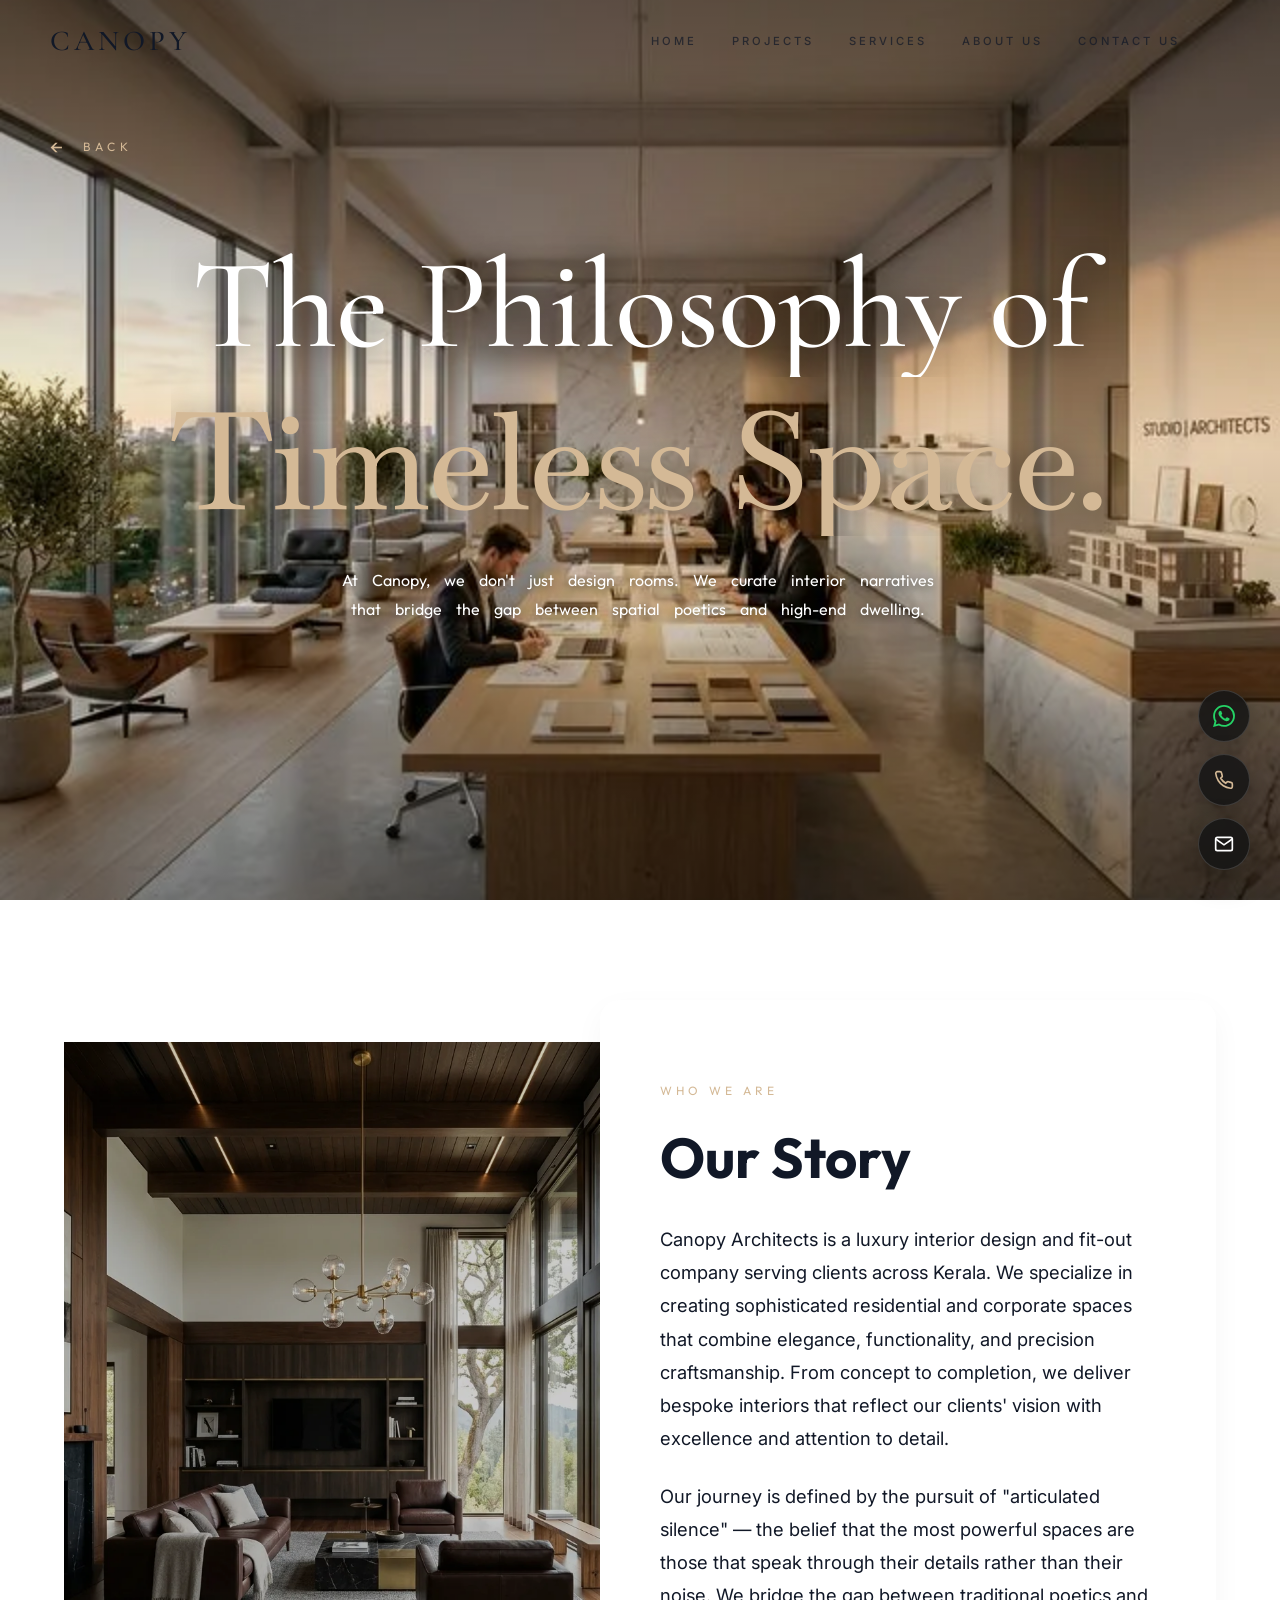
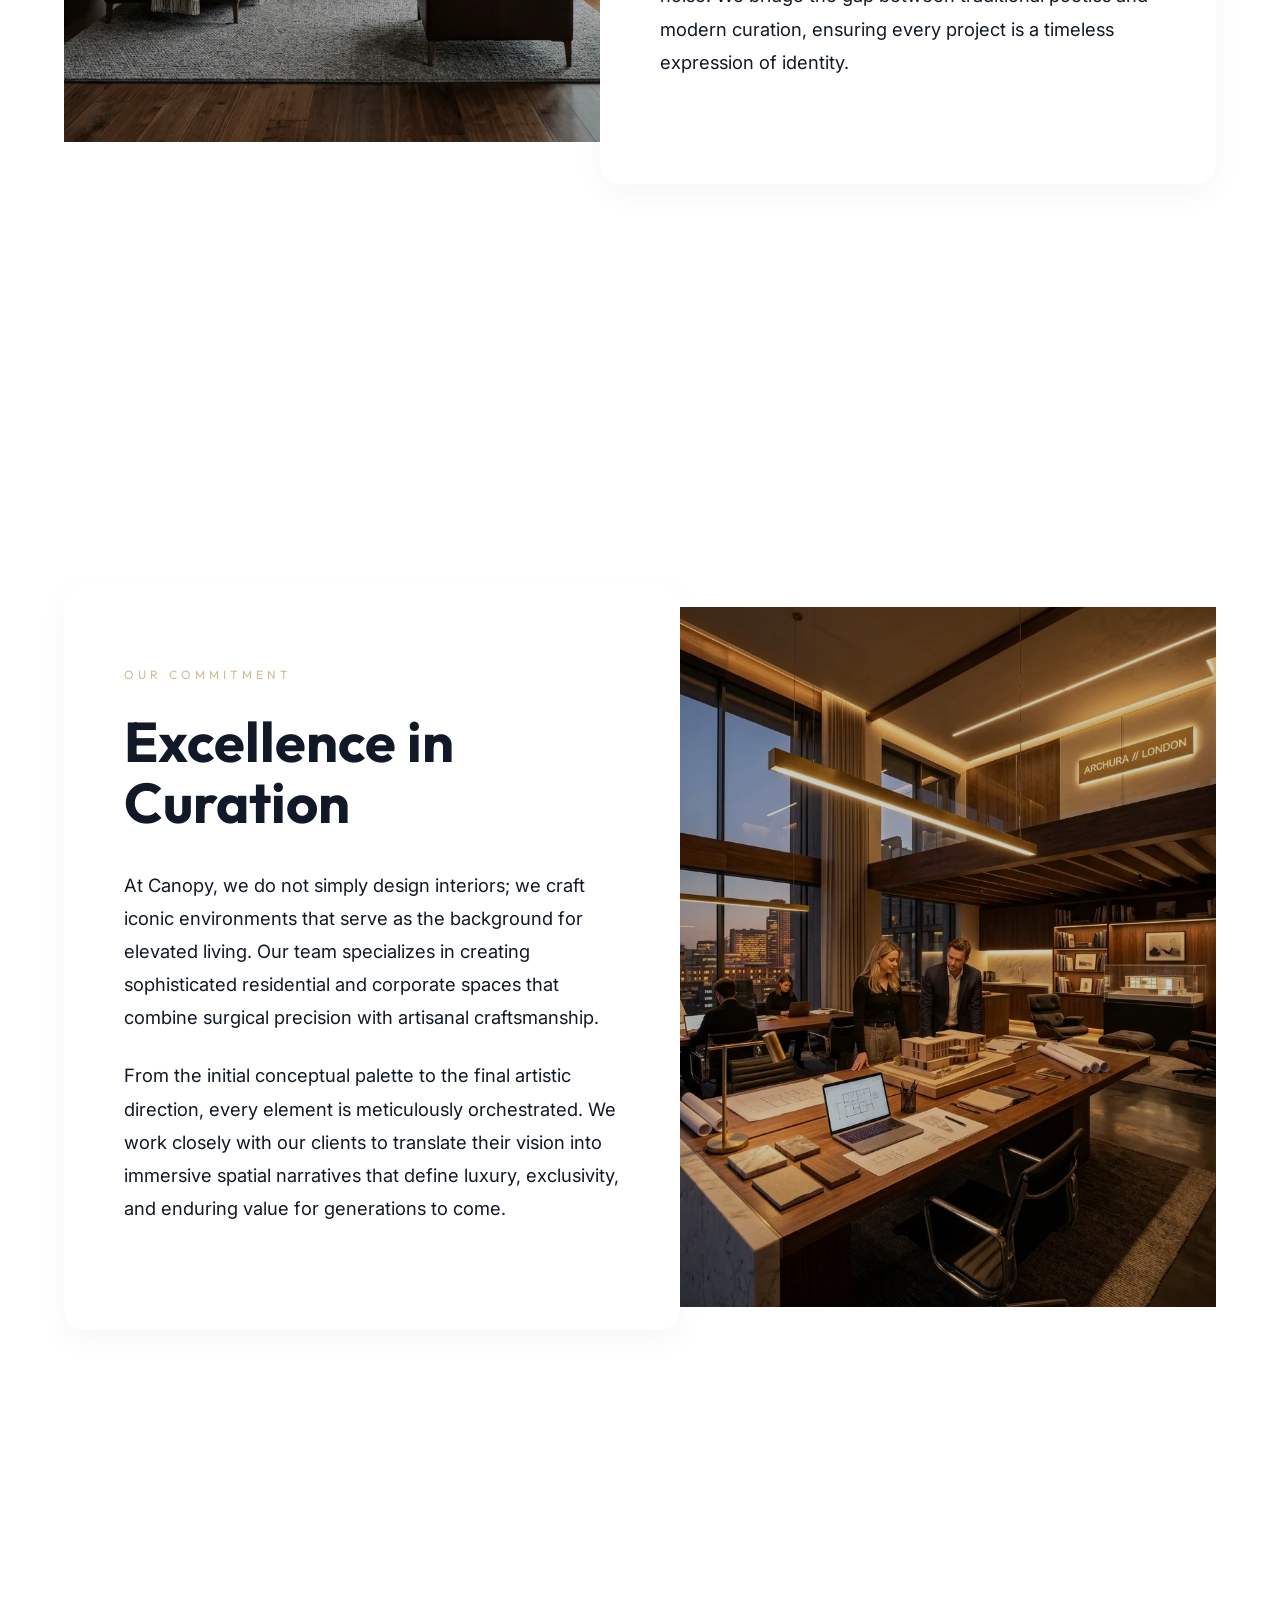
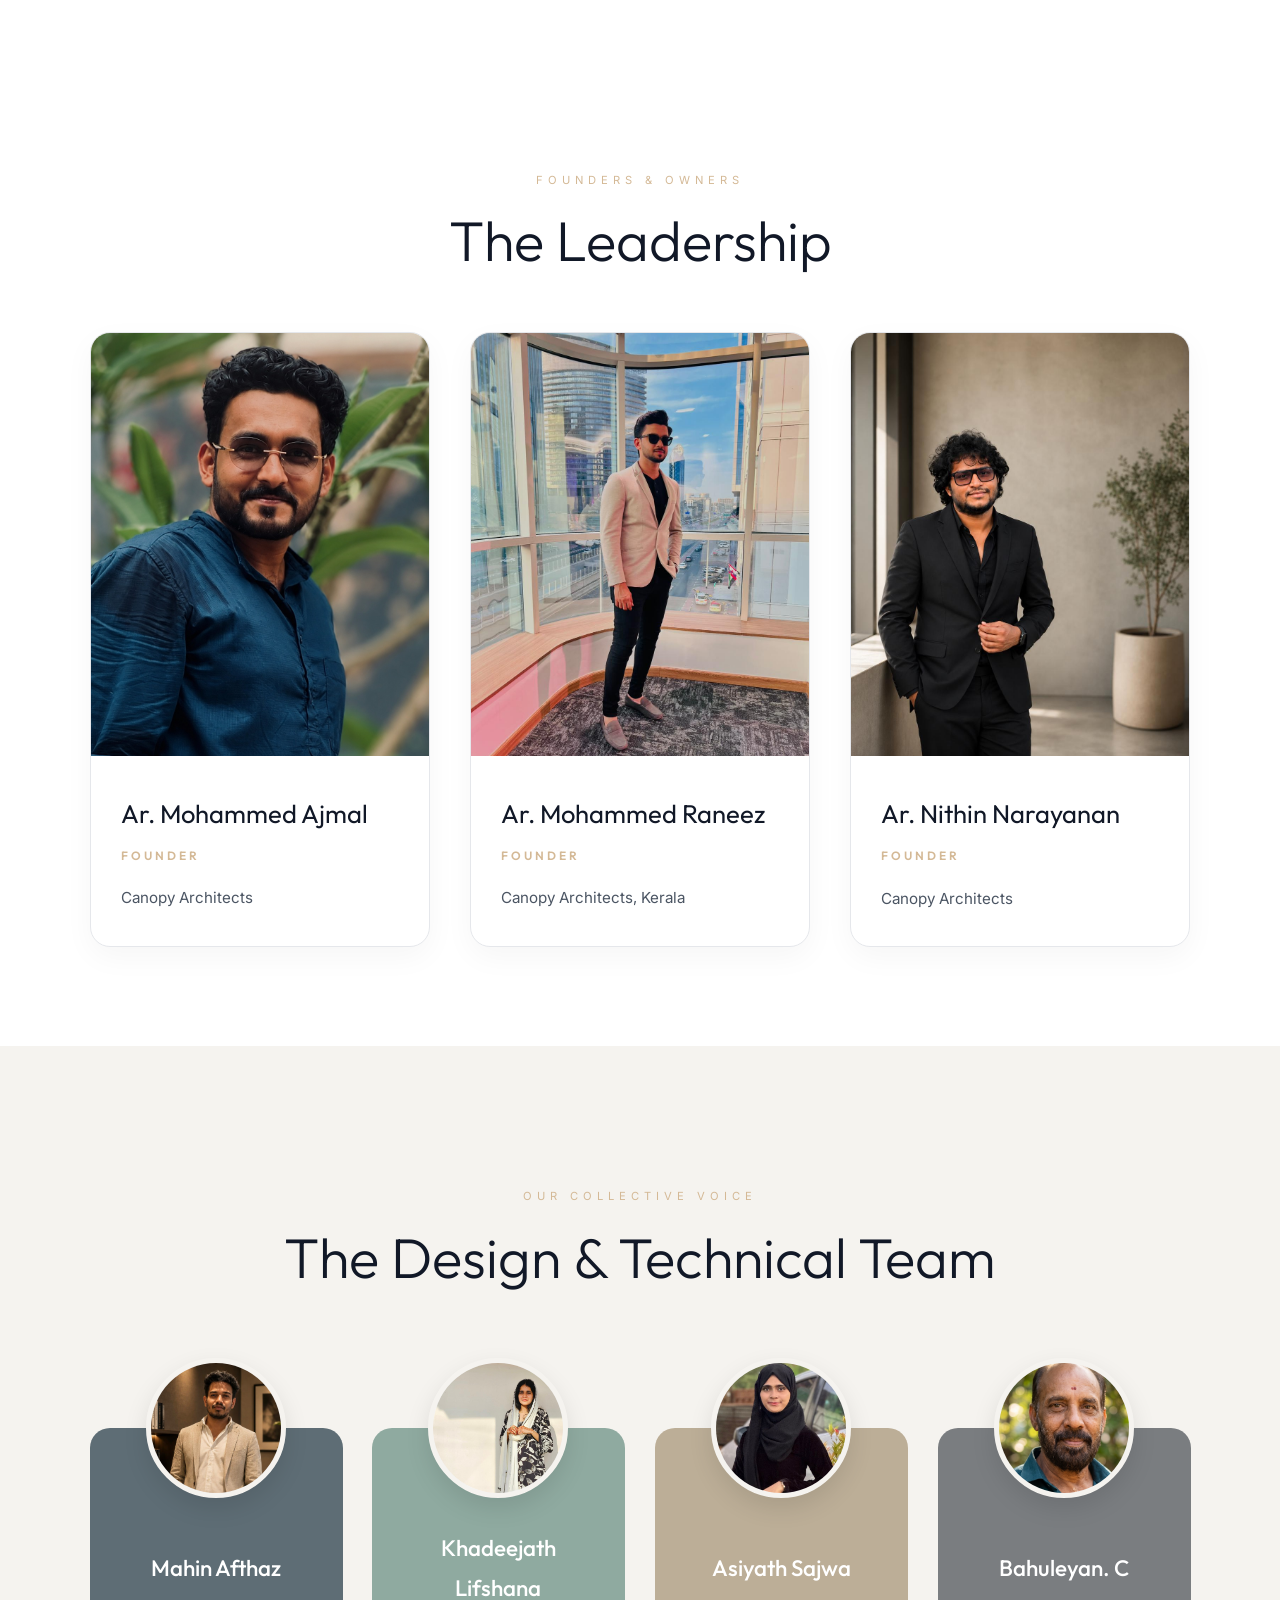
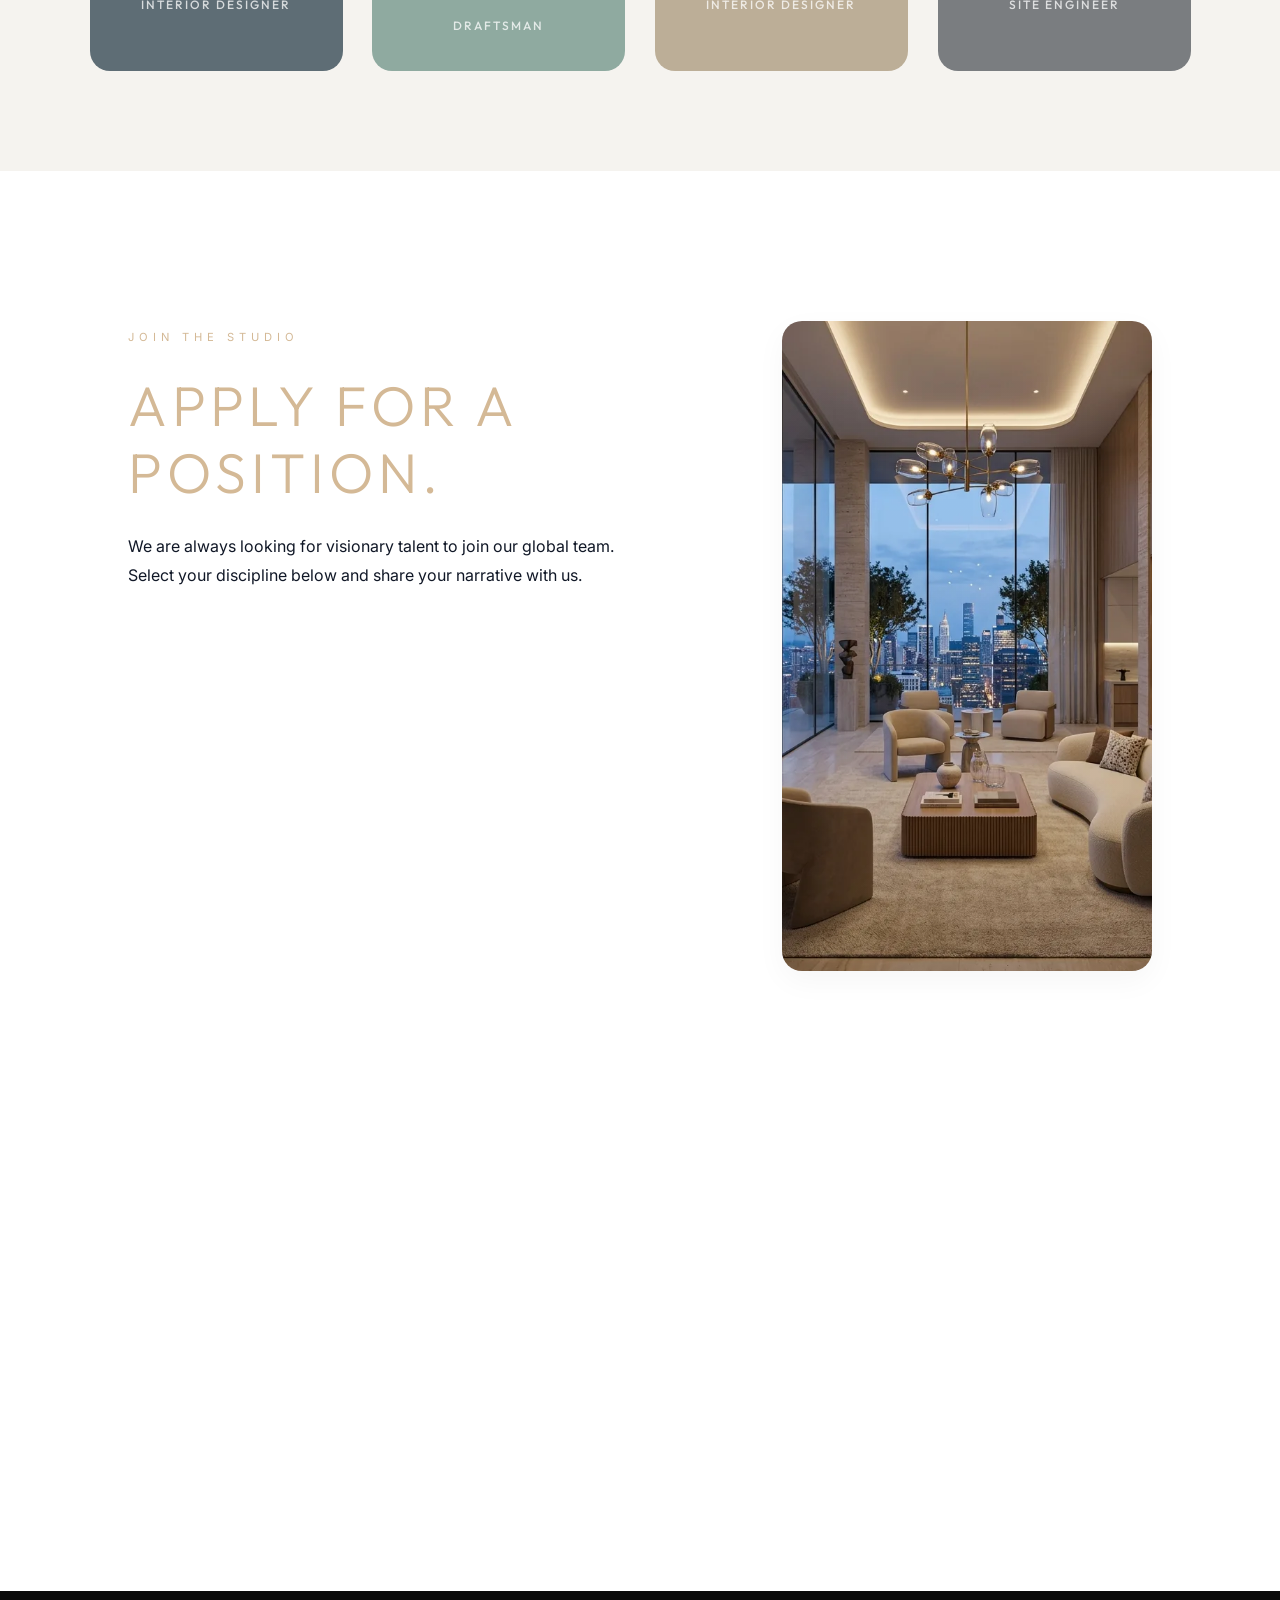
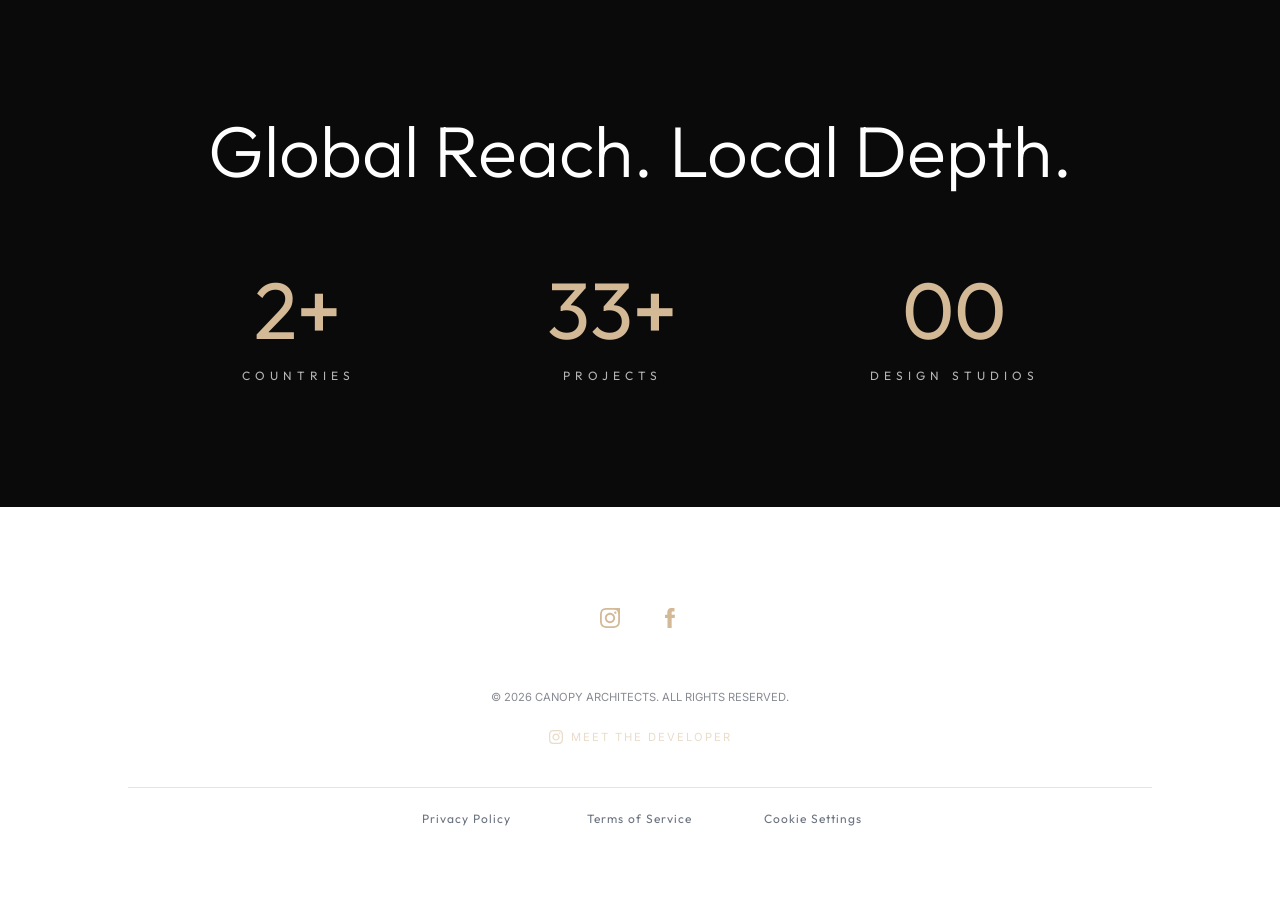
==== commit 08654c5c: "57" ====
--- a/about.html
+++ b/about.html
@@ -293,10 +293,21 @@
         </footer>
     </main>
 
-    <!-- WhatsApp Floating Button -->
-    <a href="https://wa.me/918089231332" class="whatsapp-float" target="_blank" aria-label="Chat on WhatsApp">
-        <svg viewBox="0 0 24 24" width="24" height="24" fill="currentColor"><path d="M17.472 14.382c-.297-.149-1.758-.867-2.03-.967-.273-.099-.471-.148-.67.15-.197.297-.767.966-.94 1.164-.173.199-.347.223-.644.075-.297-.15-1.255-.463-2.39-1.475-.883-.788-1.48-1.761-1.653-2.059-.173-.297-.018-.458.13-.606.134-.133.298-.347.446-.52.149-.174.198-.298.298-.497.099-.198.05-.371-.025-.52-.075-.149-.669-1.612-.916-2.207-.242-.579-.487-.5-.669-.51-.173-.008-.371-.01-.57-.01-.198 0-.52.074-.792.372-.272.297-1.04 1.016-1.04 2.479 0 1.462 1.065 2.875 1.213 3.074.149.198 2.096 3.2 5.077 4.487.709.306 1.262.489 1.694.625.712.227 1.36.195 1.871.118.571-.085 1.758-.719 2.006-1.413.248-.694.248-1.289.173-1.413-.074-.124-.272-.198-.57-.347m-5.421 7.403h-.004a9.87 9.87 0 01-5.031-1.378l-.361-.214-3.741.982.998-3.648-.235-.374a9.86 9.86 0 01-1.51-5.26c.001-5.45 4.436-9.884 9.888-9.884 2.64 0 5.122 1.03 6.988 2.898a9.825 9.825 0 012.893 6.994c-.003 5.45-4.437 9.884-9.885 9.884m8.411-18.297A11.815 11.815 0 0012.05 0C5.495 0 .16 5.335.157 11.892c0 2.096.547 4.142 1.588 5.945L.057 24l6.305-1.654a11.882 11.882 0 005.683 1.448h.005c6.554 0 11.89-5.335 11.893-11.893a11.821 11.821 0 00-3.48-8.413Z"/></svg>
-    </a>
+    <!-- Vertical Floating Actions Stack -->
+    <div class="floating-actions-stack">
+        <!-- WhatsApp -->
+        <a href="https://wa.me/971563451439" target="_blank" class="float-btn float-whatsapp" aria-label="WhatsApp Us" data-tooltip="WhatsApp">
+            <svg viewBox="0 0 24 24" width="22" height="22" fill="currentColor"><path d="M17.472 14.382c-.297-.149-1.758-.867-2.03-.967-.273-.099-.471-.148-.67.15-.197.297-.767.966-.94 1.164-.173.199-.347.223-.644.075-.297-.15-1.255-.463-2.39-1.475-.883-.788-1.48-1.761-1.653-2.059-.173-.297-.018-.458.13-.606.134-.133.298-.347.446-.52.149-.174.198-.298.298-.497.099-.198.05-.371-.025-.52-.075-.149-.669-1.612-.916-2.207-.242-.579-.487-.5-.669-.51-.173-.008-.371-.01-.57-.01-.198 0-.52.074-.792.372-.272.297-1.04 1.016-1.04 2.479 0 1.462 1.065 2.875 1.213 3.074.149.198 2.096 3.2 5.077 4.487.709.306 1.262.489 1.694.625.712.227 1.36.195 1.871.118.571-.085 1.758-.719 2.006-1.413.248-.694.248-1.289.173-1.413-.074-.124-.272-.198-.57-.347m-5.421 7.403h-.004a9.87 9.87 0 01-5.031-1.378l-.361-.214-3.741.982.998-3.648-.235-.374a9.86 9.86 0 01-1.51-5.26c.001-5.45 4.436-9.884 9.888-9.884 2.64 0 5.122 1.03 6.988 2.898a9.825 9.825 0 012.893 6.994c-.003 5.45-4.437 9.884-9.885 9.884m8.411-18.297A11.815 11.815 0 0012.05 0C5.495 0 .16 5.335.157 11.892c0 2.096.547 4.142 1.588 5.945L.057 24l6.305-1.654a11.882 11.882 0 005.683 1.448h.005c6.554 0 11.89-5.335 11.893-11.893a11.821 11.821 0 00-3.48-8.413Z"/></svg>
+        </a>
+        <!-- Direct Call -->
+        <a href="tel:+971563451439" class="float-btn float-call" aria-label="Call Us" data-tooltip="Call +971 563451439">
+            <svg viewBox="0 0 24 24" width="20" height="20" fill="none" stroke="currentColor" stroke-width="2"><path d="M22 16.92v3a2 2 0 0 1-2.18 2 19.79 19.79 0 0 1-8.63-3.07 19.5 19.5 0 0 1-6-6 19.79 19.79 0 0 1-3.07-8.67A2 2 0 0 1 4.11 2h3a2 2 0 0 1 2 1.72 12.84 12.84 0 0 0 .7 2.81 2 2 0 0 1-.45 2.11L8.09 9.91a16 16 0 0 0 6 6l1.27-1.27a2 2 0 0 1 2.11-.45 12.84 12.84 0 0 0 2.81.7A2 2 0 0 1 22 16.92z"/></svg>
+        </a>
+        <!-- Email -->
+        <a href="mailto:hello@canopy.ae" class="float-btn float-email" aria-label="Email Us" data-tooltip="hello@canopy.ae">
+            <svg viewBox="0 0 24 24" width="20" height="20" fill="none" stroke="currentColor" stroke-width="2"><path d="M4 4h16c1.1 0 2 .9 2 2v12c0 1.1-.9 2-2 2H4c-1.1 0-2-.9-2-2V6c0-1.1.9-2 2-2z"/><polyline points="22,6 12,13 2,6"/></svg>
+        </a>
+    </div>
 
     <script src="script.js"></script>
     <script src="careers.js"></script>
--- a/style.css
+++ b/style.css
@@ -99,31 +99,109 @@
     .header-locations { display: none; }
 }
 
-/* WhatsApp Float */
-.whatsapp-float {
+/* Vertical Floating Quick Actions Stack */
+.floating-actions-stack {
     position: fixed;
     bottom: 30px;
     right: 30px;
-    background: rgba(255, 255, 255, 0.9);
-    backdrop-filter: blur(10px);
-    width: 60px;
-    height: 60px;
+    display: flex;
+    flex-direction: column;
+    gap: 12px;
+    z-index: 1000;
+}
+
+.float-btn {
+    position: relative;
+    width: 52px;
+    height: 52px;
     border-radius: 50%;
+    background: rgba(20, 20, 20, 0.85);
+    backdrop-filter: blur(12px);
+    -webkit-backdrop-filter: blur(12px);
+    border: 1px solid rgba(255, 255, 255, 0.15);
     display: flex;
     align-items: center;
     justify-content: center;
-    color: var(--text-color);
-    z-index: 1000;
-    transition: var(--transition);
-    border: 1px solid var(--divider);
-    box-shadow: var(--shadow-soft);
-}
-
-.whatsapp-float:hover {
-    background: var(--accent-color);
-    color: var(--text-color);
-    transform: translateY(-5px);
-    box-shadow: var(--shadow-hover);
+    color: #FFFFFF;
+    text-decoration: none;
+    box-shadow: 0 10px 30px rgba(0, 0, 0, 0.3);
+    transition: all 0.3s cubic-bezier(0.25, 1, 0.5, 1);
+}
+
+.float-btn:hover {
+    transform: translateY(-3px) scale(1.06);
+    border-color: rgba(255, 255, 255, 0.4);
+    box-shadow: 0 12px 35px rgba(0, 0, 0, 0.5);
+}
+
+.float-whatsapp {
+    color: #25D366;
+}
+
+.float-whatsapp:hover {
+    background: #25D366;
+    color: #FFFFFF;
+}
+
+.float-call {
+    color: var(--accent-color, #c9a96e);
+}
+
+.float-call:hover {
+    background: var(--accent-color, #c9a96e);
+    color: #000000;
+}
+
+.float-email {
+    color: #FFFFFF;
+}
+
+.float-email:hover {
+    background: #FFFFFF;
+    color: #000000;
+}
+
+/* Tooltip on hover */
+.float-btn::before {
+    content: attr(data-tooltip);
+    position: absolute;
+    right: 64px;
+    top: 50%;
+    transform: translateY(-50%) translateX(10px);
+    background: rgba(10, 10, 10, 0.92);
+    backdrop-filter: blur(8px);
+    color: #FFFFFF;
+    padding: 6px 14px;
+    border-radius: 20px;
+    font-family: var(--font-sans);
+    font-size: 0.75rem;
+    font-weight: 500;
+    white-space: nowrap;
+    opacity: 0;
+    pointer-events: none;
+    transition: all 0.3s ease;
+    border: 1px solid rgba(255, 255, 255, 0.1);
+    box-shadow: 0 4px 15px rgba(0, 0, 0, 0.3);
+}
+
+.float-btn:hover::before {
+    opacity: 1;
+    transform: translateY(-50%) translateX(0);
+}
+
+@media (max-width: 768px) {
+    .floating-actions-stack {
+        bottom: 20px;
+        right: 20px;
+        gap: 10px;
+    }
+    .float-btn {
+        width: 46px;
+        height: 46px;
+    }
+    .float-btn::before {
+        display: none;
+    }
 }
 
 /* Primary Button Solid */
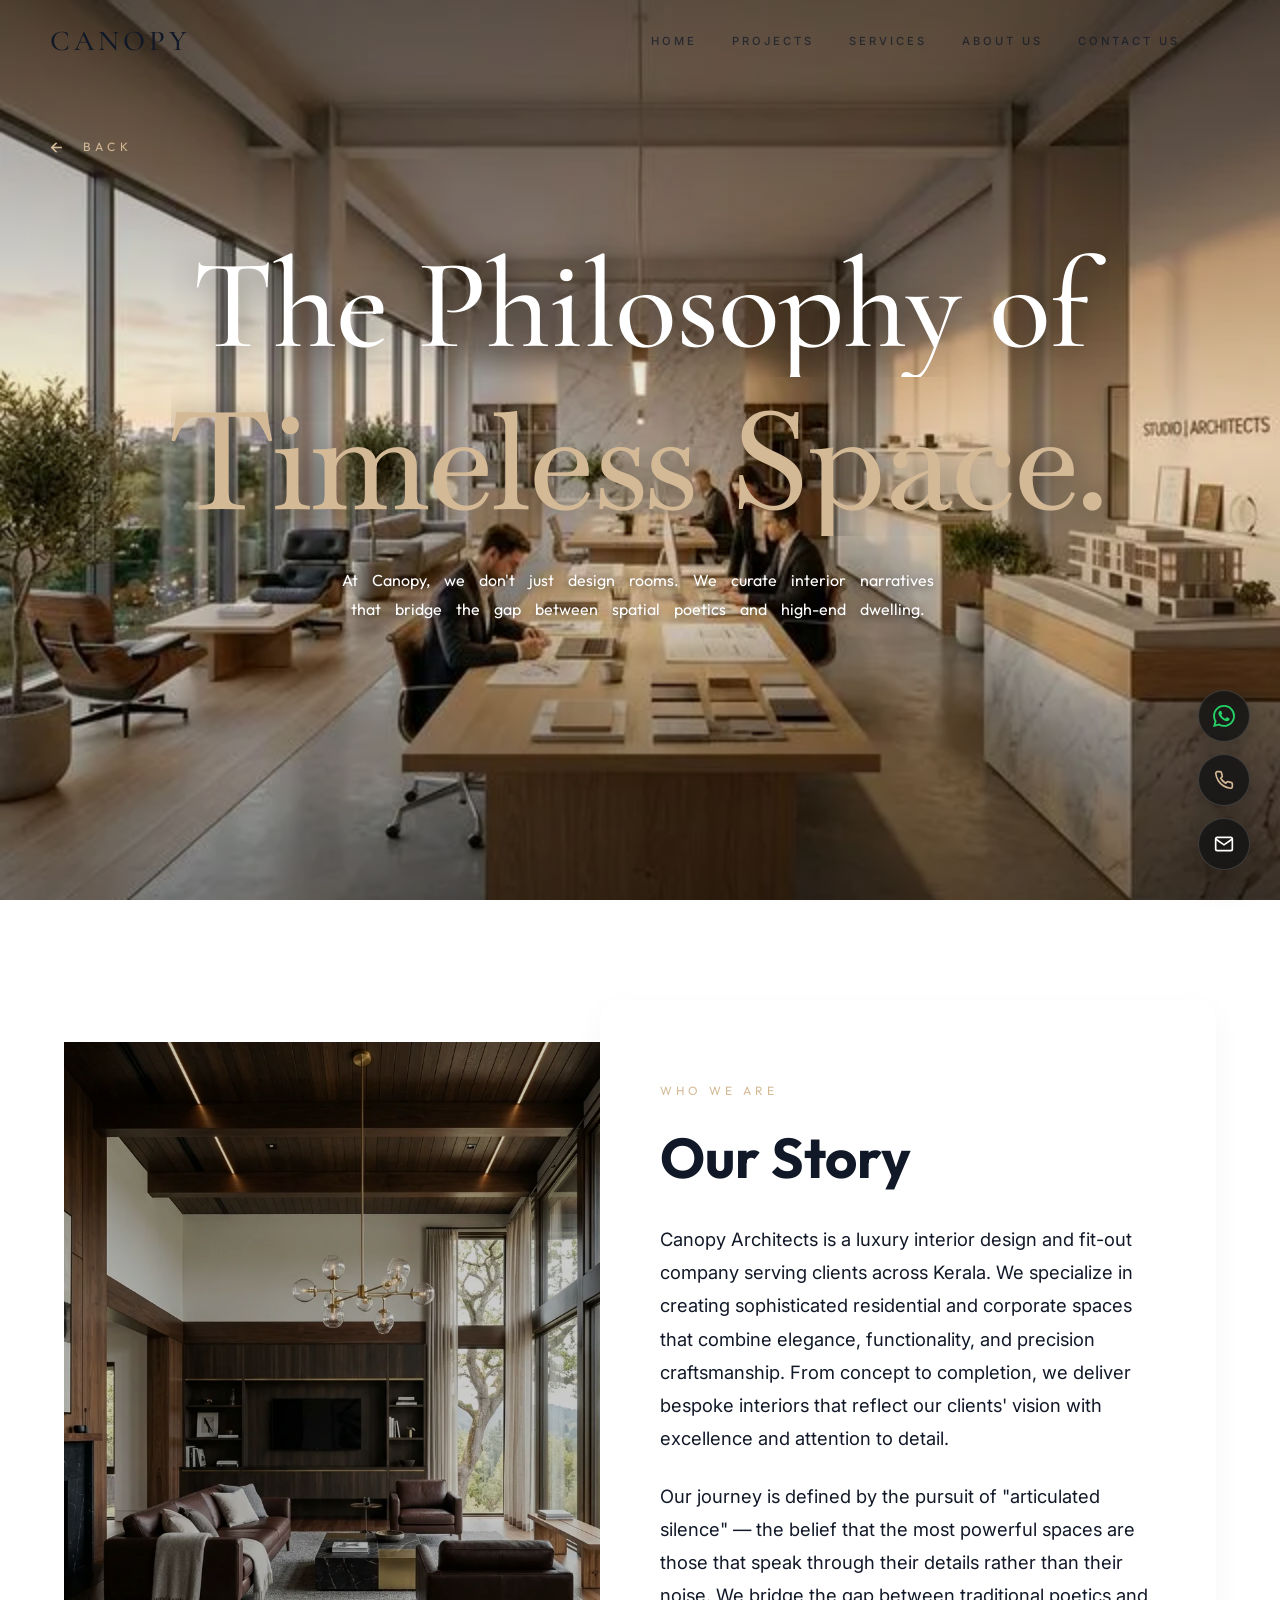
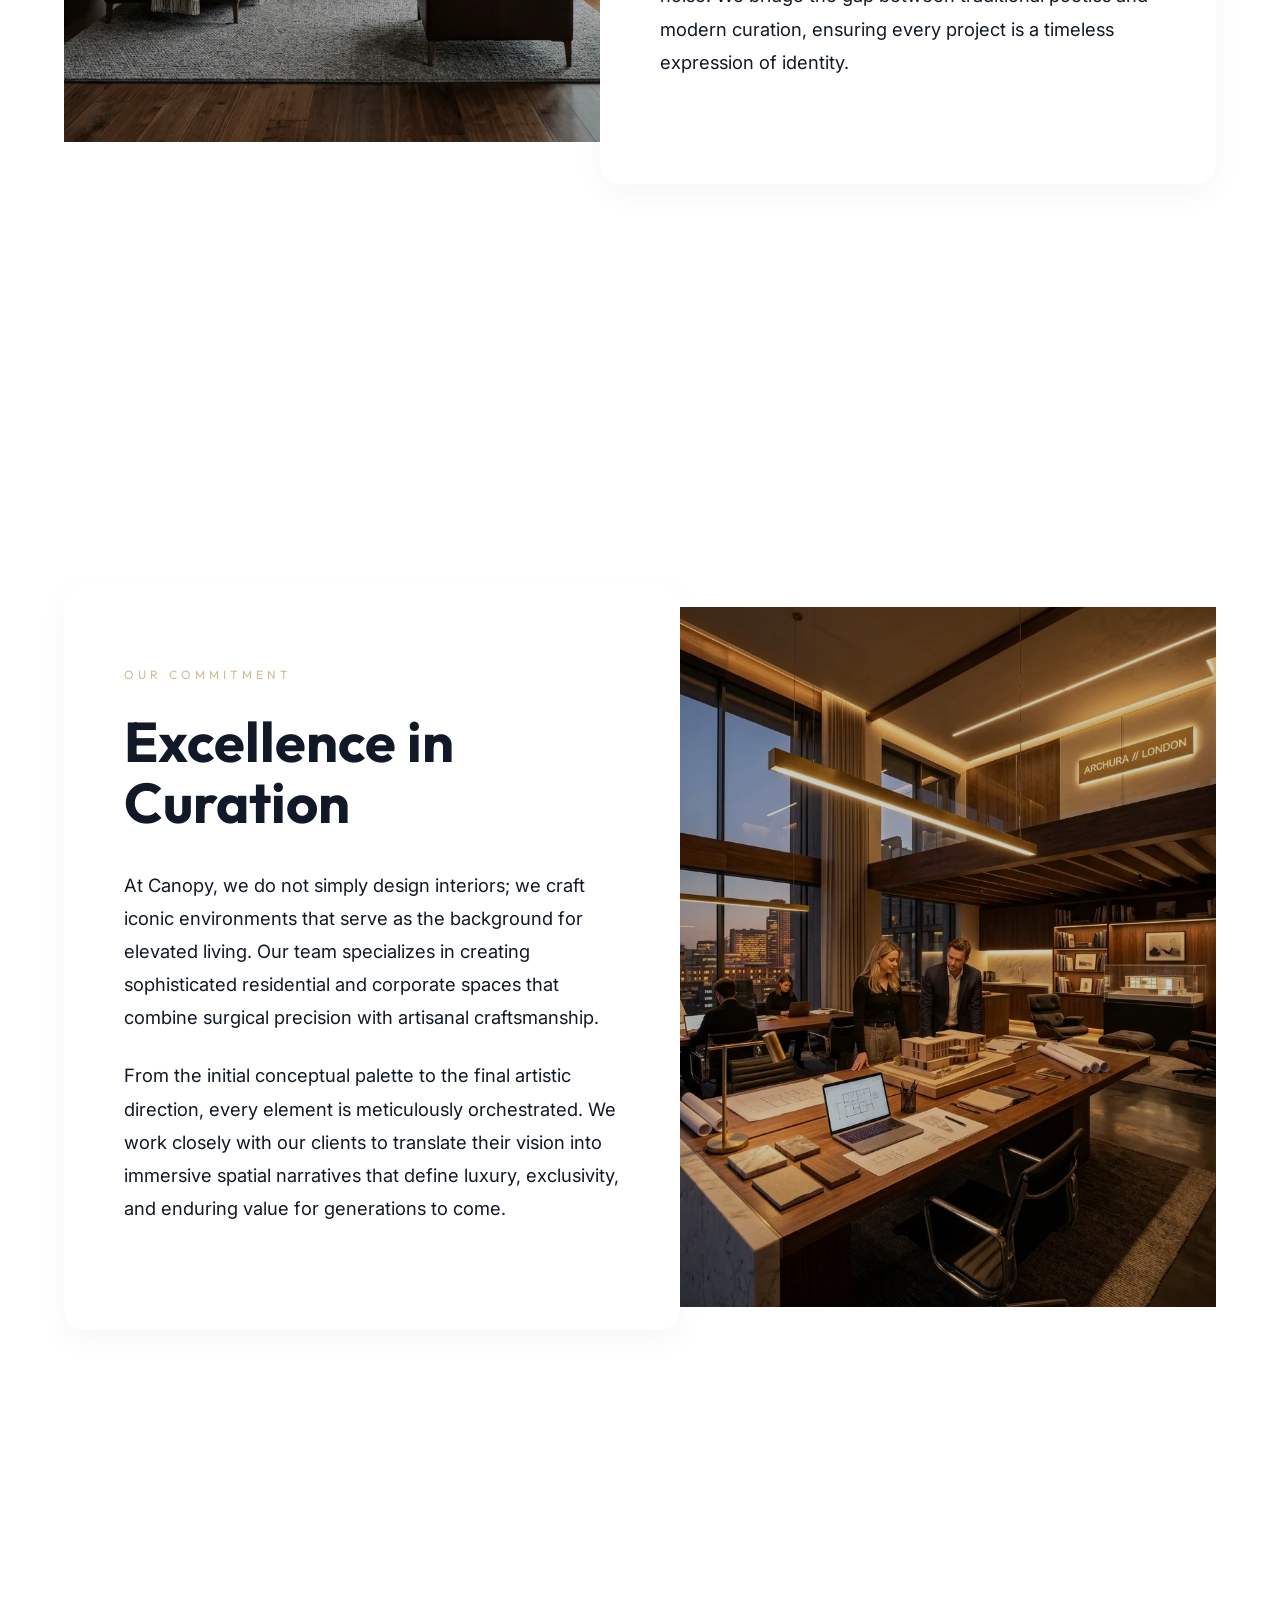
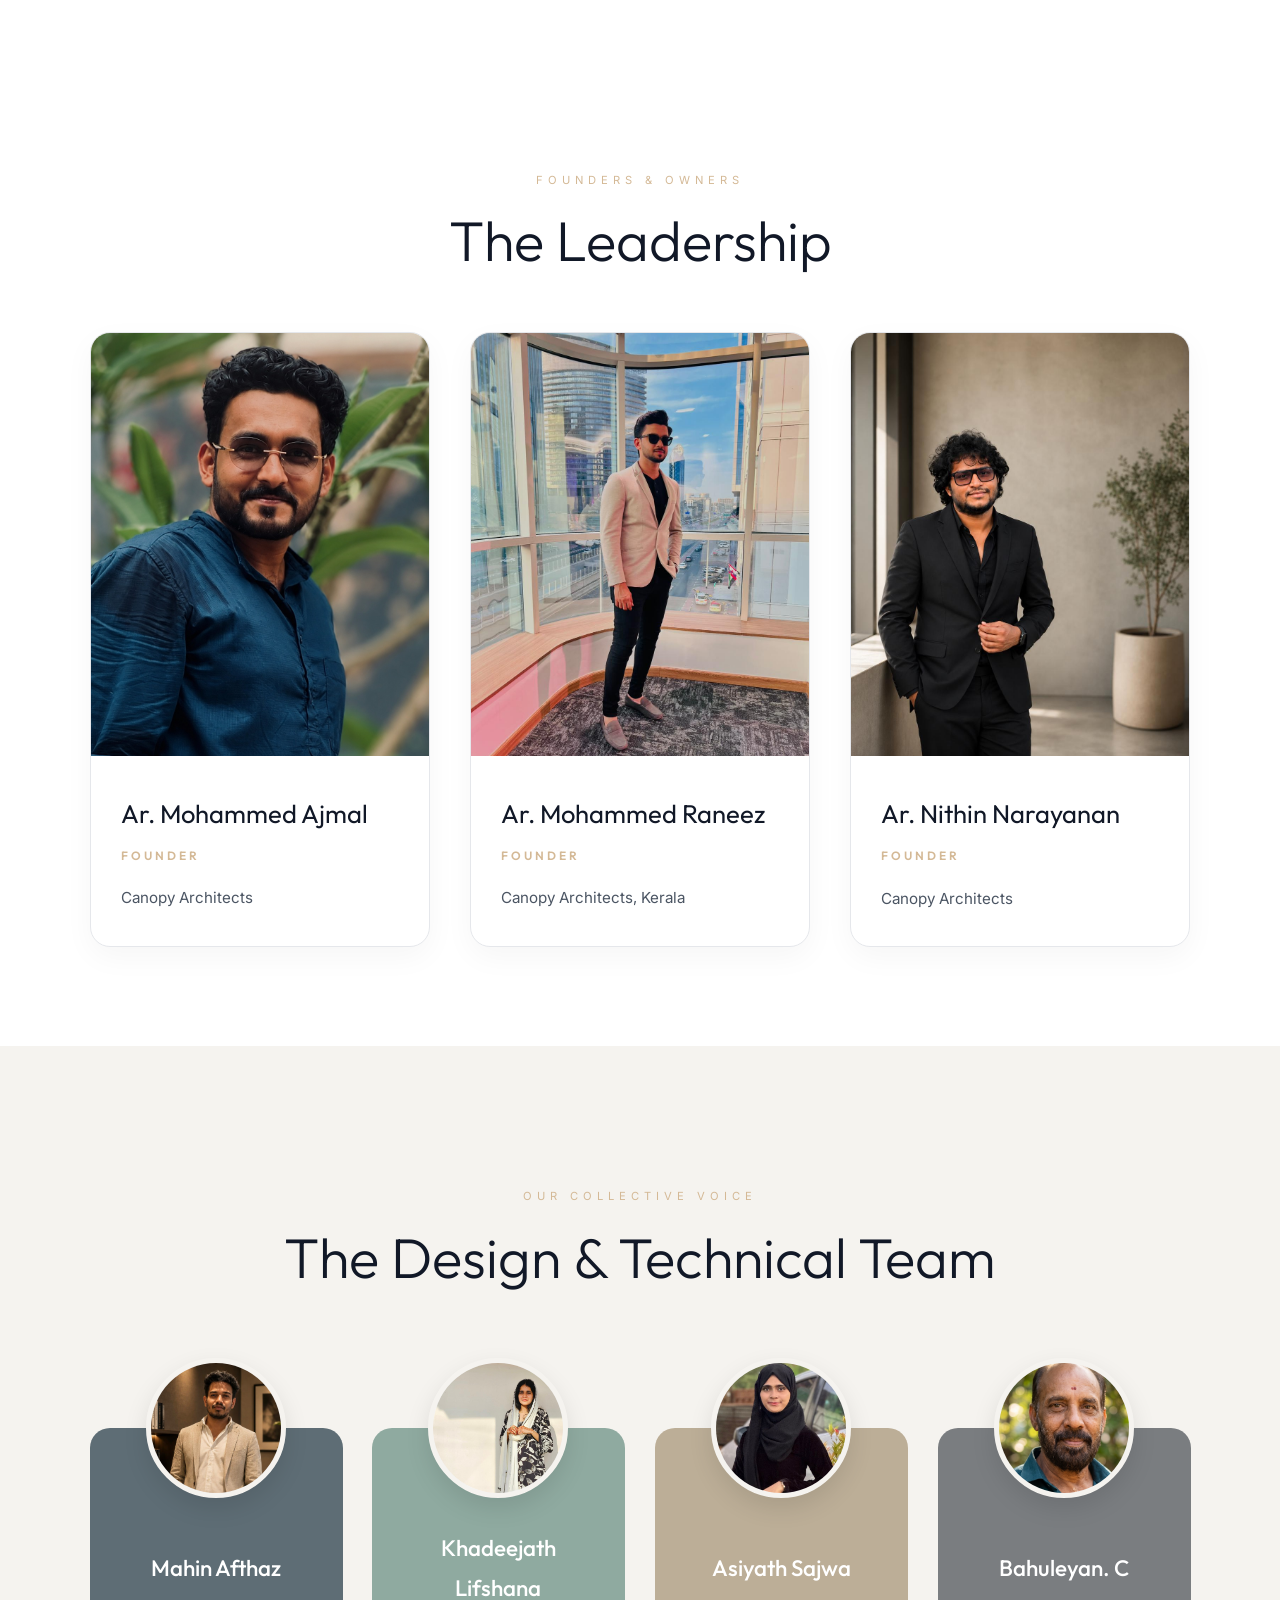
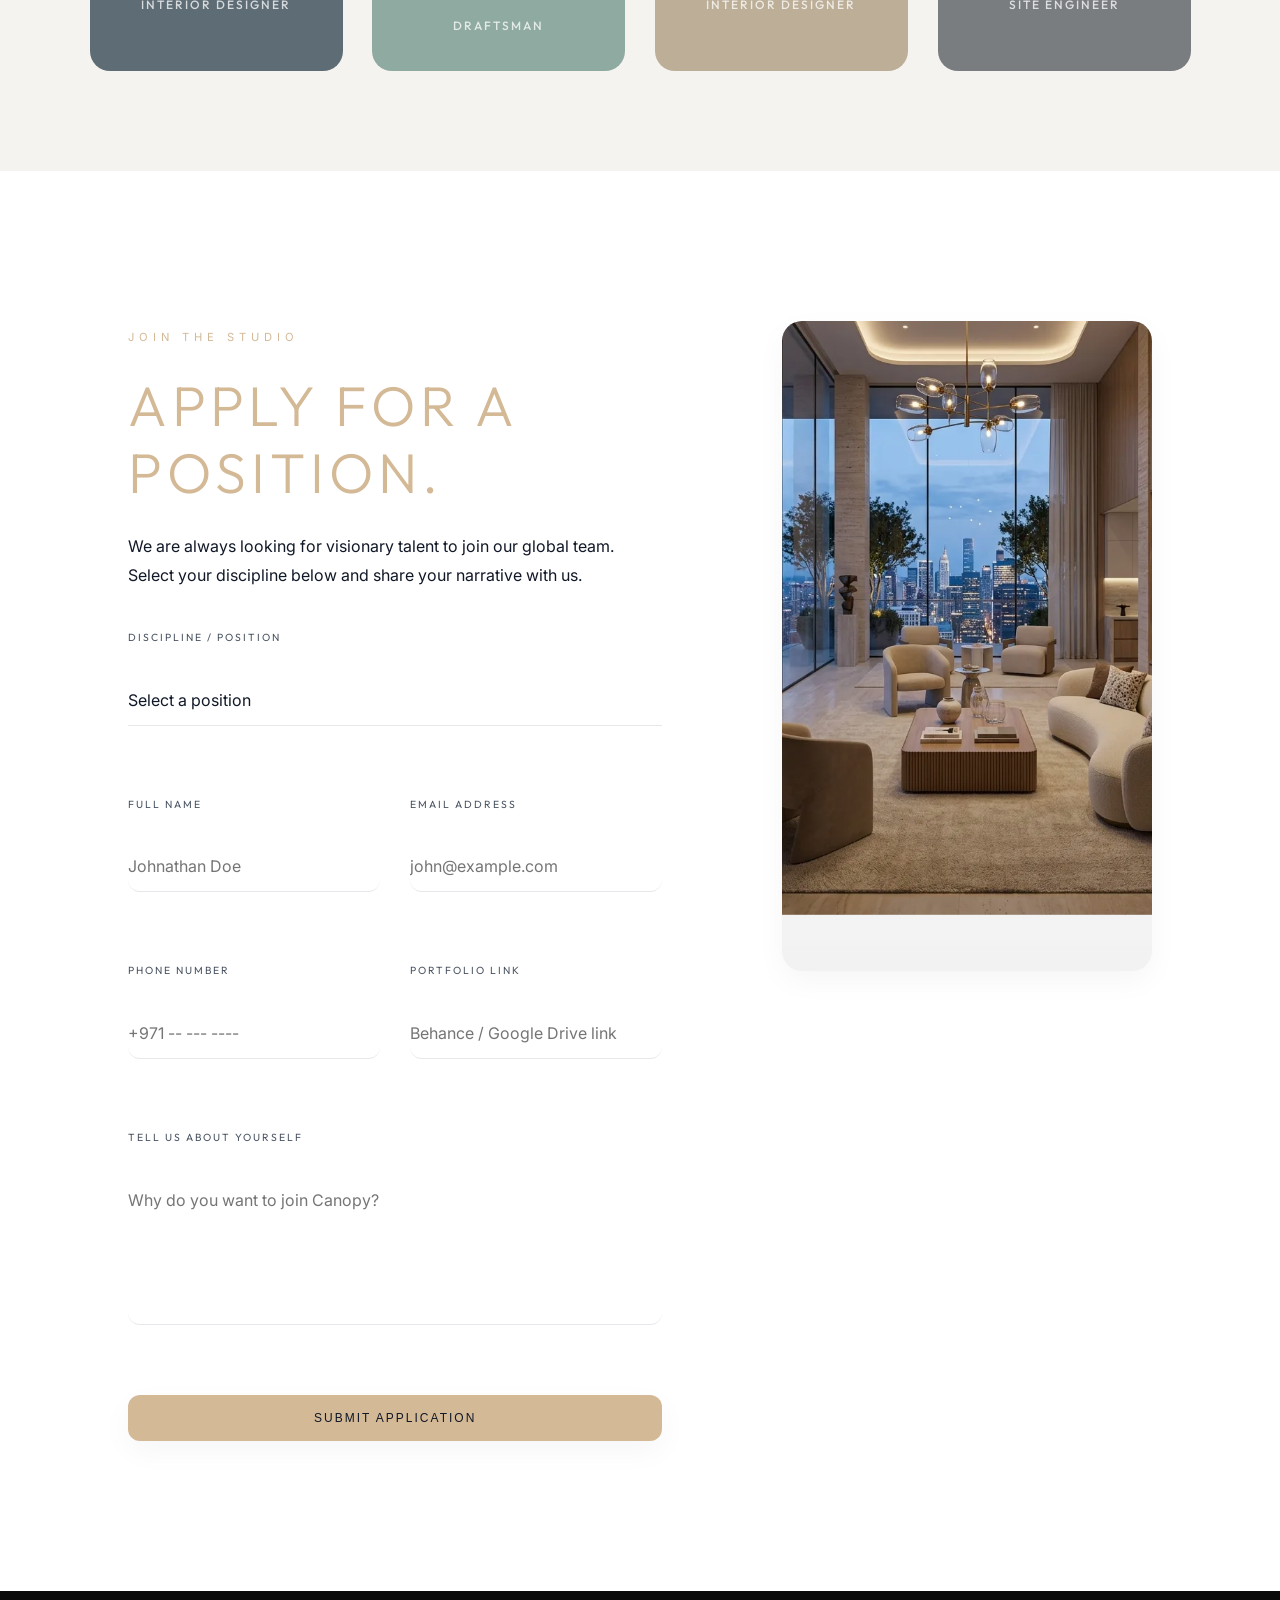
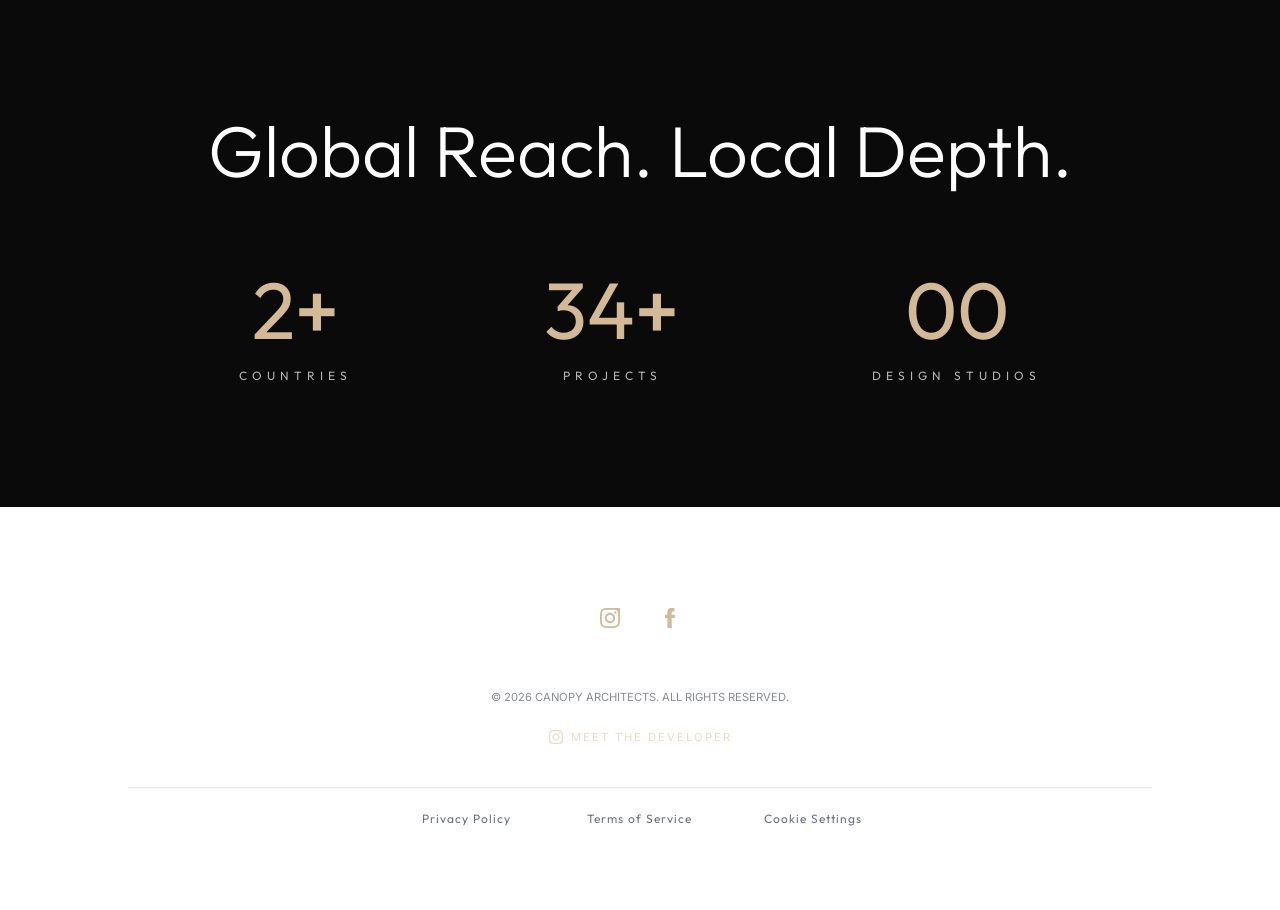
==== commit 9e911e9d: "58" ====
--- a/about.html
+++ b/about.html
@@ -300,7 +300,7 @@
             <svg viewBox="0 0 24 24" width="22" height="22" fill="currentColor"><path d="M17.472 14.382c-.297-.149-1.758-.867-2.03-.967-.273-.099-.471-.148-.67.15-.197.297-.767.966-.94 1.164-.173.199-.347.223-.644.075-.297-.15-1.255-.463-2.39-1.475-.883-.788-1.48-1.761-1.653-2.059-.173-.297-.018-.458.13-.606.134-.133.298-.347.446-.52.149-.174.198-.298.298-.497.099-.198.05-.371-.025-.52-.075-.149-.669-1.612-.916-2.207-.242-.579-.487-.5-.669-.51-.173-.008-.371-.01-.57-.01-.198 0-.52.074-.792.372-.272.297-1.04 1.016-1.04 2.479 0 1.462 1.065 2.875 1.213 3.074.149.198 2.096 3.2 5.077 4.487.709.306 1.262.489 1.694.625.712.227 1.36.195 1.871.118.571-.085 1.758-.719 2.006-1.413.248-.694.248-1.289.173-1.413-.074-.124-.272-.198-.57-.347m-5.421 7.403h-.004a9.87 9.87 0 01-5.031-1.378l-.361-.214-3.741.982.998-3.648-.235-.374a9.86 9.86 0 01-1.51-5.26c.001-5.45 4.436-9.884 9.888-9.884 2.64 0 5.122 1.03 6.988 2.898a9.825 9.825 0 012.893 6.994c-.003 5.45-4.437 9.884-9.885 9.884m8.411-18.297A11.815 11.815 0 0012.05 0C5.495 0 .16 5.335.157 11.892c0 2.096.547 4.142 1.588 5.945L.057 24l6.305-1.654a11.882 11.882 0 005.683 1.448h.005c6.554 0 11.89-5.335 11.893-11.893a11.821 11.821 0 00-3.48-8.413Z"/></svg>
         </a>
         <!-- Direct Call -->
-        <a href="tel:+971563451439" class="float-btn float-call" aria-label="Call Us" data-tooltip="Call +971 563451439">
+        <a href="tel:+918089231332" class="float-btn float-call" aria-label="Call Us" data-tooltip="Call +91 80892 31332">
             <svg viewBox="0 0 24 24" width="20" height="20" fill="none" stroke="currentColor" stroke-width="2"><path d="M22 16.92v3a2 2 0 0 1-2.18 2 19.79 19.79 0 0 1-8.63-3.07 19.5 19.5 0 0 1-6-6 19.79 19.79 0 0 1-3.07-8.67A2 2 0 0 1 4.11 2h3a2 2 0 0 1 2 1.72 12.84 12.84 0 0 0 .7 2.81 2 2 0 0 1-.45 2.11L8.09 9.91a16 16 0 0 0 6 6l1.27-1.27a2 2 0 0 1 2.11-.45 12.84 12.84 0 0 0 2.81.7A2 2 0 0 1 22 16.92z"/></svg>
         </a>
         <!-- Email -->
